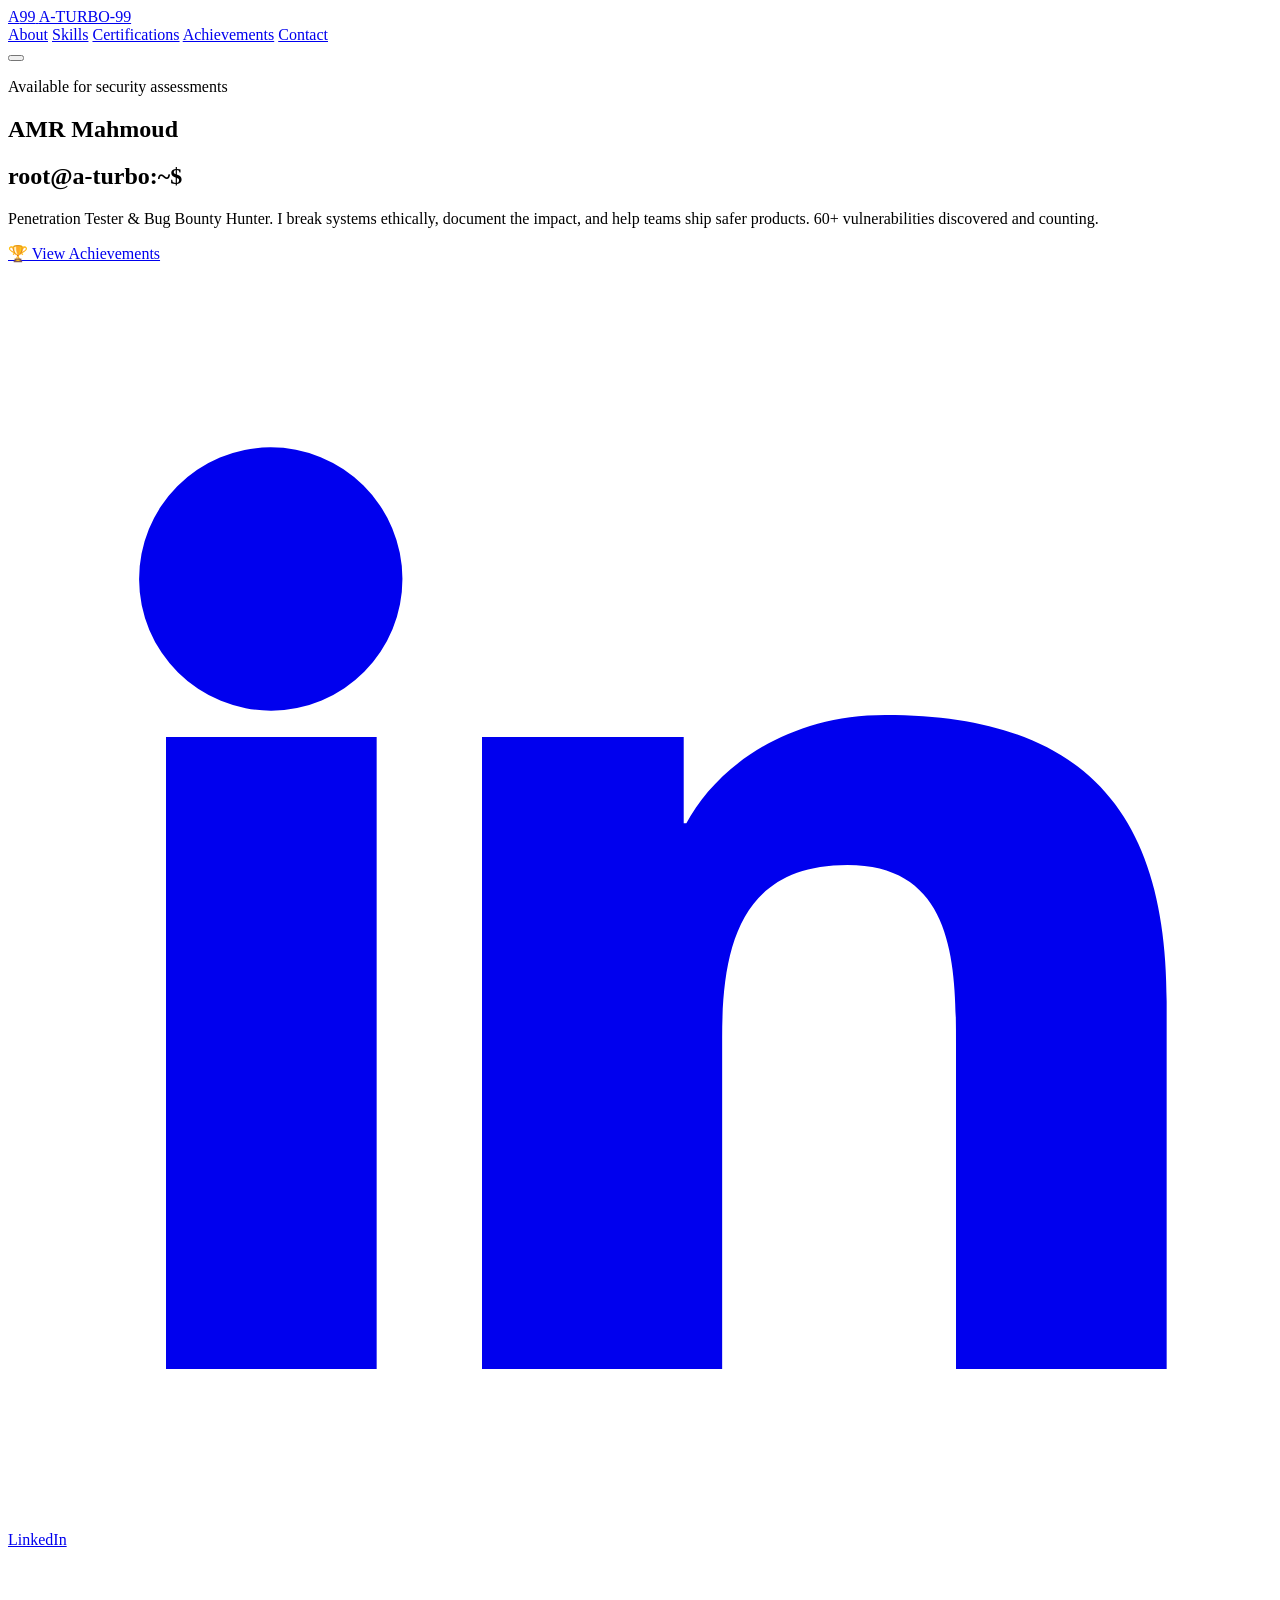
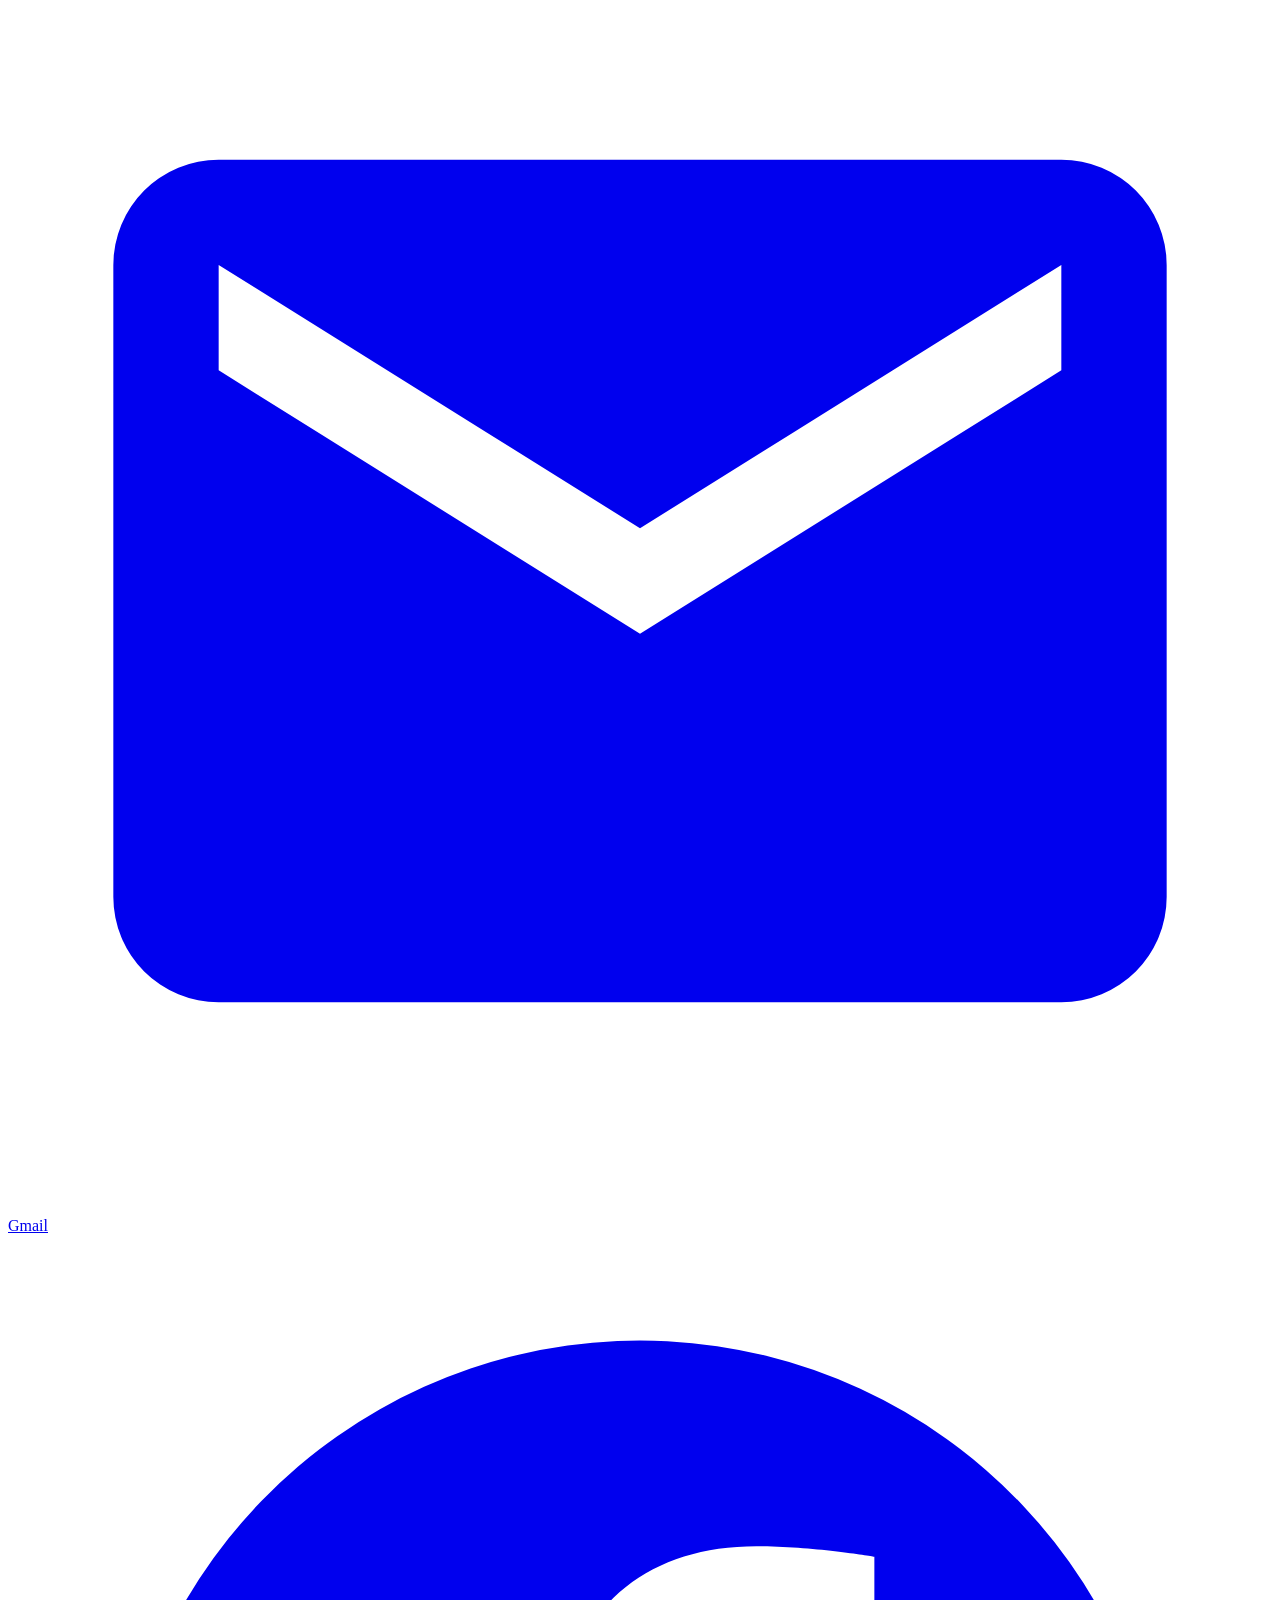
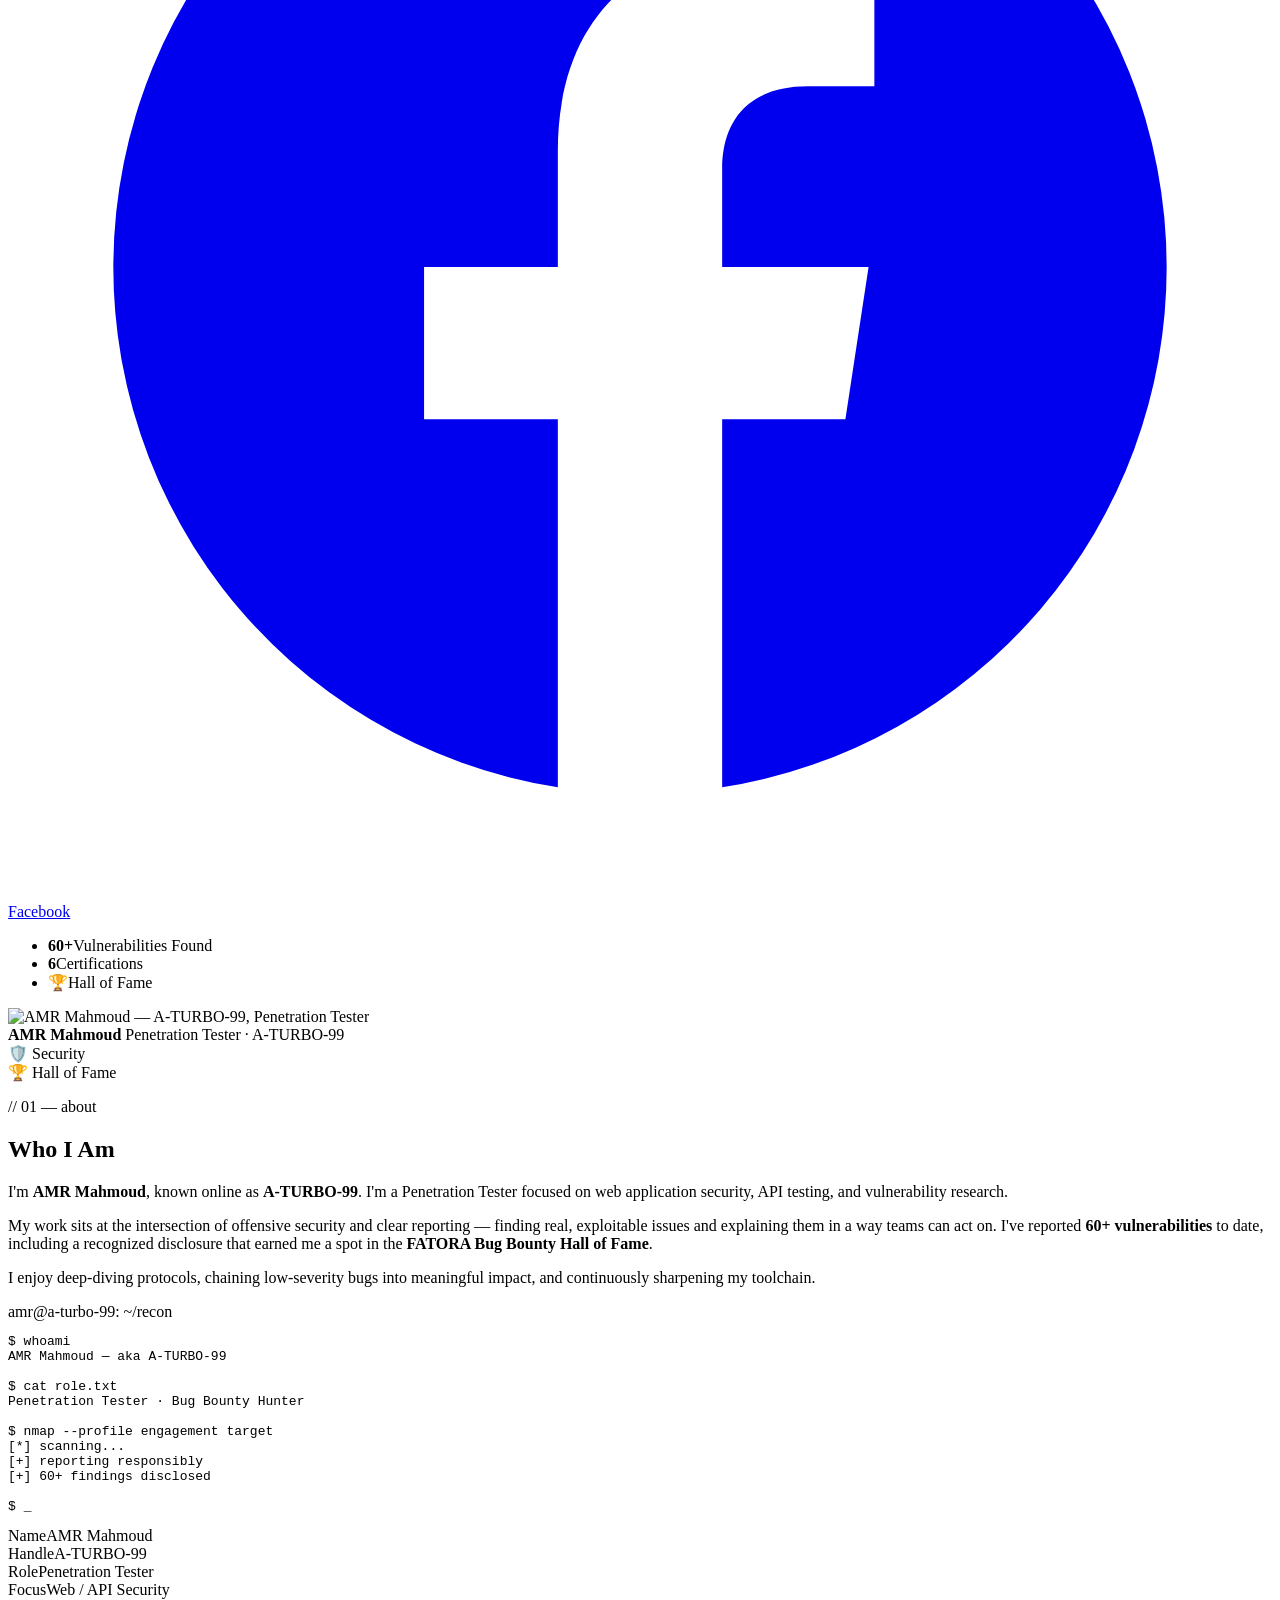
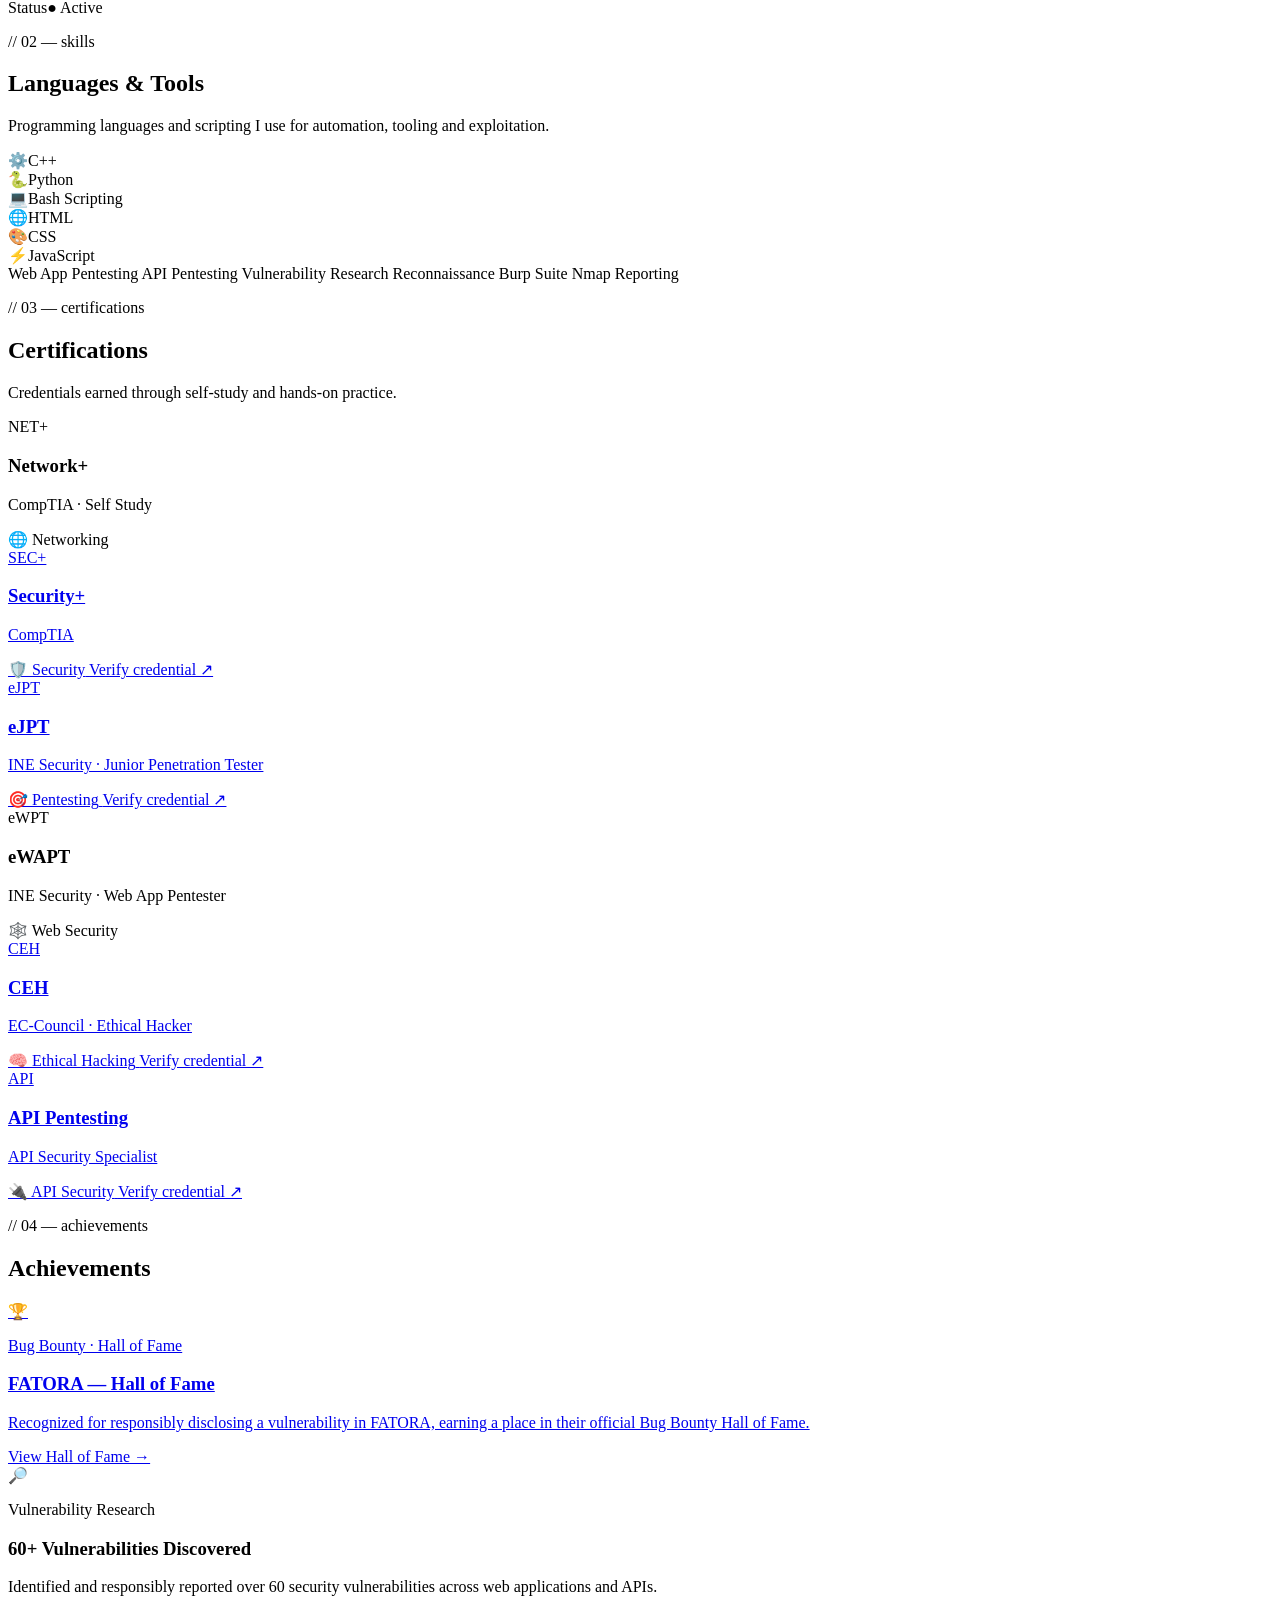
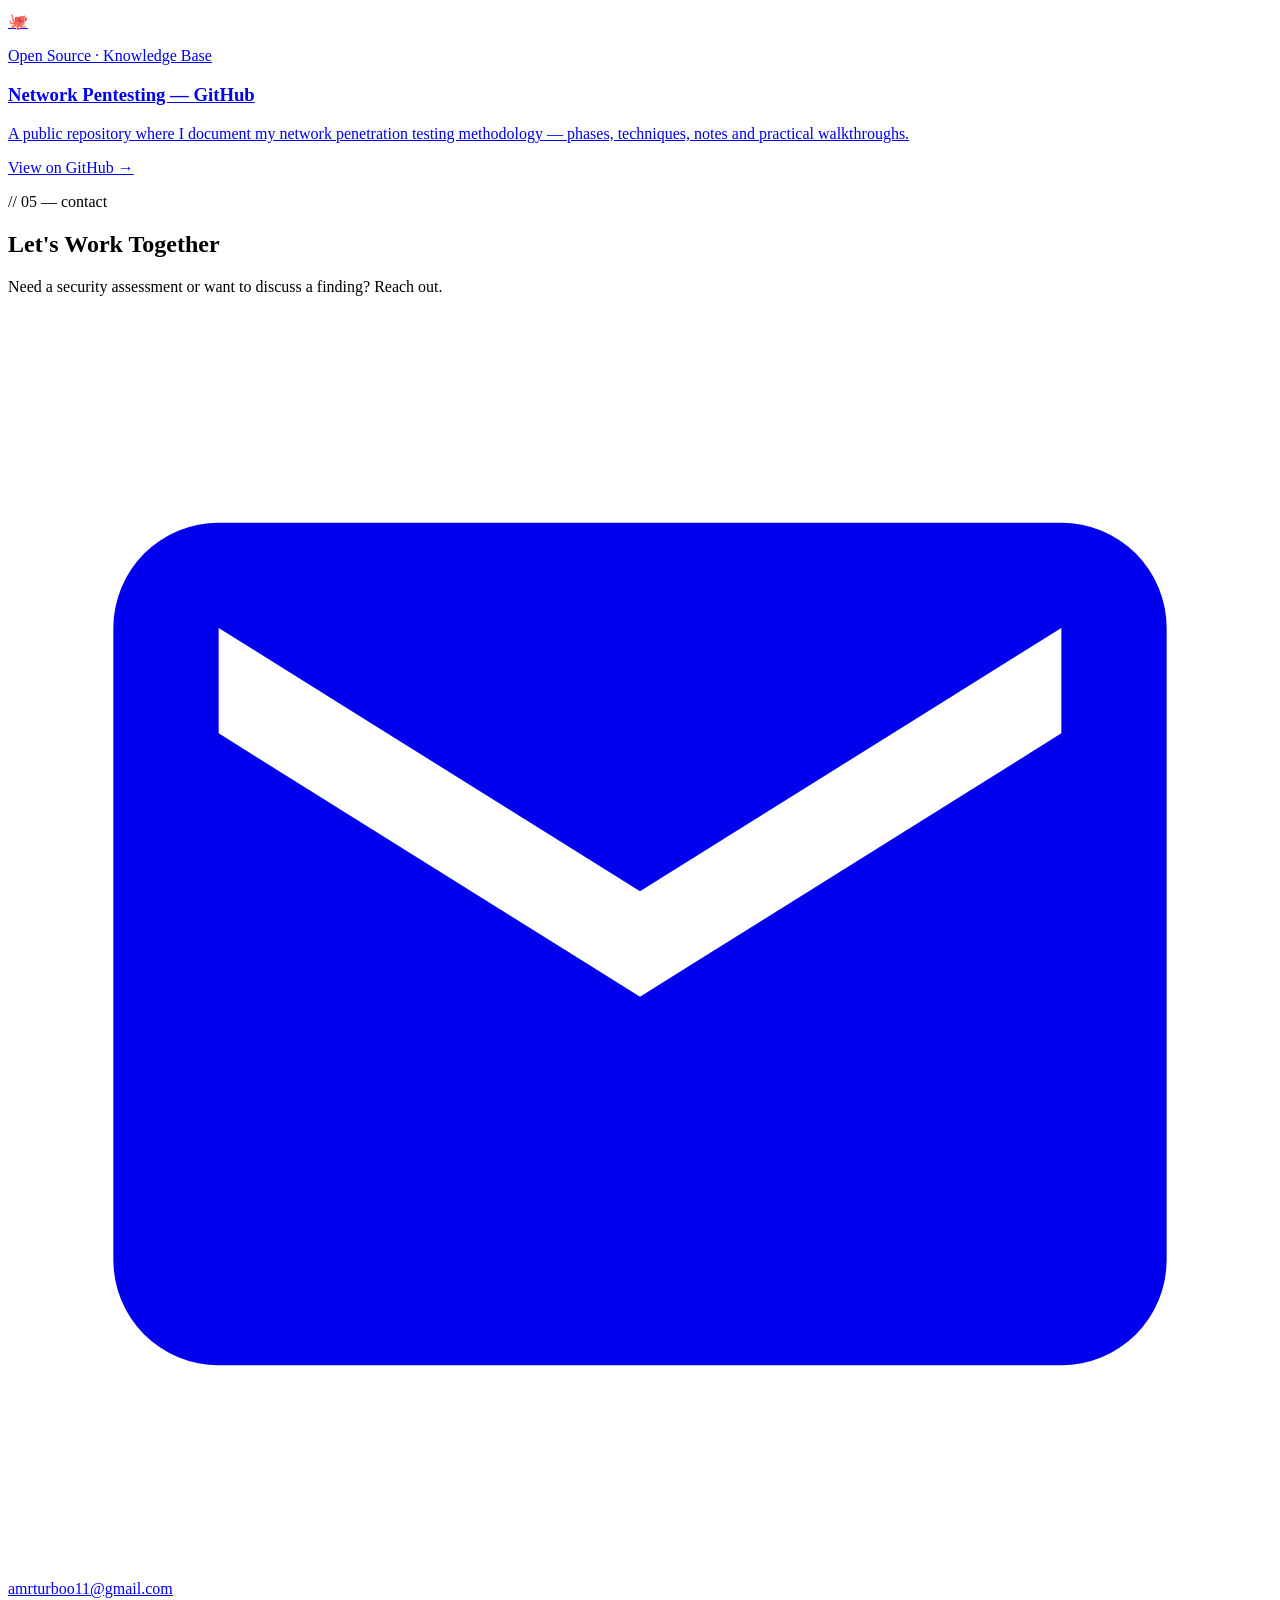
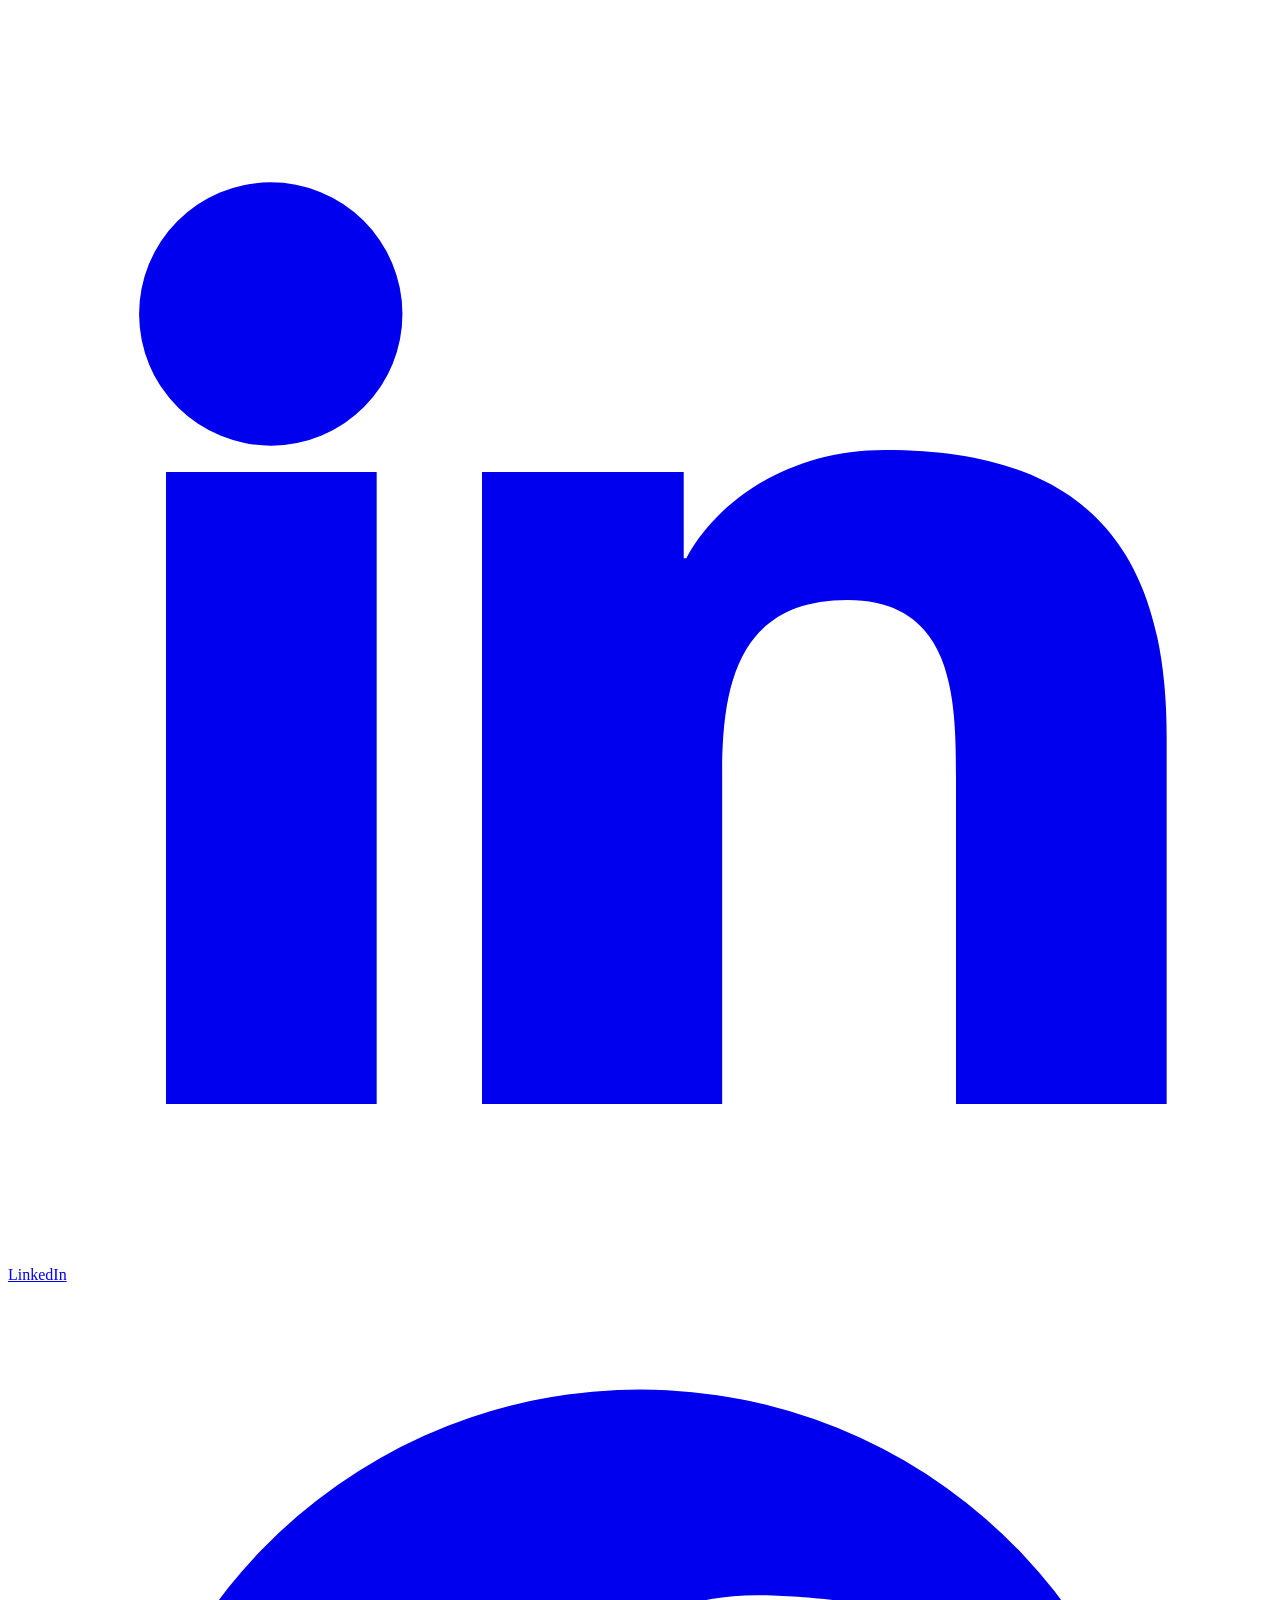
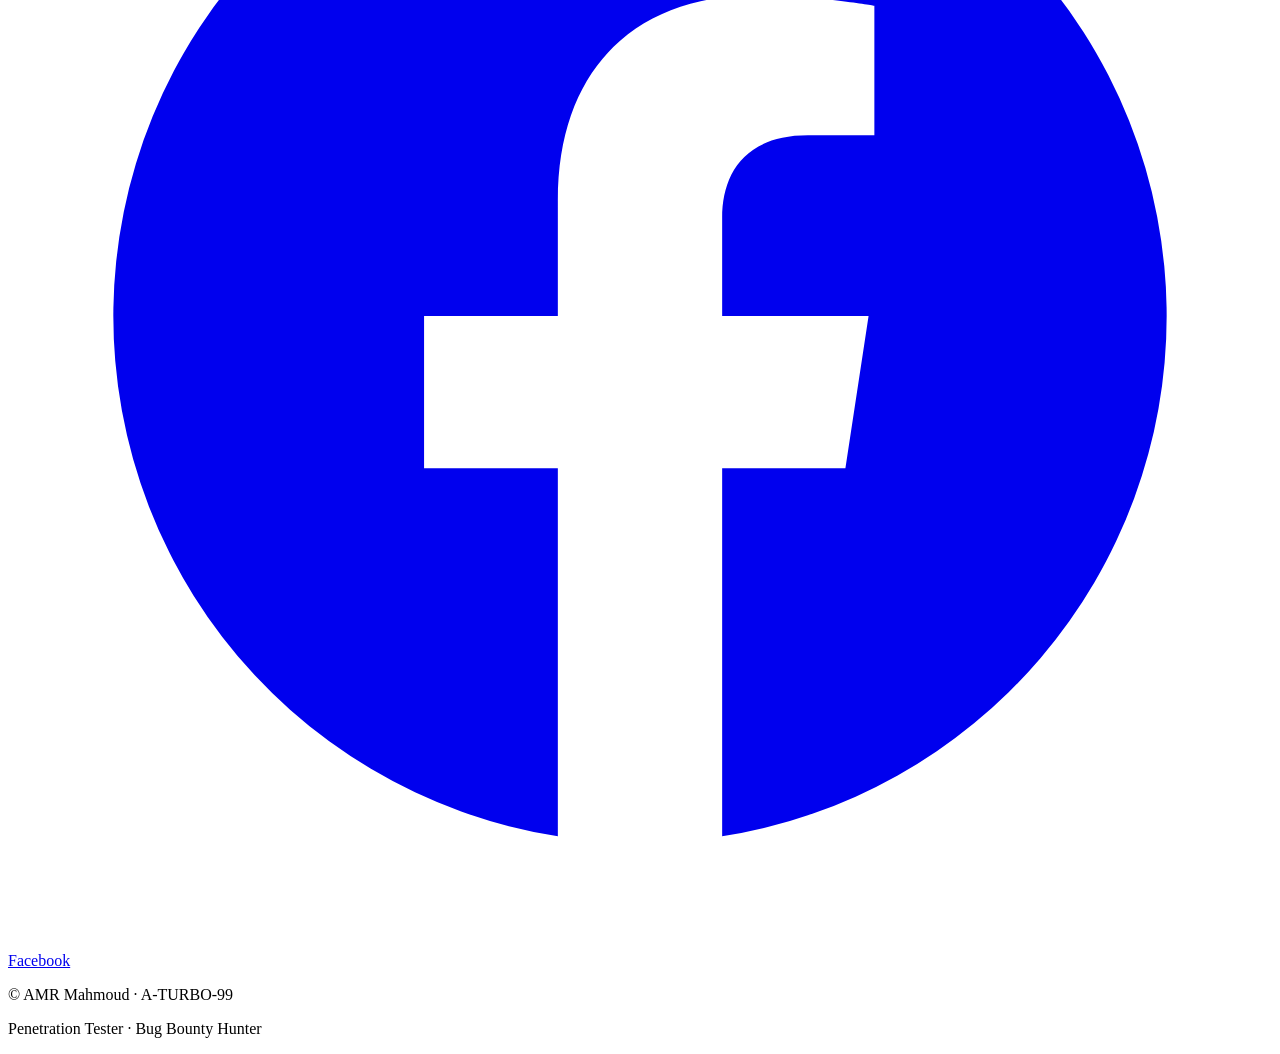
==== index.html @ 4409d4b7 "Create index.html" ====
<!DOCTYPE html>
<html lang="en">
<head>
<meta charset="UTF-8" />
<meta name="viewport" content="width=device-width, initial-scale=1.0" />
<title>AMR Mahmoud | Penetration Tester — A-TURBO-99</title>
<meta name="description" content="AMR Mahmoud (A-TURBO-99) — Penetration Tester & Bug Bounty Hunter. 60+ vulnerabilities discovered, FATORA Hall of Fame." />
<link rel="preconnect" href="https://fonts.googleapis.com" />
<link rel="preconnect" href="https://fonts.gstatic.com" crossorigin />
<link href="https://fonts.googleapis.com/css2?family=Fira+Code:wght@400;500;600&family=Space+Grotesk:wght@400;500;600;700&display=swap" rel="stylesheet" />
<link rel="stylesheet" href="css/style.css" />
</head>
<body>

<!-- ===== Background FX ===== -->
<div class="bg-grid" aria-hidden="true"></div>
<div class="bg-glow bg-glow--one" aria-hidden="true"></div>
<div class="bg-glow bg-glow--two" aria-hidden="true"></div>

<!-- ===== Navbar ===== -->
<header class="nav" id="nav">
  <div class="container nav__inner">
    <a href="#home" class="nav__brand">
      <span class="nav__logo">A<span class="nav__logo-accent">99</span></span>
      <span class="nav__name">A-TURBO-99</span>
    </a>

    <nav class="nav__links" id="navLinks">
      <a href="#about">About</a>
      <a href="#skills">Skills</a>
      <a href="#certs">Certifications</a>
      <a href="#achievements">Achievements</a>
      <a href="#contact">Contact</a>
    </nav>

    <button class="nav__toggle" id="navToggle" aria-label="Toggle menu">
      <span></span><span></span><span></span>
    </button>
  </div>
</header>

<main>

  <!-- ===== Hero ===== -->
  <section class="hero" id="home">
    <div class="container hero__inner">
      <div class="hero__text">
        <p class="hero__eyebrow"><span class="dot"></span> Available for security assessments</p>
        <h1 class="hero__title">
          AMR <span class="grad">Mahmoud</span>
        </h1>
        <h2 class="hero__role">
          <span class="prompt">root@a-turbo:~$</span>
          <span id="typed" class="typed"></span><span class="caret"></span>
        </h2>
        <p class="hero__desc">
          Penetration Tester & Bug Bounty Hunter. I break systems ethically,
          document the impact, and help teams ship safer products. 60+ vulnerabilities
          discovered and counting.
        </p>

        <div class="hero__cta">
          <a href="#achievements" class="btn btn--primary">🏆 View Achievements</a>
          <a href="https://www.linkedin.com/in/amr-mahmoud-92461738a/" target="_blank" rel="noopener" class="btn btn--ghost">
            <svg class="btn__icon" viewBox="0 0 24 24" fill="currentColor" aria-hidden="true"><path d="M4.98 3.5A2.5 2.5 0 1 0 5 8.5a2.5 2.5 0 0 0-.02-5ZM3 9h4v12H3V9Zm6 0h3.83v1.64h.05c.53-1 1.84-2.06 3.78-2.06C20.6 8.58 22 10.6 22 14.02V21h-4v-6.19c0-1.48-.03-3.38-2.06-3.38-2.06 0-2.38 1.6-2.38 3.27V21H9V9Z"/></svg>
            LinkedIn
          </a>
          <a href="mailto:amrturboo11@gmail.com" class="btn btn--ghost">
            <svg class="btn__icon" viewBox="0 0 24 24" fill="currentColor" aria-hidden="true"><path d="M20 4H4a2 2 0 0 0-2 2v12a2 2 0 0 0 2 2h16a2 2 0 0 0 2-2V6a2 2 0 0 0-2-2Zm0 4-8 5-8-5V6l8 5 8-5v2Z"/></svg>
            Gmail
          </a>
          <a href="https://www.facebook.com/amr.mahmoud.474639/" target="_blank" rel="noopener" class="btn btn--ghost">
            <svg class="btn__icon" viewBox="0 0 24 24" fill="currentColor" aria-hidden="true"><path d="M22 12a10 10 0 1 0-11.56 9.88v-6.99H7.9V12h2.54V9.8c0-2.5 1.49-3.89 3.77-3.89 1.09 0 2.24.2 2.24.2v2.46h-1.26c-1.24 0-1.63.77-1.63 1.56V12h2.78l-.44 2.89h-2.34v6.99A10 10 0 0 0 22 12Z"/></svg>
            Facebook
          </a>
        </div>

        <ul class="hero__stats">
          <li><strong>60+</strong><span>Vulnerabilities Found</span></li>
          <li><strong>6</strong><span>Certifications</span></li>
          <li><strong>🏆</strong><span>Hall of Fame</span></li>
        </ul>
      </div>

      <div class="hero__profile">
        <div class="profile">
          <div class="profile__avatar">
            <span class="profile__ring" aria-hidden="true"></span>
            <div class="profile__photo">
              <img src="assets/amr-mahmoud.jpg" alt="AMR Mahmoud — A-TURBO-99, Penetration Tester" loading="eager" />
              <span class="profile__scan" aria-hidden="true"></span>
            </div>
            <span class="profile__status" title="Available"></span>
          </div>

          <div class="profile__id">
            <strong>AMR Mahmoud</strong>
            <span>Penetration Tester · A-TURBO-99</span>
          </div>

          <div class="profile__chip profile__chip--top">🛡️ Security</div>
          <div class="profile__chip profile__chip--bottom">🏆 Hall of Fame</div>
        </div>
      </div>
    </div>
  </section>

  <!-- ===== About ===== -->
  <section class="section" id="about">
    <div class="container">
      <p class="section__tag">// 01 — about</p>
      <h2 class="section__title">Who I Am</h2>

      <div class="about">
        <div class="about__main">
          <div class="about__card">
            <p>
              I'm <strong>AMR Mahmoud</strong>, known online as <strong class="accent">A-TURBO-99</strong>.
              I'm a Penetration Tester focused on web application security, API testing,
              and vulnerability research.
            </p>
            <p>
              My work sits at the intersection of offensive security and clear reporting —
              finding real, exploitable issues and explaining them in a way teams can act on.
              I've reported <strong>60+ vulnerabilities</strong> to date, including a recognized
              disclosure that earned me a spot in the <strong>FATORA Bug Bounty Hall of Fame</strong>.
            </p>
            <p>
              I enjoy deep-diving protocols, chaining low-severity bugs into meaningful impact,
              and continuously sharpening my toolchain.
            </p>
          </div>

          <div class="term about__term">
            <div class="term__bar">
              <span class="term__dot term__dot--red"></span>
              <span class="term__dot term__dot--yellow"></span>
              <span class="term__dot term__dot--green"></span>
              <span class="term__title">amr@a-turbo-99: ~/recon</span>
            </div>
            <pre class="term__body"><code><span class="c-p">$</span> whoami
<span class="c-g">AMR Mahmoud</span> — aka <span class="c-c">A-TURBO-99</span>

<span class="c-p">$</span> cat role.txt
Penetration Tester · Bug Bounty Hunter

<span class="c-p">$</span> nmap --profile engagement target
<span class="c-m">[*]</span> scanning...
<span class="c-m">[+]</span> reporting responsibly
<span class="c-g">[+]</span> 60+ findings disclosed

<span class="c-p">$</span> <span class="blink">_</span></code></pre>
          </div>
        </div>

        <aside class="about__meta">
          <div class="meta-row"><span class="meta-key">Name</span><span class="meta-val">AMR Mahmoud</span></div>
          <div class="meta-row"><span class="meta-key">Handle</span><span class="meta-val accent">A-TURBO-99</span></div>
          <div class="meta-row"><span class="meta-key">Role</span><span class="meta-val">Penetration Tester</span></div>
          <div class="meta-row"><span class="meta-key">Focus</span><span class="meta-val">Web / API Security</span></div>
          <div class="meta-row"><span class="meta-key">Status</span><span class="meta-val ok">● Active</span></div>
        </aside>
      </div>
    </div>
  </section>

  <!-- ===== Skills ===== -->
  <section class="section section--alt" id="skills">
    <div class="container">
      <p class="section__tag">// 02 — skills</p>
      <h2 class="section__title">Languages & Tools</h2>
      <p class="section__lead">Programming languages and scripting I use for automation, tooling and exploitation.</p>

      <div class="skills">
        <div class="skill"><span class="skill__icon">⚙️</span><span class="skill__name">C++</span></div>
        <div class="skill"><span class="skill__icon">🐍</span><span class="skill__name">Python</span></div>
        <div class="skill"><span class="skill__icon">💻</span><span class="skill__name">Bash Scripting</span></div>
        <div class="skill"><span class="skill__icon">🌐</span><span class="skill__name">HTML</span></div>
        <div class="skill"><span class="skill__icon">🎨</span><span class="skill__name">CSS</span></div>
        <div class="skill"><span class="skill__icon">⚡</span><span class="skill__name">JavaScript</span></div>
      </div>

      <div class="tags">
        <span class="tag">Web App Pentesting</span>
        <span class="tag">API Pentesting</span>
        <span class="tag">Vulnerability Research</span>
        <span class="tag">Reconnaissance</span>
        <span class="tag">Burp Suite</span>
        <span class="tag">Nmap</span>
        <span class="tag">Reporting</span>
      </div>
    </div>
  </section>

  <!-- ===== Certifications ===== -->
  <section class="section" id="certs">
    <div class="container">
      <p class="section__tag">// 03 — certifications</p>
      <h2 class="section__title">Certifications</h2>
      <p class="section__lead">Credentials earned through self-study and hands-on practice.</p>

      <div class="certs">

        <article class="cert cert--comptia">
          <div class="cert__badge">
            <span class="cert__ring"></span>
            <span class="cert__abbr">NET+</span>
          </div>
          <div class="cert__body">
            <h3 class="cert__name">Network+</h3>
            <p class="cert__issuer">CompTIA · Self Study</p>
            <span class="cert__chip">🌐 Networking</span>
          </div>
        </article>

        <a class="cert cert--comptia cert--link" href="https://netriders.academy/completion-certificate?cert_hash=21094f2377a34afd" target="_blank" rel="noopener">
          <div class="cert__badge">
            <span class="cert__ring"></span>
            <span class="cert__abbr">SEC+</span>
          </div>
          <div class="cert__body">
            <h3 class="cert__name">Security+</h3>
            <p class="cert__issuer">CompTIA</p>
            <span class="cert__chip">🛡️ Security</span>
            <span class="cert__verify">Verify credential ↗</span>
          </div>
        </a>

        <a class="cert cert--ine cert--link" href="https://netriders.academy/completion-certificate?cert_hash=232f4966ce5c49c9" target="_blank" rel="noopener">
          <div class="cert__badge">
            <span class="cert__ring"></span>
            <span class="cert__abbr">eJPT</span>
          </div>
          <div class="cert__body">
            <h3 class="cert__name">eJPT</h3>
            <p class="cert__issuer">INE Security · Junior Penetration Tester</p>
            <span class="cert__chip">🎯 Pentesting</span>
            <span class="cert__verify">Verify credential ↗</span>
          </div>
        </a>

        <article class="cert cert--ine">
          <div class="cert__badge">
            <span class="cert__ring"></span>
            <span class="cert__abbr">eWPT</span>
          </div>
          <div class="cert__body">
            <h3 class="cert__name">eWAPT</h3>
            <p class="cert__issuer">INE Security · Web App Pentester</p>
            <span class="cert__chip">🕸️ Web Security</span>
          </div>
        </article>

        <a class="cert cert--ec cert--link" href="https://maharatech.gov.eg/badges/badge.php?hash=9f0f06c0cc59733f0928ee1c729ebdb993a45ac8" target="_blank" rel="noopener">
          <div class="cert__badge">
            <span class="cert__ring"></span>
            <span class="cert__abbr">CEH</span>
          </div>
          <div class="cert__body">
            <h3 class="cert__name">CEH</h3>
            <p class="cert__issuer">EC-Council · Ethical Hacker</p>
            <span class="cert__chip">🧠 Ethical Hacking</span>
            <span class="cert__verify">Verify credential ↗</span>
          </div>
        </a>

        <a class="cert cert--api cert--link" href="https://www.credly.com/badges/f1c029b2-734c-468c-82ff-5e06b8e18b50/public_url" target="_blank" rel="noopener">
          <div class="cert__badge">
            <span class="cert__ring"></span>
            <span class="cert__abbr">API</span>
          </div>
          <div class="cert__body">
            <h3 class="cert__name">API Pentesting</h3>
            <p class="cert__issuer">API Security Specialist</p>
            <span class="cert__chip">🔌 API Security</span>
            <span class="cert__verify">Verify credential ↗</span>
          </div>
        </a>

      </div>
    </div>
  </section>

  <!-- ===== Achievements ===== -->
  <section class="section section--alt" id="achievements">
    <div class="container">
      <p class="section__tag">// 04 — achievements</p>
      <h2 class="section__title">Achievements</h2>

      <div class="awards">
        <a href="https://fatora.io/en/bug-bounty-hall-of-fame/" target="_blank" rel="noopener" class="award award--feature">
          <div class="award__icon">🏆</div>
          <div class="award__content">
            <p class="award__kicker">Bug Bounty · Hall of Fame</p>
            <h3 class="award__title">FATORA — Hall of Fame</h3>
            <p class="award__desc">
              Recognized for responsibly disclosing a vulnerability in FATORA,
              earning a place in their official Bug Bounty Hall of Fame.
            </p>
            <span class="award__link">View Hall of Fame →</span>
          </div>
        </a>

        <div class="award">
          <div class="award__icon">🔎</div>
          <div class="award__content">
            <p class="award__kicker">Vulnerability Research</p>
            <h3 class="award__title">60+ Vulnerabilities Discovered</h3>
            <p class="award__desc">
              Identified and responsibly reported over 60 security vulnerabilities
              across web applications and APIs.
            </p>
          </div>
        </div>

        <a href="https://github.com/A-TURBO-99/Network-Pentesting" target="_blank" rel="noopener" class="award award--gh">
          <div class="award__icon">🐙</div>
          <div class="award__content">
            <p class="award__kicker">Open Source · Knowledge Base</p>
            <h3 class="award__title">Network Pentesting — GitHub</h3>
            <p class="award__desc">
              A public repository where I document my network penetration testing
              methodology — phases, techniques, notes and practical walkthroughs.
            </p>
            <span class="award__link">View on GitHub →</span>
          </div>
        </a>
      </div>
    </div>
  </section>

  <!-- ===== Contact ===== -->
  <section class="section" id="contact">
    <div class="container contact">
      <p class="section__tag">// 05 — contact</p>
      <h2 class="section__title">Let's Work Together</h2>
      <p class="section__lead">
        Need a security assessment or want to discuss a finding? Reach out.
      </p>
      <div class="contact__actions">
        <a href="mailto:amrturboo11@gmail.com" class="btn btn--primary">
          <svg class="btn__icon" viewBox="0 0 24 24" fill="currentColor" aria-hidden="true"><path d="M20 4H4a2 2 0 0 0-2 2v12a2 2 0 0 0 2 2h16a2 2 0 0 0 2-2V6a2 2 0 0 0-2-2Zm0 4-8 5-8-5V6l8 5 8-5v2Z"/></svg>
          amrturboo11@gmail.com
        </a>
        <a href="https://www.linkedin.com/in/amr-mahmoud-92461738a/" target="_blank" rel="noopener" class="btn btn--ghost">
          <svg class="btn__icon" viewBox="0 0 24 24" fill="currentColor" aria-hidden="true"><path d="M4.98 3.5A2.5 2.5 0 1 0 5 8.5a2.5 2.5 0 0 0-.02-5ZM3 9h4v12H3V9Zm6 0h3.83v1.64h.05c.53-1 1.84-2.06 3.78-2.06C20.6 8.58 22 10.6 22 14.02V21h-4v-6.19c0-1.48-.03-3.38-2.06-3.38-2.06 0-2.38 1.6-2.38 3.27V21H9V9Z"/></svg>
          LinkedIn
        </a>
        <a href="https://www.facebook.com/amr.mahmoud.474639/" target="_blank" rel="noopener" class="btn btn--ghost">
          <svg class="btn__icon" viewBox="0 0 24 24" fill="currentColor" aria-hidden="true"><path d="M22 12a10 10 0 1 0-11.56 9.88v-6.99H7.9V12h2.54V9.8c0-2.5 1.49-3.89 3.77-3.89 1.09 0 2.24.2 2.24.2v2.46h-1.26c-1.24 0-1.63.77-1.63 1.56V12h2.78l-.44 2.89h-2.34v6.99A10 10 0 0 0 22 12Z"/></svg>
          Facebook
        </a>
      </div>
    </div>
  </section>

</main>

<footer class="footer">
  <div class="container footer__inner">
    <p>© <span id="year"></span> AMR Mahmoud · <span class="accent">A-TURBO-99</span></p>
    <p class="footer__note">Penetration Tester · Bug Bounty Hunter</p>
  </div>
</footer>

<script src="js/main.js"></script>
</body>
</html>
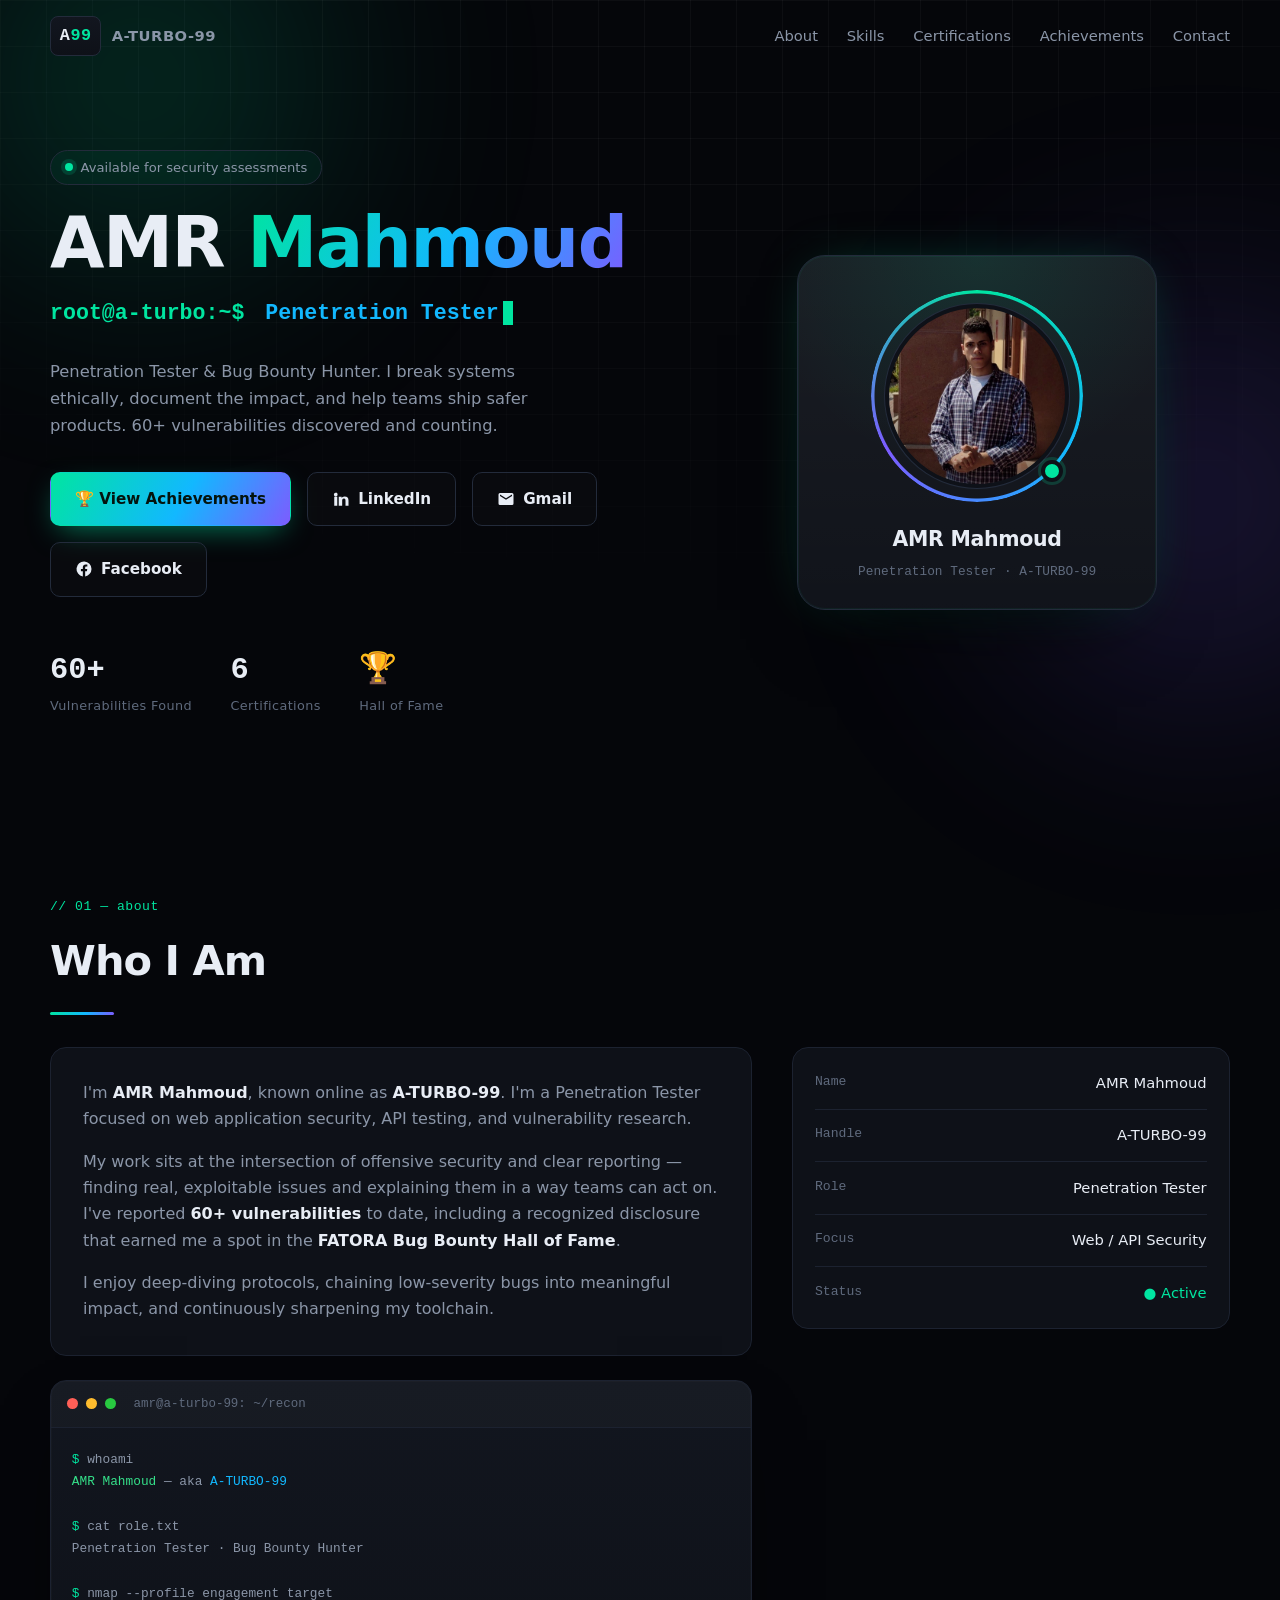
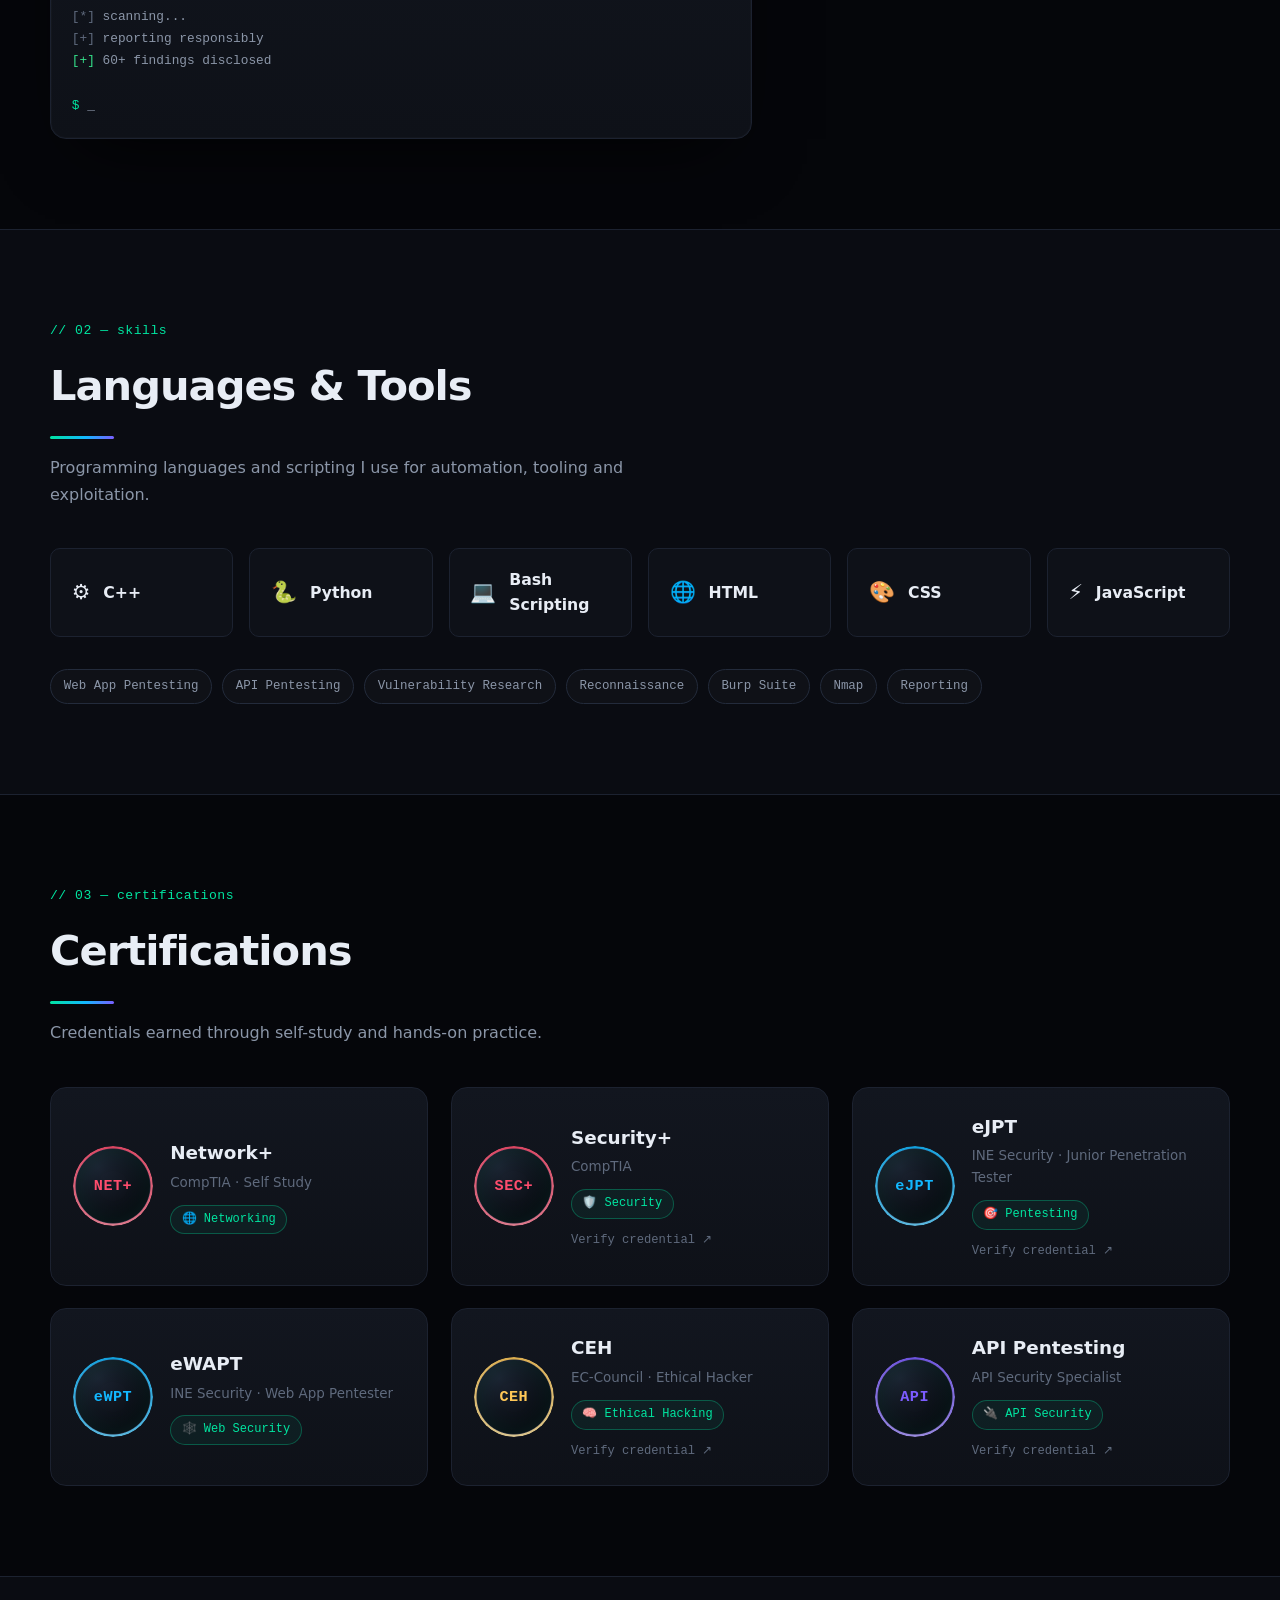
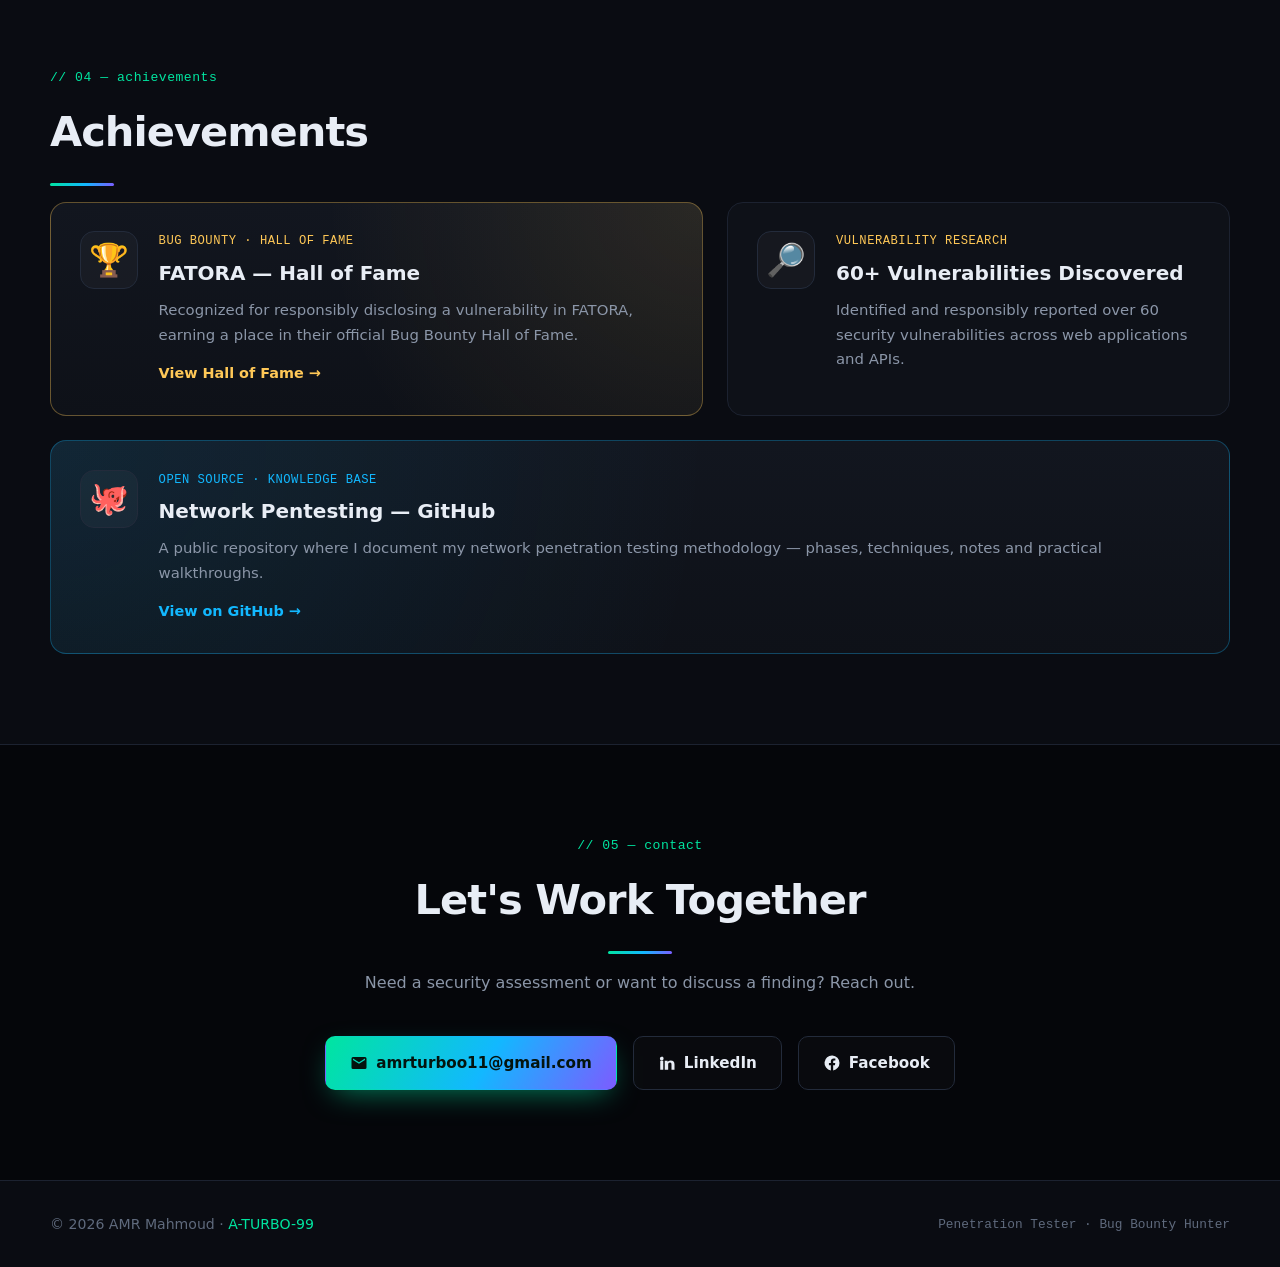
==== commit b21c435f: "Update index.html" ====
--- a/index.html
+++ b/index.html
@@ -98,8 +98,7 @@
             <span>Penetration Tester · A-TURBO-99</span>
           </div>
 
-          <div class="profile__chip profile__chip--top">🛡️ Security</div>
-          <div class="profile__chip profile__chip--bottom">🏆 Hall of Fame</div>
+          
         </div>
       </div>
     </div>
--- a/css/style.css
+++ b/css/style.css
@@ -0,0 +1,953 @@
+/* =========================================================
+   AMR Mahmoud · A-TURBO-99 — Penetration Tester Portfolio
+   Theme: Black / Professional Security
+   ========================================================= */
+
+:root {
+  --bg:            #05060a;
+  --bg-alt:        #0a0c12;
+  --panel:         #0e1118;
+  --panel-2:       #12161f;
+  --line:          #1c2230;
+  --line-soft:     #232b3b;
+
+  --text:          #e8edf5;
+  --muted:         #8b96a8;
+  --muted-2:       #5f6a7d;
+
+  --accent:        #00e5a0;
+  --accent-2:      #12b8ff;
+  --accent-3:      #7c5cff;
+  --danger:        #ff4d6d;
+  --warn:          #ffc857;
+
+  --grad:          linear-gradient(120deg, var(--accent) 0%, var(--accent-2) 55%, var(--accent-3) 100%);
+
+  --radius:        16px;
+  --radius-sm:     10px;
+  --maxw:          1180px;
+
+  --mono:          "Fira Code", ui-monospace, SFMono-Regular, Menlo, monospace;
+  --sans:          "Space Grotesk", system-ui, -apple-system, Segoe UI, sans-serif;
+}
+
+* { box-sizing: border-box; margin: 0; padding: 0; }
+
+html { scroll-behavior: smooth; scroll-padding-top: 90px; }
+
+body {
+  background: var(--bg);
+  color: var(--text);
+  font-family: var(--sans);
+  line-height: 1.65;
+  overflow-x: hidden;
+  -webkit-font-smoothing: antialiased;
+}
+
+a { color: inherit; text-decoration: none; }
+img { max-width: 100%; display: block; }
+
+.container {
+  width: min(100% - 2.5rem, var(--maxw));
+  margin-inline: auto;
+}
+
+.accent { color: var(--accent); }
+.grad {
+  background: var(--grad);
+  -webkit-background-clip: text;
+  background-clip: text;
+  color: transparent;
+}
+
+/* ===== Background FX ===== */
+.bg-grid {
+  position: fixed;
+  inset: 0;
+  z-index: -3;
+  background-image:
+    linear-gradient(to right, rgba(255,255,255,.035) 1px, transparent 1px),
+    linear-gradient(to bottom, rgba(255,255,255,.035) 1px, transparent 1px);
+  background-size: 46px 46px;
+  mask-image: radial-gradient(ellipse 90% 70% at 50% 0%, #000 35%, transparent 100%);
+}
+
+.bg-glow {
+  position: fixed;
+  z-index: -2;
+  border-radius: 50%;
+  filter: blur(120px);
+  opacity: .28;
+  pointer-events: none;
+}
+.bg-glow--one {
+  width: 520px; height: 520px;
+  top: -180px; left: -120px;
+  background: radial-gradient(circle, var(--accent) 0%, transparent 70%);
+}
+.bg-glow--two {
+  width: 560px; height: 560px;
+  top: 220px; right: -200px;
+  background: radial-gradient(circle, var(--accent-3) 0%, transparent 70%);
+}
+
+/* ===== Navbar ===== */
+.nav {
+  position: fixed;
+  top: 0; left: 0; right: 0;
+  z-index: 100;
+  transition: background .3s, border-color .3s, backdrop-filter .3s;
+  border-bottom: 1px solid transparent;
+}
+.nav.is-scrolled {
+  background: rgba(5,6,10,.78);
+  backdrop-filter: blur(14px);
+  border-bottom-color: var(--line);
+}
+.nav__inner {
+  display: flex;
+  align-items: center;
+  justify-content: space-between;
+  height: 72px;
+}
+.nav__brand { display: flex; align-items: center; gap: .65rem; }
+.nav__logo {
+  font-family: var(--mono);
+  font-weight: 700;
+  font-size: 1.05rem;
+  letter-spacing: .5px;
+  padding: .35rem .55rem;
+  border: 1px solid var(--line-soft);
+  border-radius: 8px;
+  background: linear-gradient(180deg, var(--panel-2), var(--panel));
+  color: var(--text);
+}
+.nav__logo-accent { color: var(--accent); }
+.nav__name { font-weight: 600; letter-spacing: .5px; color: var(--muted); font-size: .92rem; }
+
+.nav__links { display: flex; gap: 1.8rem; }
+.nav__links a {
+  font-size: .92rem;
+  color: var(--muted);
+  position: relative;
+  transition: color .2s;
+}
+.nav__links a::after {
+  content: "";
+  position: absolute;
+  left: 0; bottom: -6px;
+  width: 0; height: 2px;
+  background: var(--grad);
+  transition: width .25s ease;
+}
+.nav__links a:hover { color: var(--text); }
+.nav__links a:hover::after { width: 100%; }
+
+.nav__toggle {
+  display: none;
+  flex-direction: column;
+  gap: 5px;
+  background: none;
+  border: 0;
+  cursor: pointer;
+  padding: .4rem;
+}
+.nav__toggle span {
+  width: 24px; height: 2px;
+  background: var(--text);
+  border-radius: 2px;
+  transition: .25s;
+}
+
+/* ===== Hero ===== */
+.hero { padding: 150px 0 90px; position: relative; }
+.hero__inner {
+  display: grid;
+  grid-template-columns: 1.1fr .9fr;
+  gap: 3.5rem;
+  align-items: center;
+}
+.hero__eyebrow {
+  display: inline-flex;
+  align-items: center;
+  gap: .5rem;
+  font-size: .82rem;
+  color: var(--muted);
+  border: 1px solid var(--line-soft);
+  border-radius: 999px;
+  padding: .35rem .85rem;
+  background: rgba(0,229,160,.05);
+  margin-bottom: 1.4rem;
+}
+.dot {
+  width: 8px; height: 8px;
+  border-radius: 50%;
+  background: var(--accent);
+  box-shadow: 0 0 0 4px rgba(0,229,160,.15);
+  animation: pulse 2s infinite;
+}
+@keyframes pulse {
+  0%,100% { box-shadow: 0 0 0 3px rgba(0,229,160,.18); }
+  50%     { box-shadow: 0 0 0 8px rgba(0,229,160,0); }
+}
+
+.hero__title {
+  font-size: clamp(2.6rem, 6vw, 4.4rem);
+  line-height: 1.04;
+  font-weight: 700;
+  letter-spacing: -1.5px;
+}
+.hero__role {
+  font-family: var(--mono);
+  font-size: clamp(1rem, 2vw, 1.35rem);
+  margin-top: 1rem;
+  color: var(--text);
+  min-height: 1.8em;
+}
+.prompt { color: var(--accent); margin-right: .5rem; }
+.typed { color: var(--accent-2); }
+.caret {
+  display: inline-block;
+  width: 10px;
+  height: 1.15em;
+  background: var(--accent);
+  margin-left: 4px;
+  vertical-align: text-bottom;
+  animation: blink 1s steps(1) infinite;
+}
+.blink { animation: blink 1s steps(1) infinite; }
+@keyframes blink { 50% { opacity: 0; } }
+
+.hero__desc {
+  color: var(--muted);
+  margin-top: 1.5rem;
+  max-width: 52ch;
+  font-size: 1.02rem;
+}
+
+.hero__cta { display: flex; gap: 1rem; margin-top: 2rem; flex-wrap: wrap; }
+
+.btn {
+  display: inline-flex;
+  align-items: center;
+  gap: .5rem;
+  padding: .85rem 1.5rem;
+  border-radius: var(--radius-sm);
+  font-weight: 600;
+  font-size: .95rem;
+  border: 1px solid transparent;
+  cursor: pointer;
+  transition: transform .18s, box-shadow .25s, background .25s, border-color .25s;
+}
+.btn--primary {
+  background: var(--grad);
+  color: #04140e;
+  box-shadow: 0 10px 30px -10px rgba(0,229,160,.6);
+}
+.btn--primary:hover { transform: translateY(-3px); box-shadow: 0 16px 40px -12px rgba(0,229,160,.75); }
+.btn--ghost {
+  background: rgba(255,255,255,.02);
+  border-color: var(--line-soft);
+  color: var(--text);
+}
+.btn--ghost:hover { border-color: var(--accent); color: var(--accent); transform: translateY(-3px); }
+.btn__icon { width: 18px; height: 18px; flex: 0 0 auto; }
+
+.hero__stats {
+  list-style: none;
+  display: flex;
+  gap: 2.4rem;
+  margin-top: 3rem;
+  flex-wrap: wrap;
+}
+.hero__stats li { display: flex; flex-direction: column; }
+.hero__stats strong {
+  font-size: 1.9rem;
+  font-family: var(--mono);
+  color: var(--text);
+}
+.hero__stats span { font-size: .8rem; color: var(--muted-2); letter-spacing: .4px; }
+
+/* Terminal */
+.term {
+  background: linear-gradient(180deg, var(--panel-2), var(--panel));
+  border: 1px solid var(--line);
+  border-radius: var(--radius);
+  overflow: hidden;
+  box-shadow: 0 30px 70px -30px rgba(0,0,0,.9), 0 0 0 1px rgba(255,255,255,.02) inset;
+}
+.term__bar {
+  display: flex;
+  align-items: center;
+  gap: .5rem;
+  padding: .8rem 1rem;
+  background: rgba(255,255,255,.02);
+  border-bottom: 1px solid var(--line);
+}
+.term__dot { width: 11px; height: 11px; border-radius: 50%; }
+.term__dot--red { background: #ff5f57; }
+.term__dot--yellow { background: #febc2e; }
+.term__dot--green { background: #28c840; }
+.term__title { margin-left: .6rem; font-family: var(--mono); font-size: .78rem; color: var(--muted-2); }
+.term__body {
+  font-family: var(--mono);
+  font-size: .84rem;
+  line-height: 1.75;
+  padding: 1.3rem;
+  color: var(--muted);
+  overflow-x: auto;
+  white-space: pre-wrap;
+  word-break: break-word;
+}
+.c-p { color: var(--accent); }
+.c-g { color: #35e08a; }
+.c-c { color: var(--accent-2); }
+.c-m { color: var(--muted-2); }
+
+/* ===== Profile photo card ===== */
+.hero__profile { display: flex; justify-content: center; }
+
+.profile {
+  position: relative;
+  width: min(100%, 360px);
+  padding: 34px 26px 26px;
+  border-radius: 28px;
+  text-align: center;
+  background:
+    radial-gradient(circle at 50% 0%, rgba(0,229,160,.10), transparent 55%),
+    linear-gradient(180deg, rgba(255,255,255,.05), rgba(255,255,255,.01)),
+    var(--panel);
+  border: 1px solid var(--line-soft);
+  box-shadow:
+    0 40px 80px -40px rgba(0,0,0,.95),
+    0 0 0 1px rgba(0,229,160,.06) inset,
+    0 0 60px -22px rgba(0,229,160,.35);
+  transition: transform .35s ease, box-shadow .35s ease;
+}
+.profile:hover {
+  transform: translateY(-6px);
+  box-shadow:
+    0 50px 90px -40px rgba(0,0,0,.95),
+    0 0 80px -20px rgba(0,229,160,.5);
+}
+
+.profile__avatar {
+  position: relative;
+  width: 212px;
+  height: 212px;
+  margin: 0 auto;
+  display: grid;
+  place-items: center;
+}
+
+.profile__ring {
+  position: absolute;
+  inset: 0;
+  border-radius: 50%;
+  background: conic-gradient(from 0deg, var(--accent), var(--accent-2), var(--accent-3), var(--accent));
+  -webkit-mask: radial-gradient(farthest-side, transparent calc(100% - 4px), #000 calc(100% - 3px));
+  mask: radial-gradient(farthest-side, transparent calc(100% - 4px), #000 calc(100% - 3px));
+  animation: spin 9s linear infinite;
+}
+@keyframes spin { to { transform: rotate(360deg); } }
+
+.profile__photo {
+  position: relative;
+  width: 184px;
+  height: 184px;
+  border-radius: 50%;
+  overflow: hidden;
+  border: 4px solid var(--panel);
+  box-shadow: 0 0 0 1px var(--line-soft), inset 0 0 30px rgba(0,0,0,.5);
+  background: #090c12;
+}
+.profile__photo img {
+  width: 100%;
+  height: 100%;
+  object-fit: cover;
+  object-position: 50% 16%;
+  filter: grayscale(.15) contrast(1.06) brightness(.97) saturate(1.05);
+  transform: scale(1.04);
+  transition: transform .6s ease, filter .6s ease;
+}
+.profile:hover .profile__photo img {
+  transform: scale(1.1);
+  filter: grayscale(0) contrast(1.08) brightness(1) saturate(1.08);
+}
+.profile__photo::after {
+  content: "";
+  position: absolute;
+  inset: 0;
+  border-radius: 50%;
+  background: radial-gradient(circle at 50% 30%, transparent 55%, rgba(5,6,10,.55) 100%);
+  pointer-events: none;
+}
+.profile__scan {
+  position: absolute;
+  left: 0; right: 0; top: -40%;
+  height: 40%;
+  background: linear-gradient(180deg, transparent, rgba(0,229,160,.16), transparent);
+  animation: scan 4.5s linear infinite;
+  pointer-events: none;
+}
+@keyframes scan {
+  0%   { top: -40%; }
+  100% { top: 100%; }
+}
+
+.profile__status {
+  position: absolute;
+  right: 20px; bottom: 20px;
+  width: 22px; height: 22px;
+  border-radius: 50%;
+  background: var(--accent);
+  border: 4px solid var(--panel);
+  box-shadow: 0 0 0 3px rgba(0,229,160,.18);
+  animation: pulse 2s infinite;
+}
+
+.profile__id { margin-top: 1.3rem; }
+.profile__id strong { display: block; font-size: 1.28rem; letter-spacing: -.3px; }
+.profile__id span { font-size: .8rem; color: var(--muted-2); font-family: var(--mono); }
+
+.profile__chip {
+  position: absolute;
+  display: inline-flex;
+  align-items: center;
+  gap: .35rem;
+  padding: .5rem .85rem;
+  border-radius: 999px;
+  font-size: .78rem;
+  font-weight: 600;
+  background: rgba(8,10,15,.92);
+  border: 1px solid var(--line-soft);
+  backdrop-filter: blur(6px);
+  box-shadow: 0 12px 30px -14px rgba(0,0,0,.9);
+}
+.profile__chip--top { top: 30px; right: -14px; color: var(--accent-2); }
+.profile__chip--bottom { bottom: 74px; left: -18px; color: var(--warn); }
+
+.about__main { display: flex; flex-direction: column; gap: 1.5rem; }
+.about__term .term__body { font-size: .8rem; }
+
+/* ===== Sections ===== */
+.section { padding: 90px 0; position: relative; }
+.section--alt { background: var(--bg-alt); border-top: 1px solid var(--line); border-bottom: 1px solid var(--line); }
+.section__tag {
+  font-family: var(--mono);
+  font-size: .82rem;
+  color: var(--accent);
+  margin-bottom: .6rem;
+  letter-spacing: .5px;
+}
+.section__title {
+  font-size: clamp(1.8rem, 4vw, 2.6rem);
+  letter-spacing: -1px;
+  margin-bottom: 1rem;
+}
+.section__title::after {
+  content: "";
+  display: block;
+  width: 64px; height: 3px;
+  margin-top: 1rem;
+  background: var(--grad);
+  border-radius: 3px;
+}
+.section__lead { color: var(--muted); max-width: 62ch; margin-bottom: 2.5rem; }
+
+/* ===== About ===== */
+.about {
+  display: grid;
+  grid-template-columns: 1.6fr 1fr;
+  gap: 2.5rem;
+  margin-top: 2rem;
+}
+.about__card {
+  background: var(--panel);
+  border: 1px solid var(--line);
+  border-radius: var(--radius);
+  padding: 2rem;
+}
+.about__card p { color: var(--muted); margin-bottom: 1rem; }
+.about__card p:last-child { margin-bottom: 0; }
+.about__card strong { color: var(--text); }
+
+.about__meta {
+  background: var(--panel);
+  border: 1px solid var(--line);
+  border-radius: var(--radius);
+  padding: .6rem 1.4rem;
+  align-self: start;
+}
+.meta-row {
+  display: flex;
+  justify-content: space-between;
+  gap: 1rem;
+  padding: .85rem 0;
+  border-bottom: 1px solid var(--line);
+  font-size: .92rem;
+}
+.meta-row:last-child { border-bottom: 0; }
+.meta-key { color: var(--muted-2); font-family: var(--mono); font-size: .82rem; }
+.meta-val { color: var(--text); font-weight: 500; }
+.ok { color: var(--accent); }
+
+/* ===== Skills ===== */
+.skills {
+  display: grid;
+  grid-template-columns: repeat(auto-fit, minmax(150px, 1fr));
+  gap: 1rem;
+}
+.skill {
+  display: flex;
+  align-items: center;
+  gap: .8rem;
+  padding: 1.1rem 1.3rem;
+  background: var(--panel);
+  border: 1px solid var(--line);
+  border-radius: var(--radius-sm);
+  transition: transform .2s, border-color .2s, box-shadow .2s;
+}
+.skill:hover {
+  transform: translateY(-4px);
+  border-color: var(--accent);
+  box-shadow: 0 16px 34px -20px var(--accent);
+}
+.skill__icon { font-size: 1.3rem; }
+.skill__name { font-weight: 600; font-size: .98rem; }
+
+.tags { display: flex; flex-wrap: wrap; gap: .6rem; margin-top: 2rem; }
+.tag {
+  font-family: var(--mono);
+  font-size: .78rem;
+  color: var(--muted);
+  border: 1px solid var(--line-soft);
+  background: rgba(255,255,255,.02);
+  padding: .4rem .8rem;
+  border-radius: 999px;
+  transition: .2s;
+}
+.tag:hover { color: var(--accent); border-color: var(--accent); }
+
+/* ===== Certifications ===== */
+.certs {
+  display: grid;
+  grid-template-columns: repeat(auto-fit, minmax(280px, 1fr));
+  gap: 1.4rem;
+}
+.cert {
+  position: relative;
+  display: flex;
+  align-items: center;
+  gap: 1.2rem;
+  padding: 1.5rem;
+  background: linear-gradient(180deg, var(--panel-2), var(--panel));
+  border: 1px solid var(--line);
+  border-radius: var(--radius);
+  overflow: hidden;
+  transition: transform .22s, border-color .22s, box-shadow .3s;
+}
+.cert::before {
+  content: "";
+  position: absolute;
+  inset: 0 auto 0 0;
+  width: 3px;
+  background: var(--grad);
+  opacity: 0;
+  transition: opacity .25s;
+}
+.cert:hover {
+  transform: translateY(-5px);
+  border-color: var(--line-soft);
+  box-shadow: 0 26px 50px -28px rgba(0,0,0,.95);
+}
+.cert:hover::before { opacity: 1; }
+
+.cert__badge {
+  position: relative;
+  flex: 0 0 auto;
+  width: 76px; height: 76px;
+  border-radius: 50%;
+  display: grid;
+  place-items: center;
+  background: radial-gradient(circle at 30% 25%, #1b2331, #090c12 70%);
+  border: 1px solid var(--line-soft);
+  box-shadow: inset 0 0 24px rgba(0,229,160,.08);
+}
+.cert__ring {
+  position: absolute;
+  inset: -3px;
+  border-radius: 50%;
+  background: conic-gradient(from 0deg, var(--accent), var(--accent-2), var(--accent-3), var(--accent));
+  -webkit-mask: radial-gradient(farthest-side, transparent calc(100% - 3px), #000 calc(100% - 2px));
+  mask: radial-gradient(farthest-side, transparent calc(100% - 3px), #000 calc(100% - 2px));
+  opacity: .85;
+}
+.cert__abbr {
+  font-family: var(--mono);
+  font-weight: 700;
+  font-size: .95rem;
+  letter-spacing: .5px;
+  color: var(--text);
+  text-align: center;
+  line-height: 1.1;
+}
+.cert__name { font-size: 1.15rem; margin-bottom: .2rem; }
+.cert__issuer { font-size: .84rem; color: var(--muted-2); margin-bottom: .6rem; }
+.cert__chip {
+  display: inline-block;
+  font-size: .75rem;
+  font-family: var(--mono);
+  color: var(--accent);
+  border: 1px solid rgba(0,229,160,.3);
+  background: rgba(0,229,160,.06);
+  padding: .25rem .65rem;
+  border-radius: 999px;
+}
+.cert--link { cursor: pointer; }
+.cert--link:hover { border-color: var(--accent); }
+.cert__verify {
+  display: block;
+  margin-top: .7rem;
+  font-size: .76rem;
+  font-family: var(--mono);
+  color: var(--muted-2);
+  transition: color .2s, transform .2s;
+}
+.cert--link:hover .cert__verify { color: var(--accent); transform: translateX(3px); }
+
+/* Brand-ish accents per vendor */
+.cert--comptia .cert__abbr { color: #ff4d6d; }
+.cert--comptia .cert__ring { background: conic-gradient(from 0deg, #ff4d6d, #ff8fa3, #ff4d6d); }
+.cert--ine .cert__abbr { color: #12b8ff; }
+.cert--ine .cert__ring { background: conic-gradient(from 0deg, #12b8ff, #6dd5ff, #12b8ff); }
+.cert--ec .cert__abbr { color: #ffc857; }
+.cert--ec .cert__ring { background: conic-gradient(from 0deg, #ffc857, #ffe6a6, #ffc857); }
+.cert--api .cert__abbr { color: #7c5cff; }
+.cert--api .cert__ring { background: conic-gradient(from 0deg, #7c5cff, #b3a1ff, #7c5cff); }
+
+/* ===== Achievements ===== */
+.awards {
+  display: grid;
+  grid-template-columns: 1.3fr 1fr;
+  gap: 1.5rem;
+  margin-top: 1rem;
+}
+.award {
+  display: flex;
+  gap: 1.3rem;
+  padding: 1.8rem;
+  background: var(--panel);
+  border: 1px solid var(--line);
+  border-radius: var(--radius);
+  transition: transform .22s, border-color .22s, box-shadow .3s;
+}
+.award:hover {
+  transform: translateY(-5px);
+  border-color: var(--line-soft);
+  box-shadow: 0 26px 55px -30px rgba(0,0,0,.95);
+}
+.award--feature {
+  position: relative;
+  background:
+    radial-gradient(circle at 100% 0%, rgba(255,200,87,.10), transparent 55%),
+    linear-gradient(180deg, var(--panel-2), var(--panel));
+  border-color: rgba(255,200,87,.35);
+}
+.award--feature:hover {
+  border-color: var(--warn);
+  box-shadow: 0 26px 60px -28px rgba(255,200,87,.35);
+}
+.award--gh {
+  grid-column: 1 / -1;
+  background:
+    radial-gradient(circle at 0% 0%, rgba(18,184,255,.10), transparent 55%),
+    linear-gradient(180deg, var(--panel-2), var(--panel));
+  border-color: rgba(18,184,255,.3);
+}
+.award--gh:hover {
+  border-color: var(--accent-2);
+  box-shadow: 0 26px 60px -28px rgba(18,184,255,.4);
+}
+.award--gh .award__kicker { color: var(--accent-2); }
+.award--gh .award__link { color: var(--accent-2); }
+.award__icon {
+  font-size: 2rem;
+  flex: 0 0 auto;
+  width: 58px; height: 58px;
+  display: grid;
+  place-items: center;
+  border-radius: 14px;
+  background: rgba(255,255,255,.03);
+  border: 1px solid var(--line-soft);
+}
+.award__kicker {
+  font-family: var(--mono);
+  font-size: .76rem;
+  color: var(--warn);
+  letter-spacing: .5px;
+  margin-bottom: .35rem;
+  text-transform: uppercase;
+}
+.award__title { font-size: 1.25rem; margin-bottom: .5rem; }
+.award__desc { color: var(--muted); font-size: .93rem; }
+.award__link {
+  display: inline-block;
+  margin-top: .9rem;
+  font-weight: 600;
+  font-size: .9rem;
+  color: var(--warn);
+  transition: gap .2s, opacity .2s;
+}
+.award--feature:hover .award__link { opacity: .8; }
+
+/* ===== Contact ===== */
+.contact { text-align: center; }
+.contact .section__tag,
+.contact .section__title::after { display: block; margin-inline: auto; }
+.contact .section__title::after { margin-top: 1rem; }
+.contact .section__lead { margin-inline: auto; }
+.contact__actions { display: flex; justify-content: center; gap: 1rem; margin-top: 2rem; flex-wrap: wrap; }
+
+/* ===== Footer ===== */
+.footer {
+  border-top: 1px solid var(--line);
+  padding: 2rem 0;
+  background: var(--bg-alt);
+}
+.footer__inner {
+  display: flex;
+  justify-content: space-between;
+  align-items: center;
+  gap: 1rem;
+  flex-wrap: wrap;
+  color: var(--muted-2);
+  font-size: .88rem;
+}
+.footer__note { font-family: var(--mono); font-size: .8rem; }
+
+/* ===== Reveal animation ===== */
+.reveal { opacity: 0; transform: translateY(28px); transition: opacity .7s ease, transform .7s ease; }
+.reveal.is-visible { opacity: 1; transform: none; }
+
+/* =========================================================
+   Network Pentesting page
+   ========================================================= */
+
+.nav__links a.is-active { color: var(--accent); }
+.nav__links a.is-active::after { width: 100%; }
+
+/* ---- Page hero ---- */
+.page-hero {
+  padding: 150px 0 70px;
+  position: relative;
+  border-bottom: 1px solid var(--line);
+  background:
+    radial-gradient(circle at 15% 0%, rgba(0,229,160,.08), transparent 45%),
+    radial-gradient(circle at 85% 20%, rgba(124,92,255,.08), transparent 45%);
+}
+.breadcrumb {
+  font-family: var(--mono);
+  font-size: .8rem;
+  color: var(--muted-2);
+  margin-bottom: 1.2rem;
+}
+.breadcrumb a { color: var(--muted); transition: color .2s; }
+.breadcrumb a:hover { color: var(--accent); }
+.breadcrumb span { margin: 0 .4rem; color: var(--muted-2); }
+
+.page-hero__title {
+  font-size: clamp(2.2rem, 5.5vw, 3.8rem);
+  letter-spacing: -1.5px;
+  line-height: 1.05;
+  margin-bottom: 1.2rem;
+}
+.page-hero__lead { color: var(--muted); max-width: 64ch; font-size: 1.05rem; }
+
+.page-hero__stats {
+  list-style: none;
+  display: flex;
+  gap: 2.4rem;
+  margin-top: 2.2rem;
+  flex-wrap: wrap;
+}
+.page-hero__stats li { display: flex; flex-direction: column; }
+.page-hero__stats strong { font-family: var(--mono); font-size: 1.7rem; }
+.page-hero__stats span { font-size: .78rem; color: var(--muted-2); letter-spacing: .4px; }
+
+.page-hero__actions { display: flex; gap: 1rem; margin-top: 2.2rem; flex-wrap: wrap; }
+
+/* ---- Roadmap accordion ---- */
+.roadmap { display: flex; flex-direction: column; gap: 1rem; }
+
+.phase {
+  background: linear-gradient(180deg, var(--panel-2), var(--panel));
+  border: 1px solid var(--line);
+  border-radius: var(--radius);
+  overflow: hidden;
+  transition: border-color .25s, box-shadow .3s, opacity .7s ease, transform .7s ease;
+}
+.phase.is-open {
+  border-color: var(--line-soft);
+  box-shadow: 0 26px 55px -34px rgba(0,0,0,.95);
+}
+.phase__head {
+  width: 100%;
+  display: flex;
+  align-items: center;
+  gap: 1.2rem;
+  padding: 1.25rem 1.4rem;
+  background: none;
+  border: 0;
+  color: inherit;
+  font-family: inherit;
+  text-align: left;
+  cursor: pointer;
+}
+.phase__num {
+  font-family: var(--mono);
+  font-size: 1rem;
+  font-weight: 600;
+  color: var(--accent);
+  flex: 0 0 auto;
+}
+.phase__meta { display: flex; flex-direction: column; flex: 1 1 auto; }
+.phase__title { font-size: 1.12rem; font-weight: 600; }
+.phase__sub { font-size: .82rem; color: var(--muted-2); font-family: var(--mono); }
+.phase__icon {
+  flex: 0 0 auto;
+  width: 32px; height: 32px;
+  display: grid;
+  place-items: center;
+  border-radius: 50%;
+  border: 1px solid var(--line-soft);
+  color: var(--accent);
+  font-size: 1rem;
+  transition: transform .3s, background .3s, color .3s;
+}
+.phase.is-open .phase__icon {
+  transform: rotate(45deg);
+  background: rgba(0,229,160,.1);
+  border-color: var(--accent);
+}
+.phase__body {
+  max-height: 0;
+  overflow: hidden;
+  transition: max-height .38s ease;
+}
+.phase.is-open .phase__body { max-height: 420px; }
+.phase__body .bullets { padding: 0 1.4rem 1.4rem 3.4rem; }
+
+.bullets { list-style: none; display: flex; flex-direction: column; gap: .6rem; }
+.bullets li {
+  position: relative;
+  padding-left: 1.2rem;
+  color: var(--muted);
+  font-size: .94rem;
+}
+.bullets li::before {
+  content: "▹";
+  position: absolute;
+  left: 0;
+  color: var(--accent);
+  font-family: var(--mono);
+}
+
+/* ---- Articles ---- */
+.articles {
+  display: grid;
+  grid-template-columns: repeat(auto-fit, minmax(300px, 1fr));
+  gap: 1.4rem;
+}
+.post {
+  display: flex;
+  flex-direction: column;
+  padding: 1.6rem;
+  background: linear-gradient(180deg, var(--panel-2), var(--panel));
+  border: 1px solid var(--line);
+  border-radius: var(--radius);
+  cursor: pointer;
+  transition: transform .22s, border-color .22s, box-shadow .3s;
+}
+.post:hover {
+  transform: translateY(-6px);
+  border-color: var(--line-soft);
+  box-shadow: 0 30px 60px -34px rgba(0,0,0,.95);
+}
+.post__top {
+  display: flex;
+  align-items: center;
+  justify-content: space-between;
+  margin-bottom: 1rem;
+}
+.post__tag {
+  font-family: var(--mono);
+  font-size: .72rem;
+  color: var(--accent);
+  border: 1px solid rgba(0,229,160,.3);
+  background: rgba(0,229,160,.06);
+  padding: .25rem .65rem;
+  border-radius: 999px;
+}
+.post__time { font-size: .75rem; color: var(--muted-2); font-family: var(--mono); }
+.post__title { font-size: 1.18rem; margin-bottom: .6rem; }
+.post__excerpt { color: var(--muted); font-size: .92rem; flex: 1 1 auto; }
+.post__foot {
+  display: flex;
+  align-items: center;
+  justify-content: space-between;
+  margin-top: 1.2rem;
+  padding-top: 1rem;
+  border-top: 1px solid var(--line);
+  font-size: .82rem;
+}
+.post__author { color: var(--muted-2); font-family: var(--mono); }
+.post__more { color: var(--accent); font-weight: 600; transition: transform .2s; }
+.post:hover .post__more { transform: translateX(4px); }
+
+@media (max-width: 560px) {
+  .page-hero { padding-top: 120px; }
+  .phase__head { gap: .8rem; padding: 1.1rem; }
+  .phase__body .bullets { padding-left: 1.4rem; }
+  .page-hero__stats { gap: 1.6rem; }
+}
+
+/* ===== Responsive ===== */
+@media (max-width: 980px) {
+  .hero__inner { grid-template-columns: 1fr; gap: 2.5rem; }
+  .about { grid-template-columns: 1fr; }
+  .awards { grid-template-columns: 1fr; }
+}
+
+@media (max-width: 720px) {
+  .nav__links {
+    position: absolute;
+    top: 72px; left: 0; right: 0;
+    flex-direction: column;
+    gap: 0;
+    background: rgba(5,6,10,.97);
+    backdrop-filter: blur(14px);
+    border-bottom: 1px solid var(--line);
+    max-height: 0;
+    overflow: hidden;
+    transition: max-height .3s ease;
+  }
+  .nav__links.is-open { max-height: 340px; }
+  .nav__links a {
+    padding: 1rem 1.25rem;
+    border-bottom: 1px solid var(--line);
+  }
+  .nav__links a::after { display: none; }
+  .nav__toggle { display: flex; }
+
+  .hero { padding-top: 120px; }
+  .hero__stats { gap: 1.6rem; }
+  .cert { flex-direction: row; }
+  .award { flex-direction: column; }
+}
+
+@media (prefers-reduced-motion: reduce) {
+  html { scroll-behavior: auto; }
+  .reveal { opacity: 1; transform: none; transition: none; }
+  .dot, .caret, .blink { animation: none; }
+}
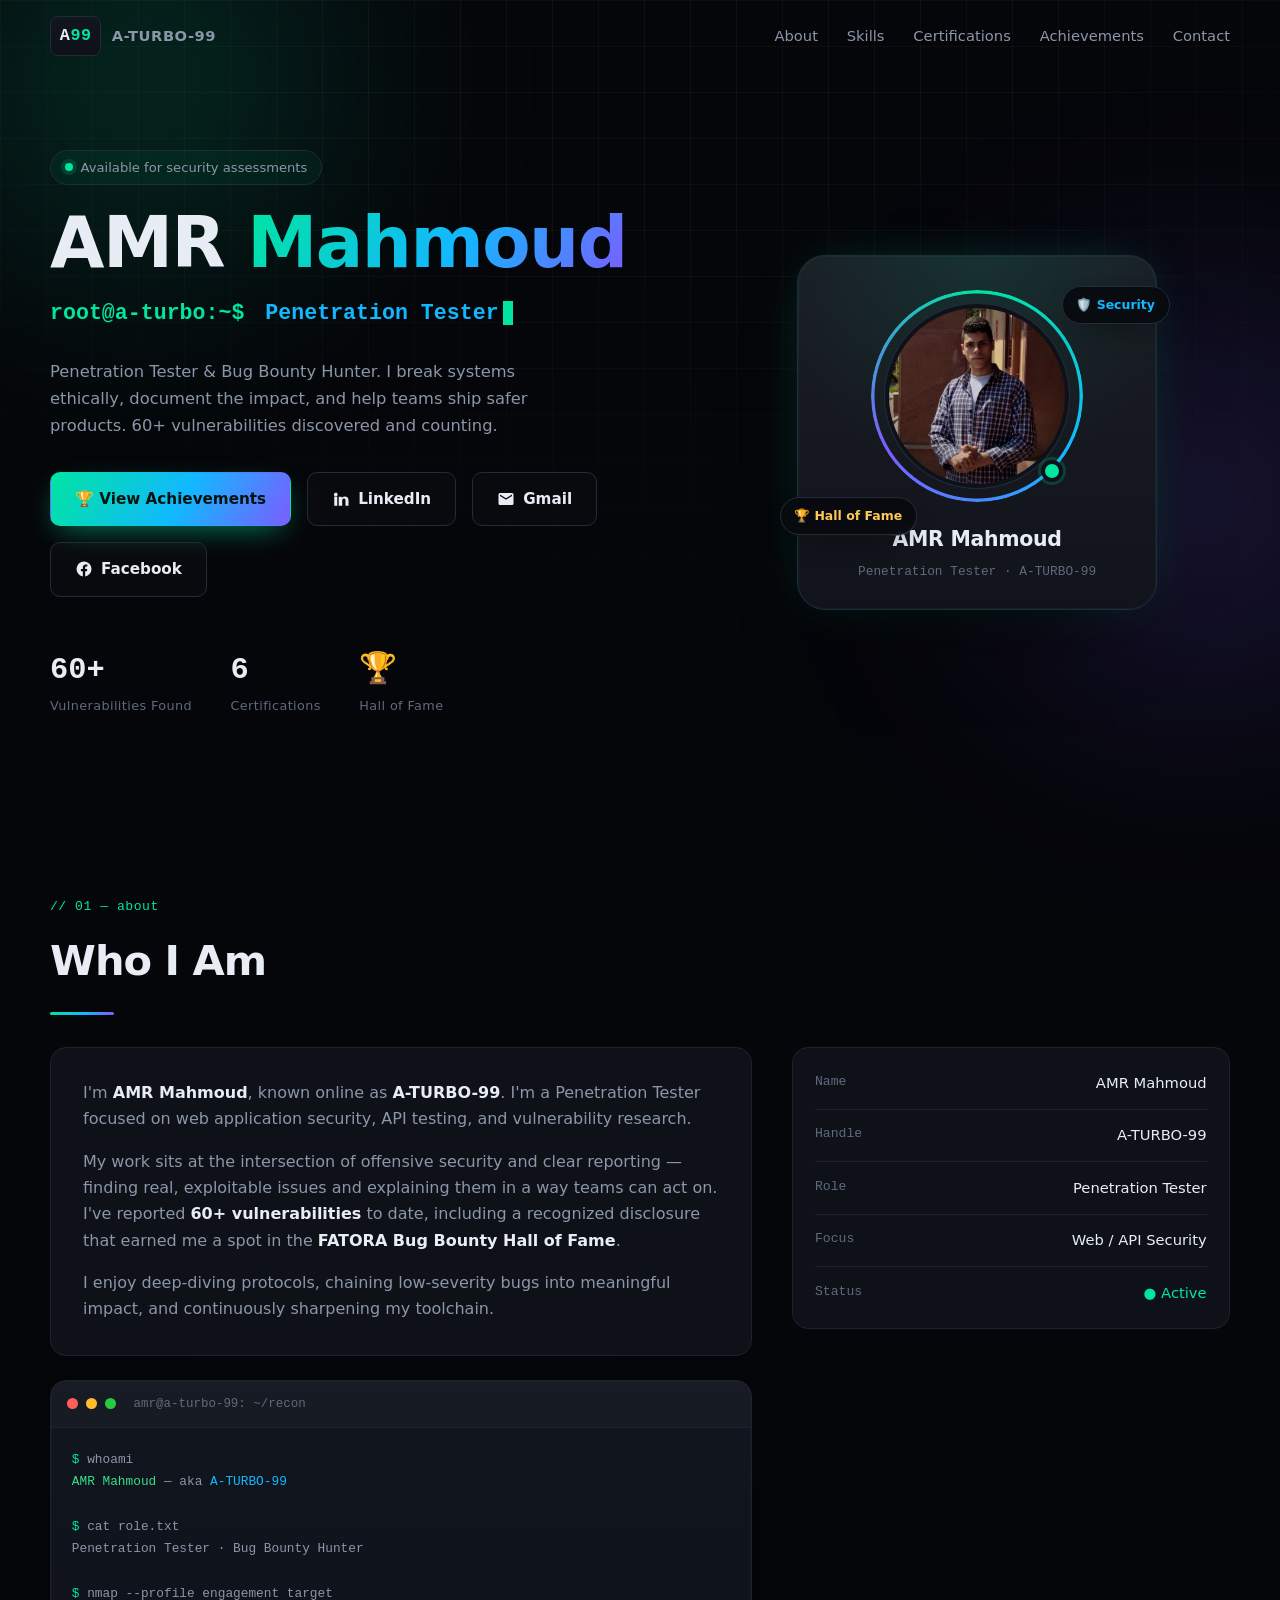
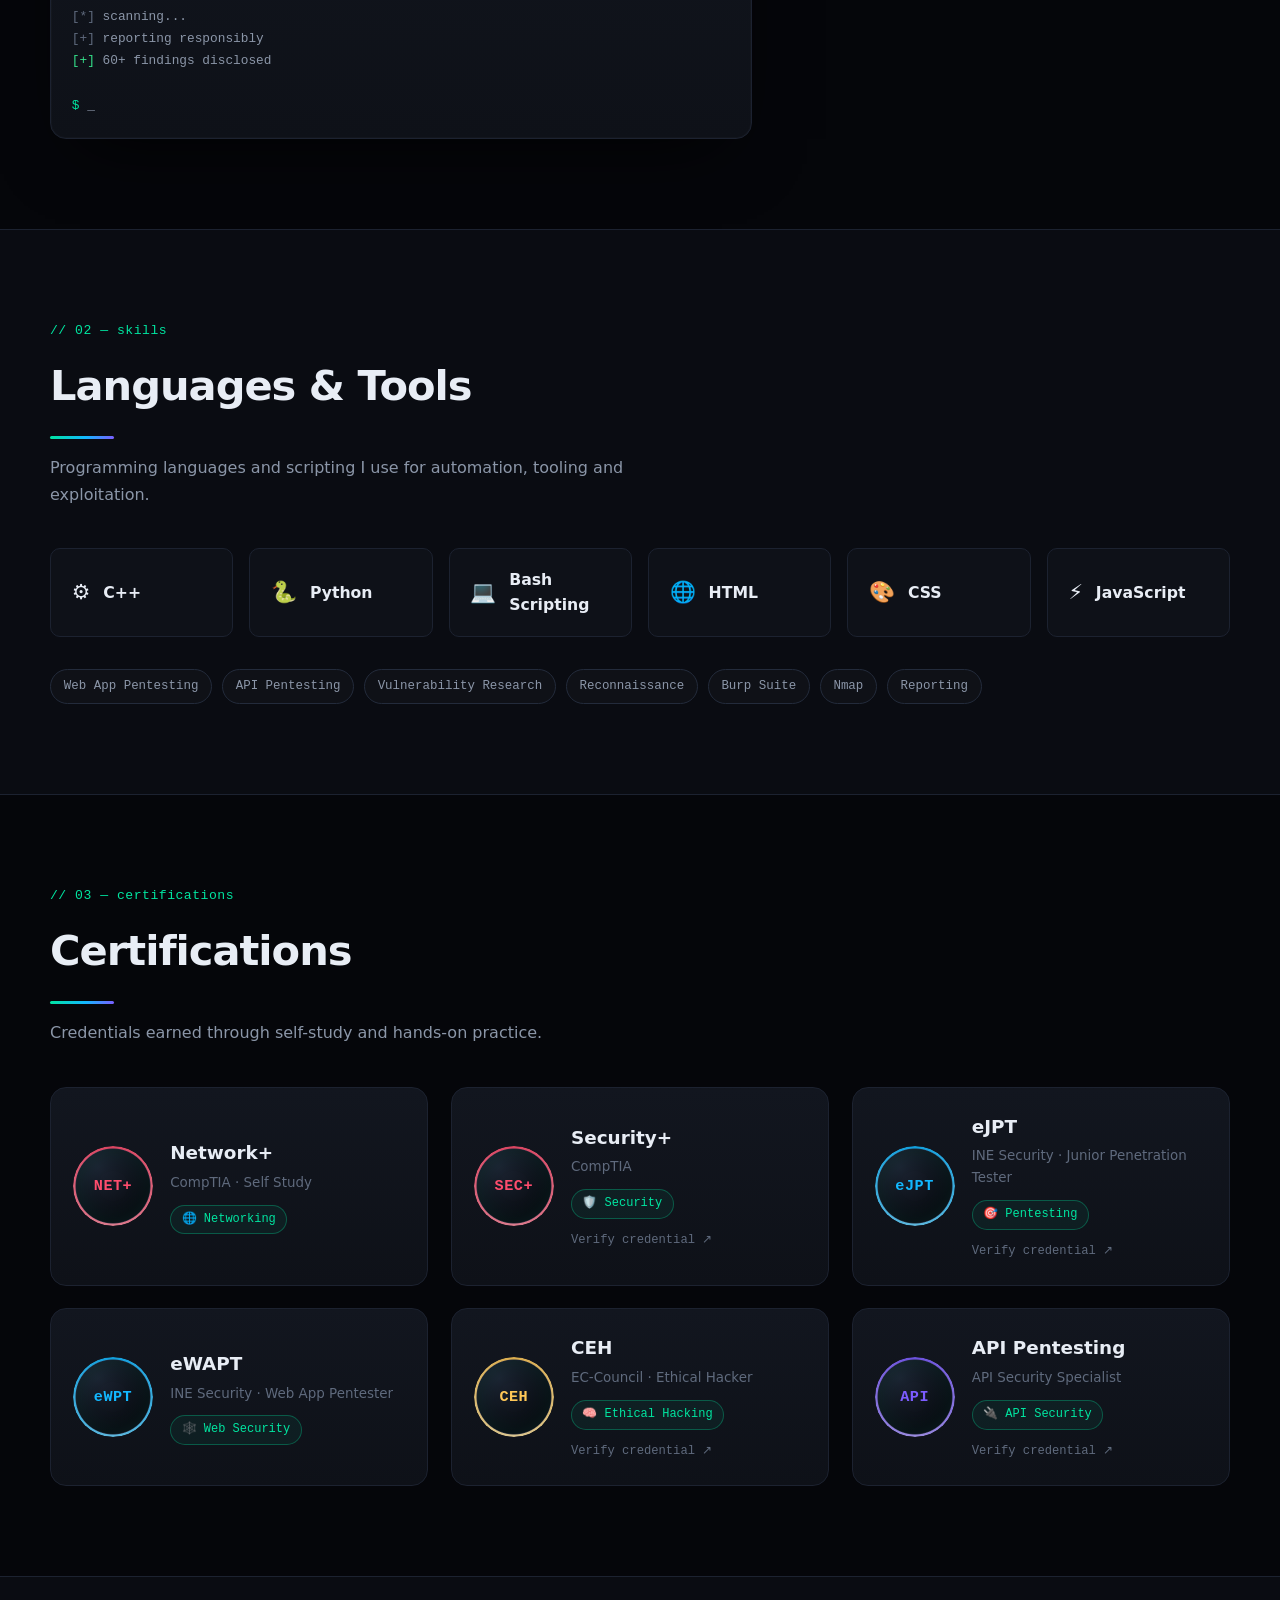
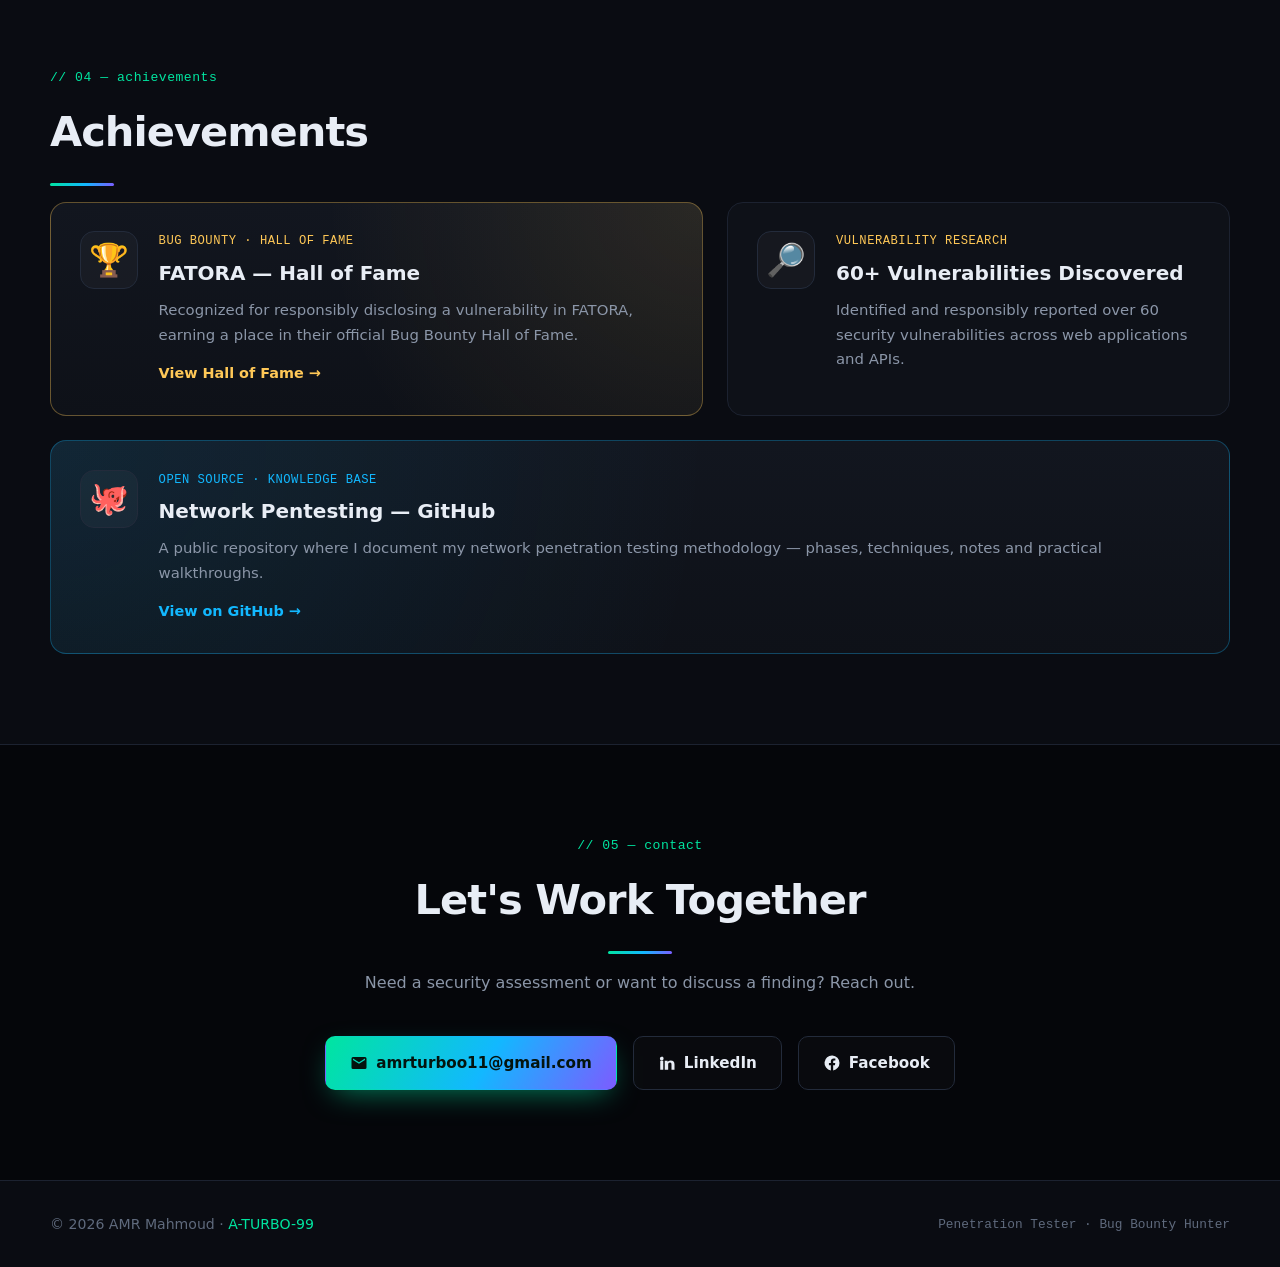
==== commit 9fede6f8: "Update index.html" ====
--- a/index.html
+++ b/index.html
@@ -2,7 +2,8 @@
 <html lang="en">
 <head>
 <meta charset="UTF-8" />
-<meta name="viewport" content="width=device-width, initial-scale=1.0" />
+<meta name="viewport" content="width=device-width, initial-scale=1.0, viewport-fit=cover" />
+<meta name="theme-color" content="#05060a" />
 <title>AMR Mahmoud | Penetration Tester — A-TURBO-99</title>
 <meta name="description" content="AMR Mahmoud (A-TURBO-99) — Penetration Tester & Bug Bounty Hunter. 60+ vulnerabilities discovered, FATORA Hall of Fame." />
 <link rel="preconnect" href="https://fonts.googleapis.com" />
@@ -98,7 +99,8 @@
             <span>Penetration Tester · A-TURBO-99</span>
           </div>
 
-          
+          <div class="profile__chip profile__chip--top">🛡️ Security</div>
+          <div class="profile__chip profile__chip--bottom">🏆 Hall of Fame</div>
         </div>
       </div>
     </div>
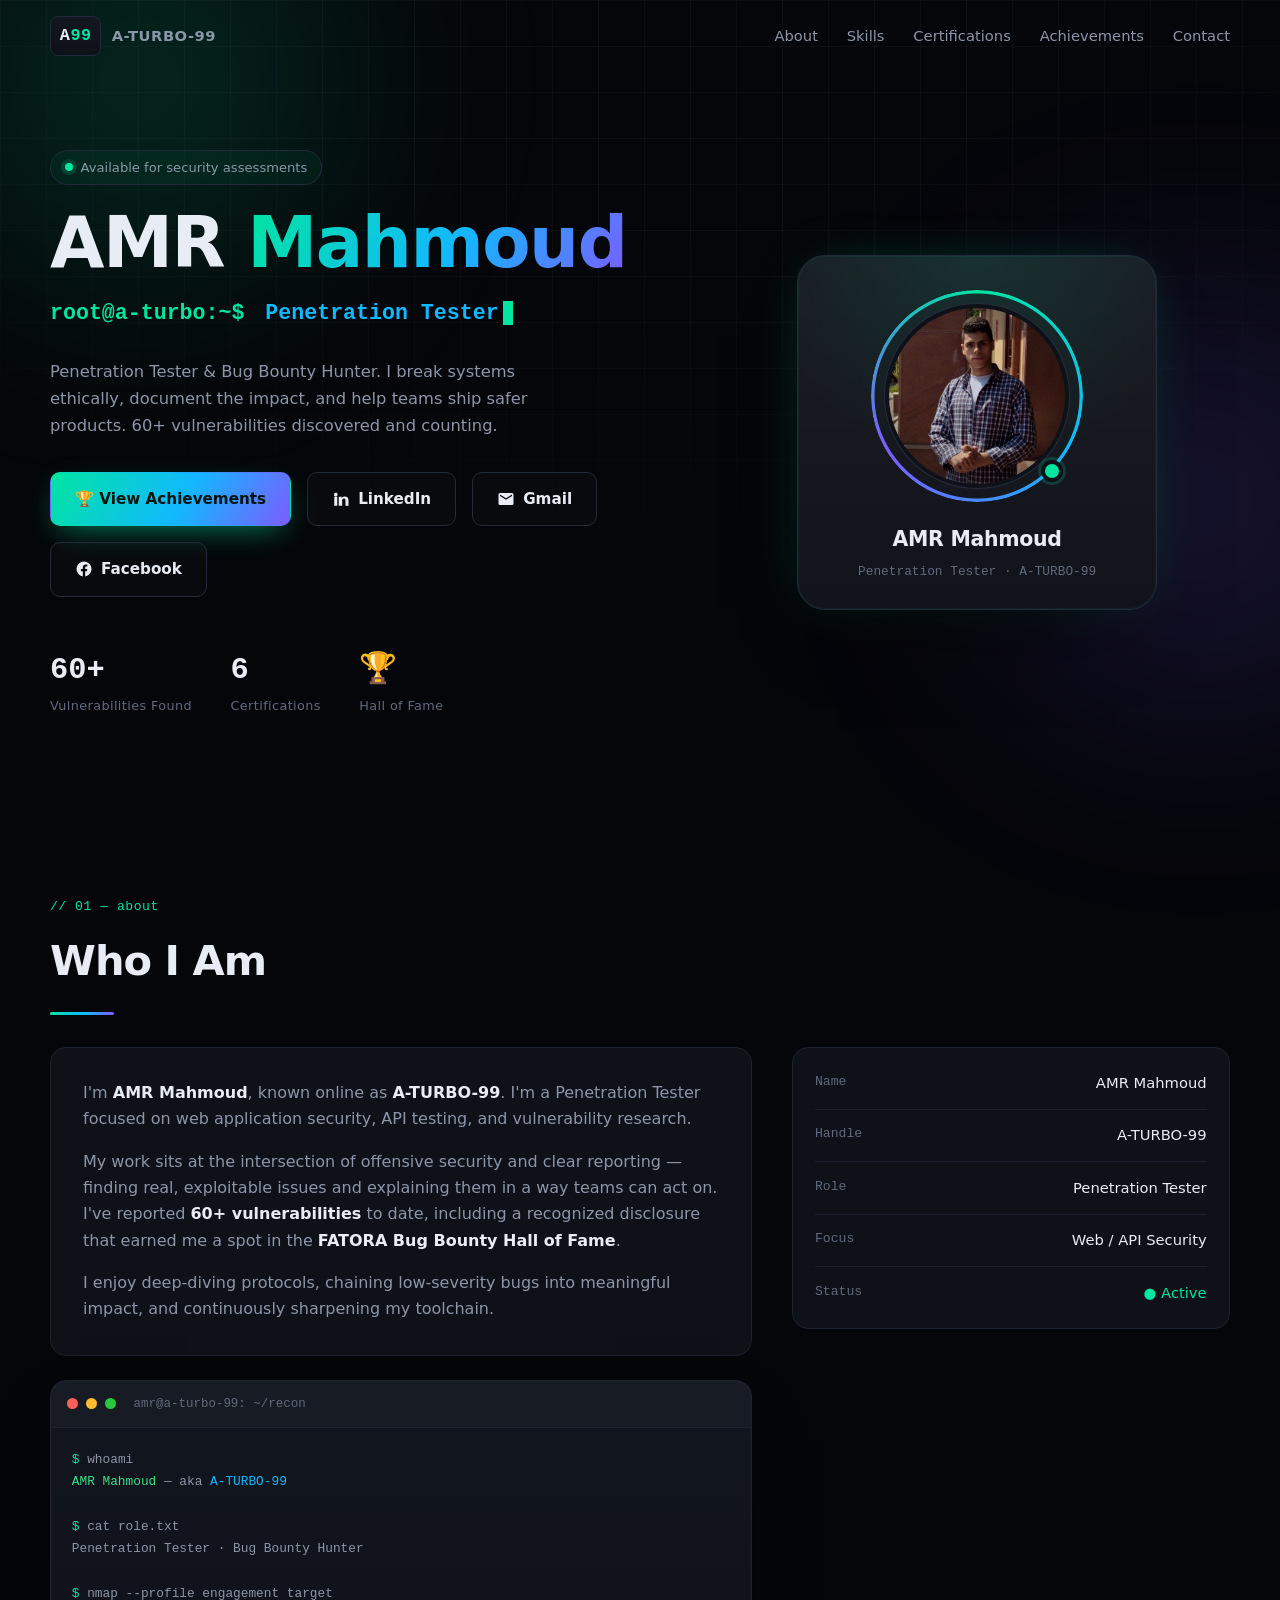
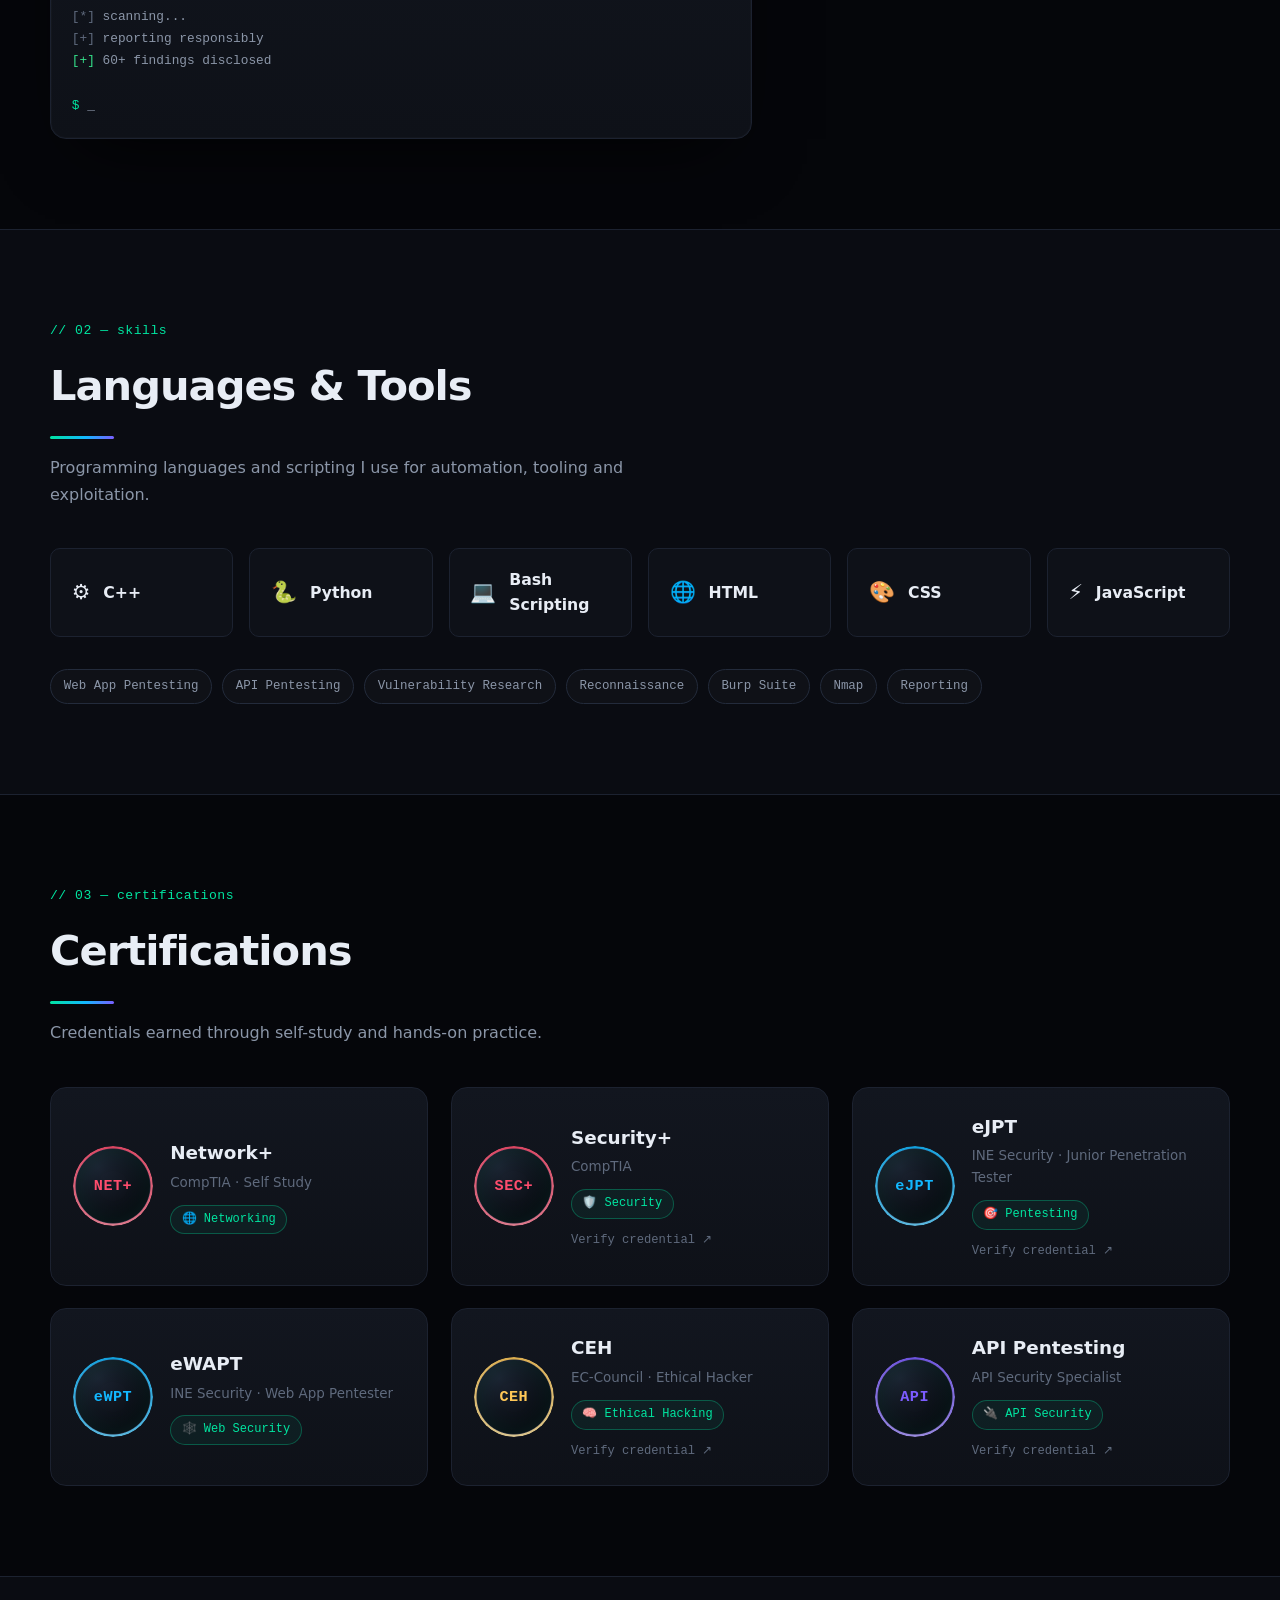
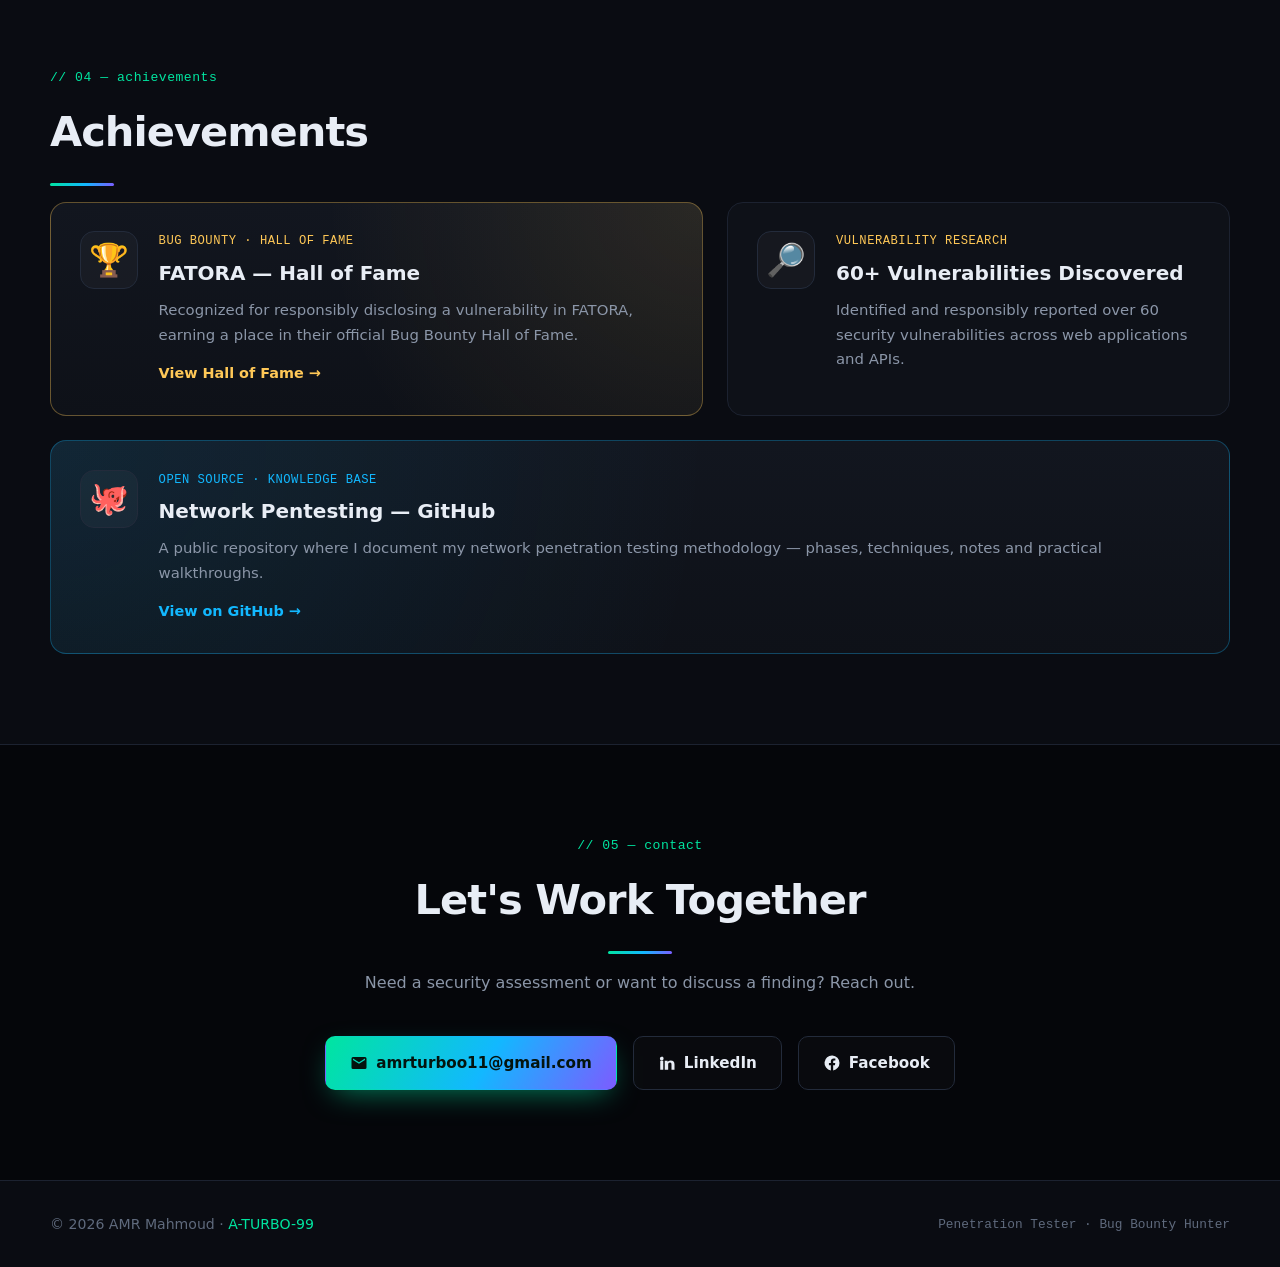
==== commit e35b5dba: "Update index.html" ====
--- a/index.html
+++ b/index.html
@@ -99,8 +99,6 @@
             <span>Penetration Tester · A-TURBO-99</span>
           </div>
 
-          <div class="profile__chip profile__chip--top">🛡️ Security</div>
-          <div class="profile__chip profile__chip--bottom">🏆 Hall of Fame</div>
         </div>
       </div>
     </div>
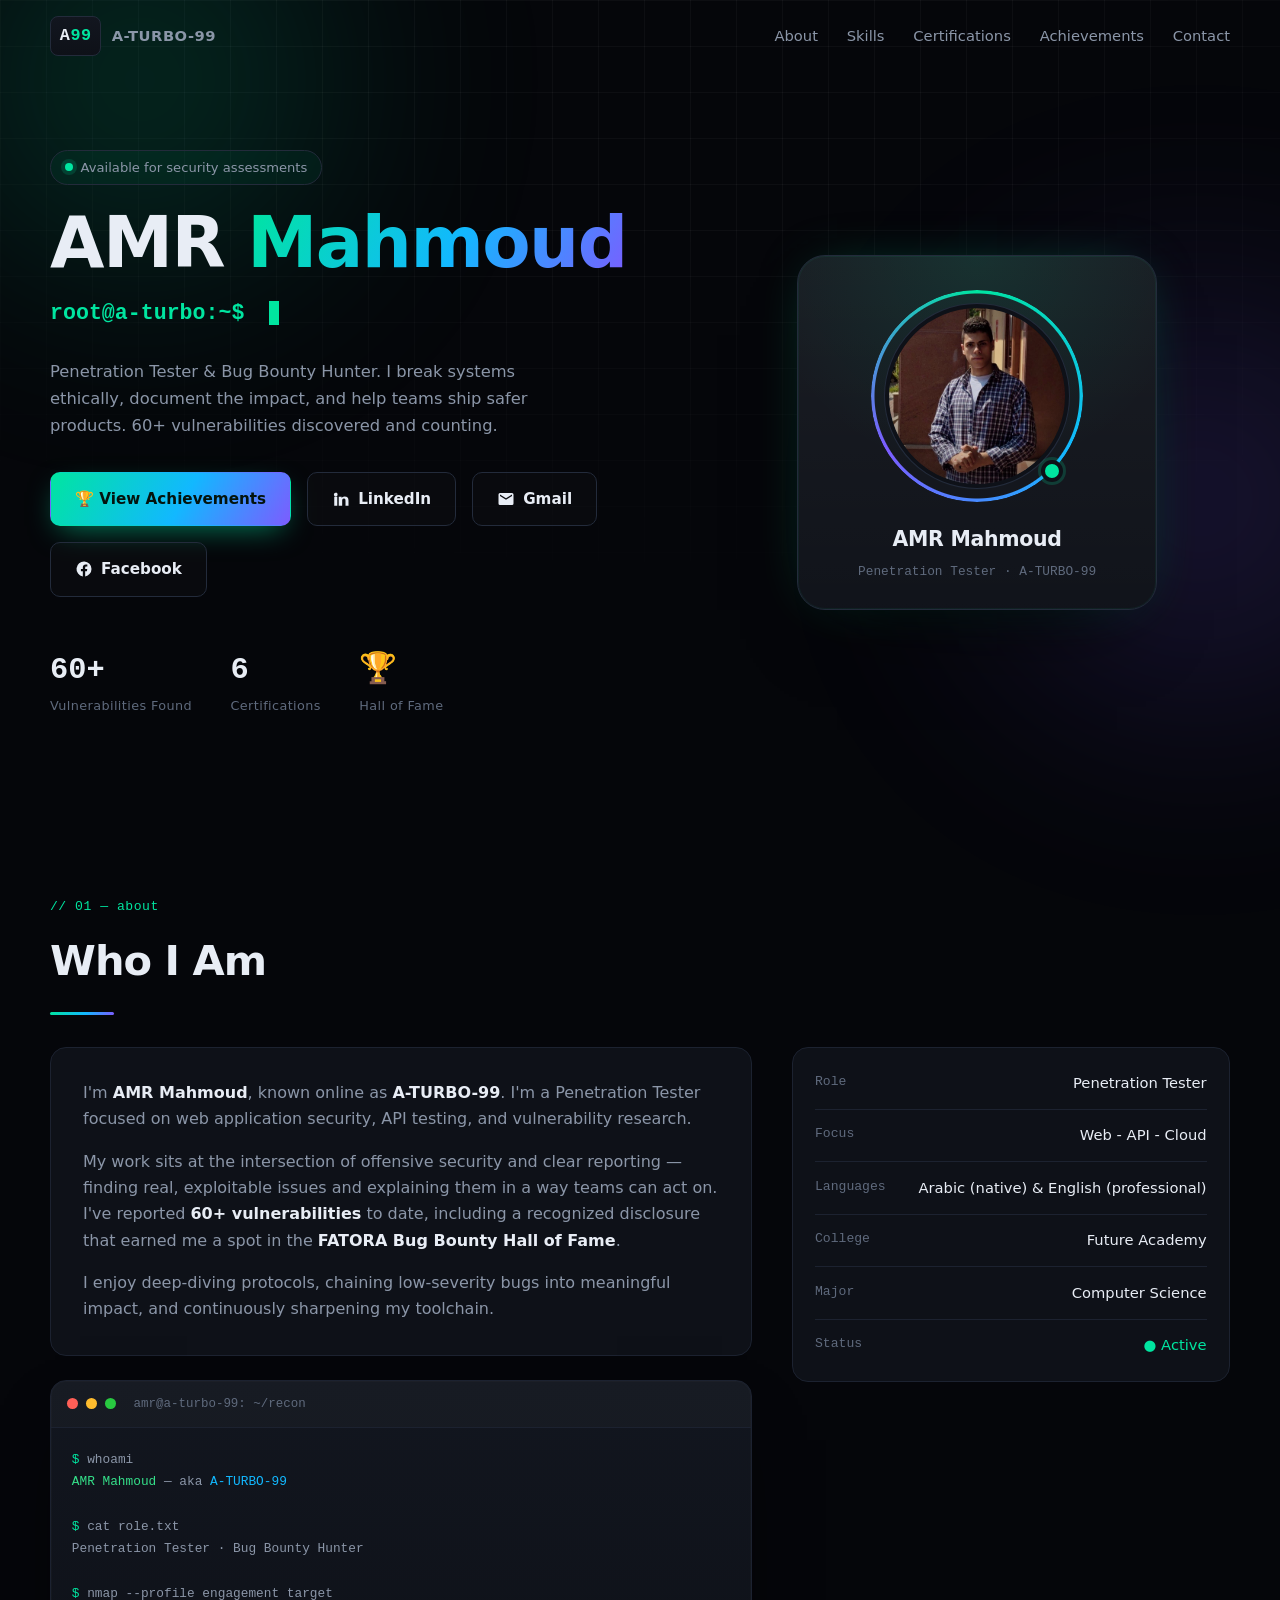
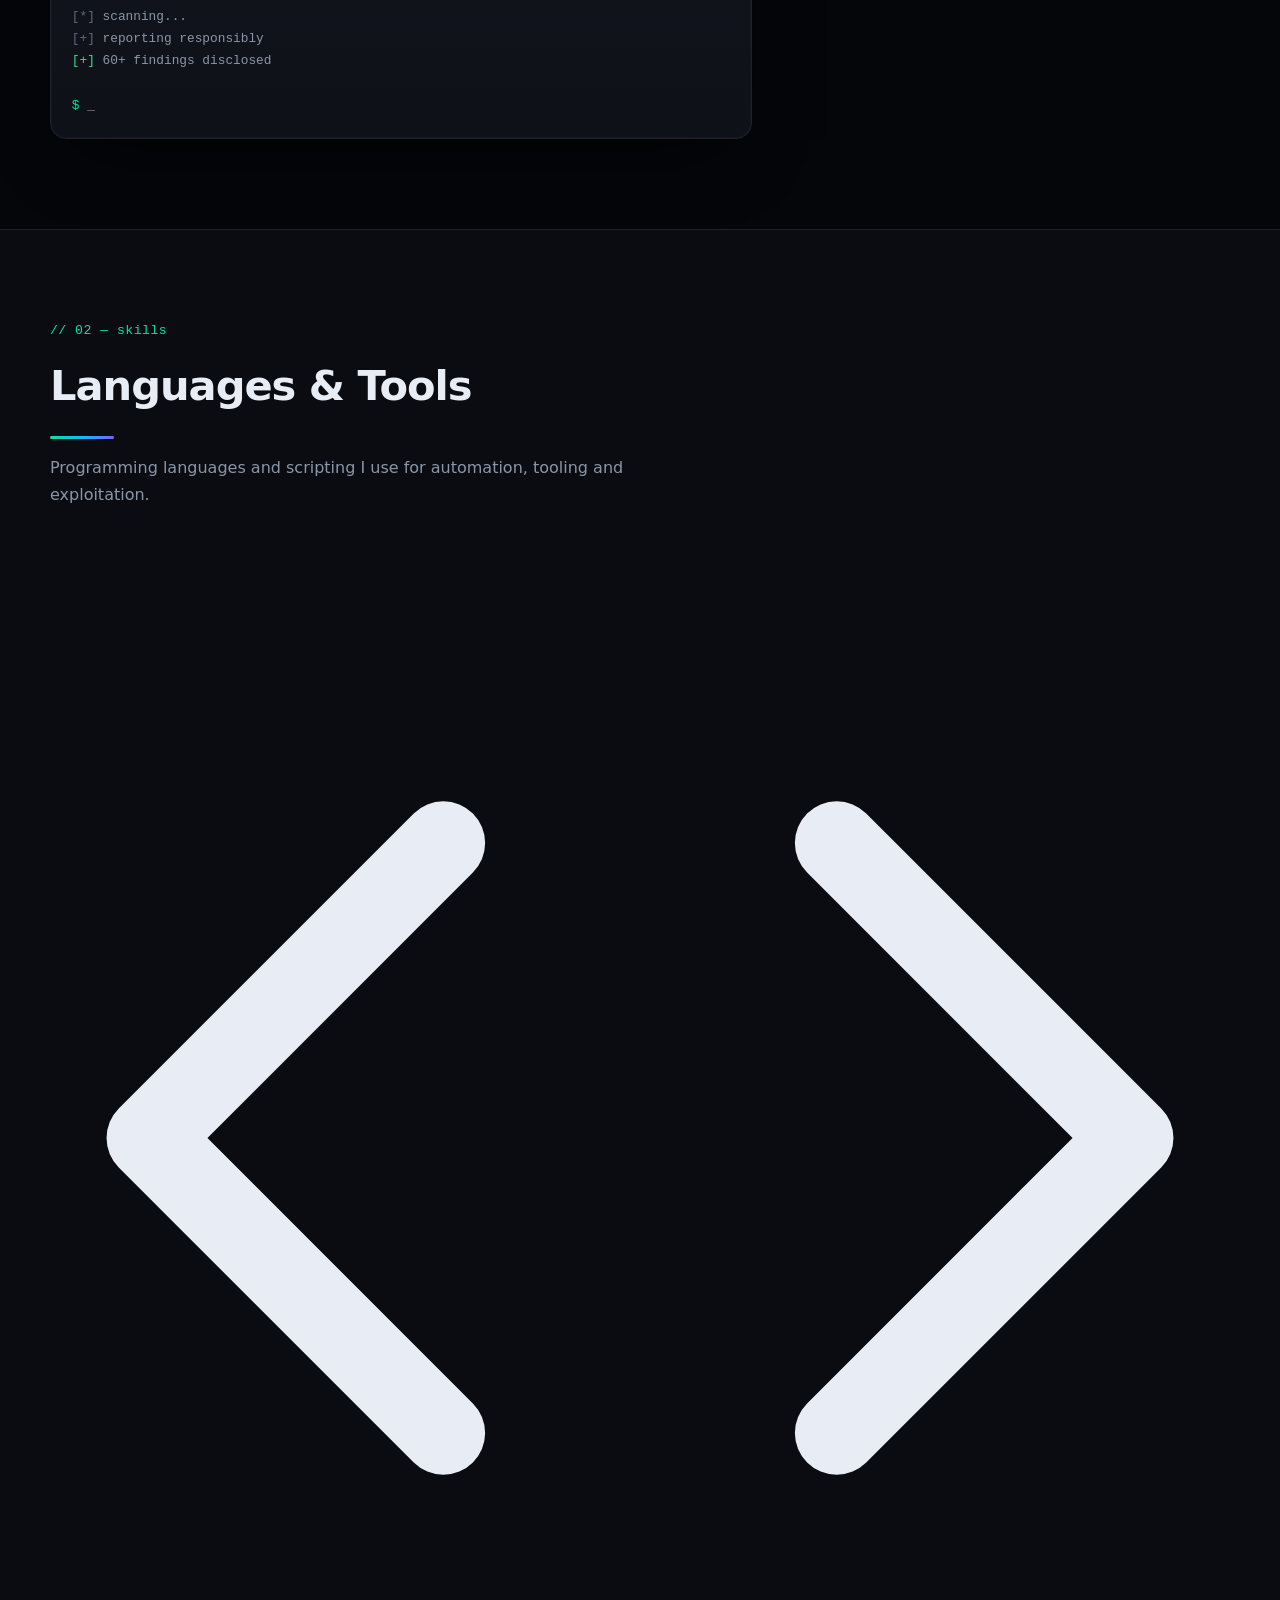
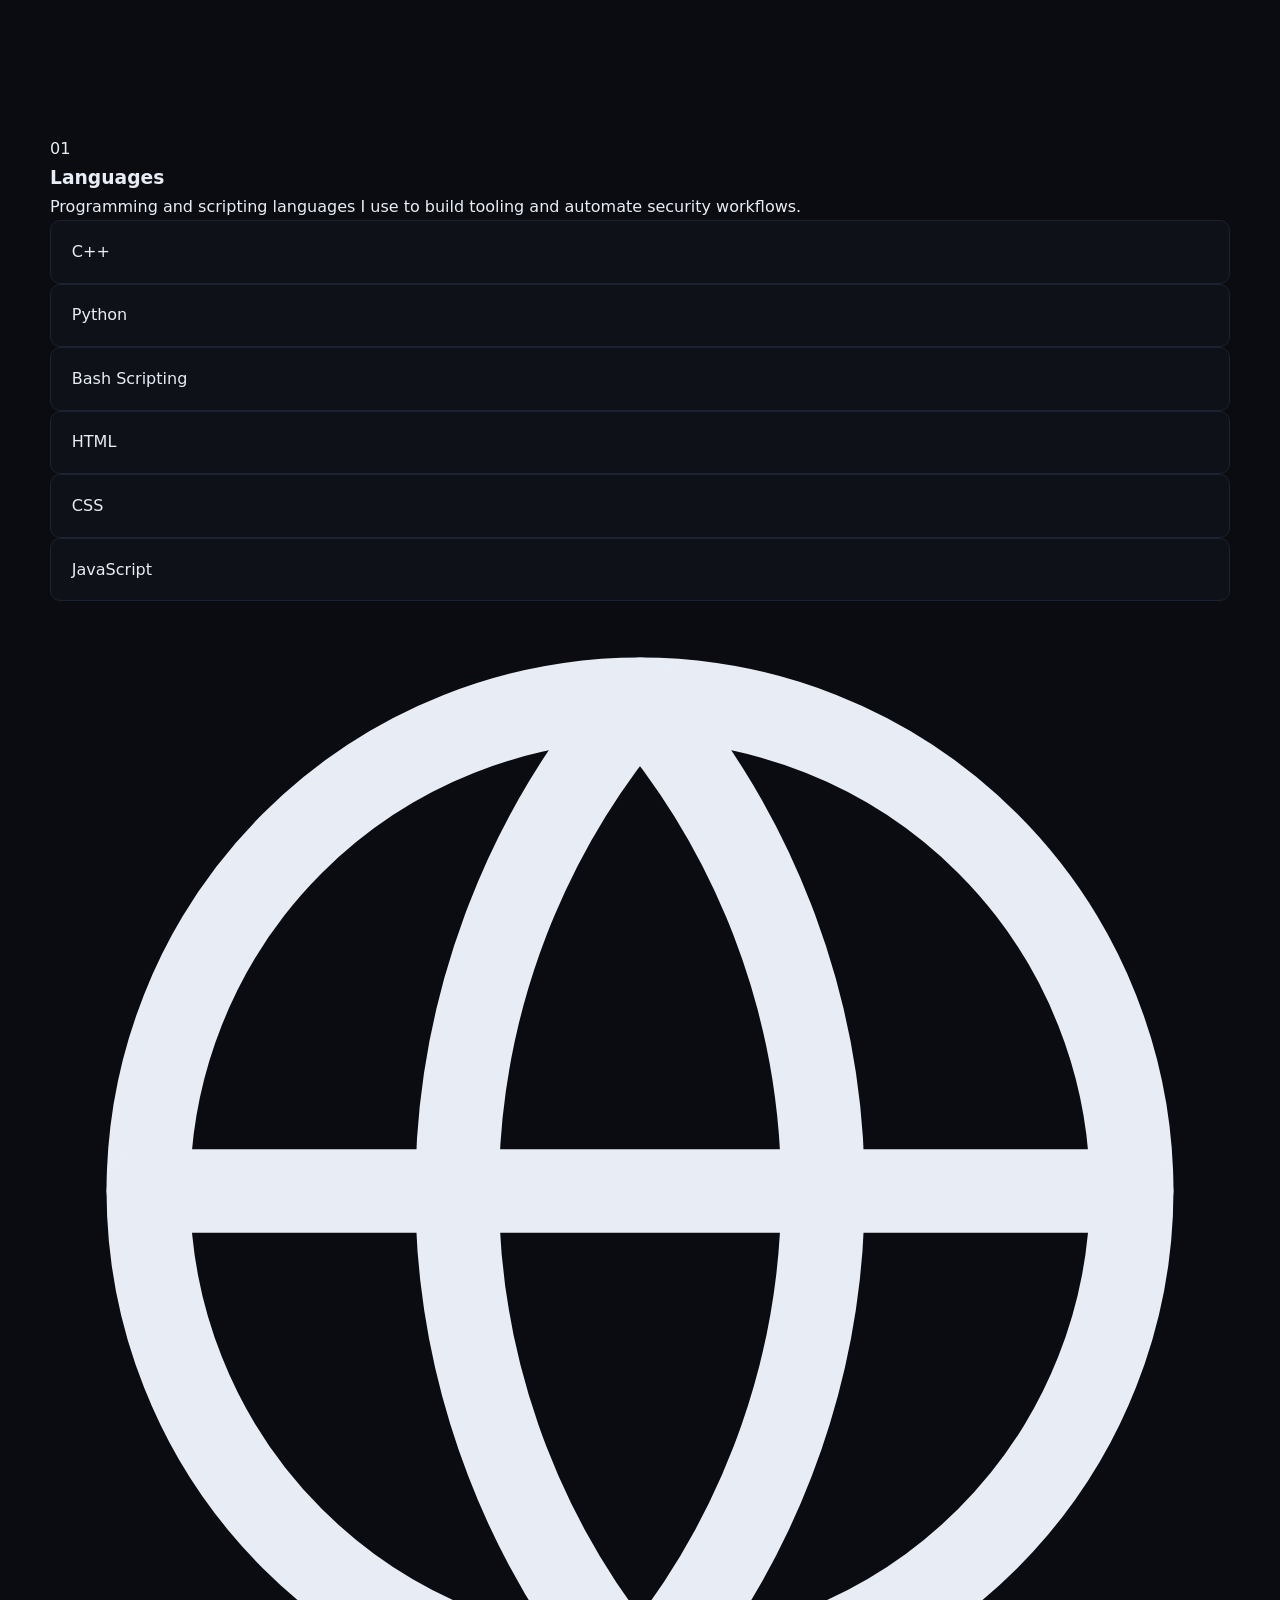
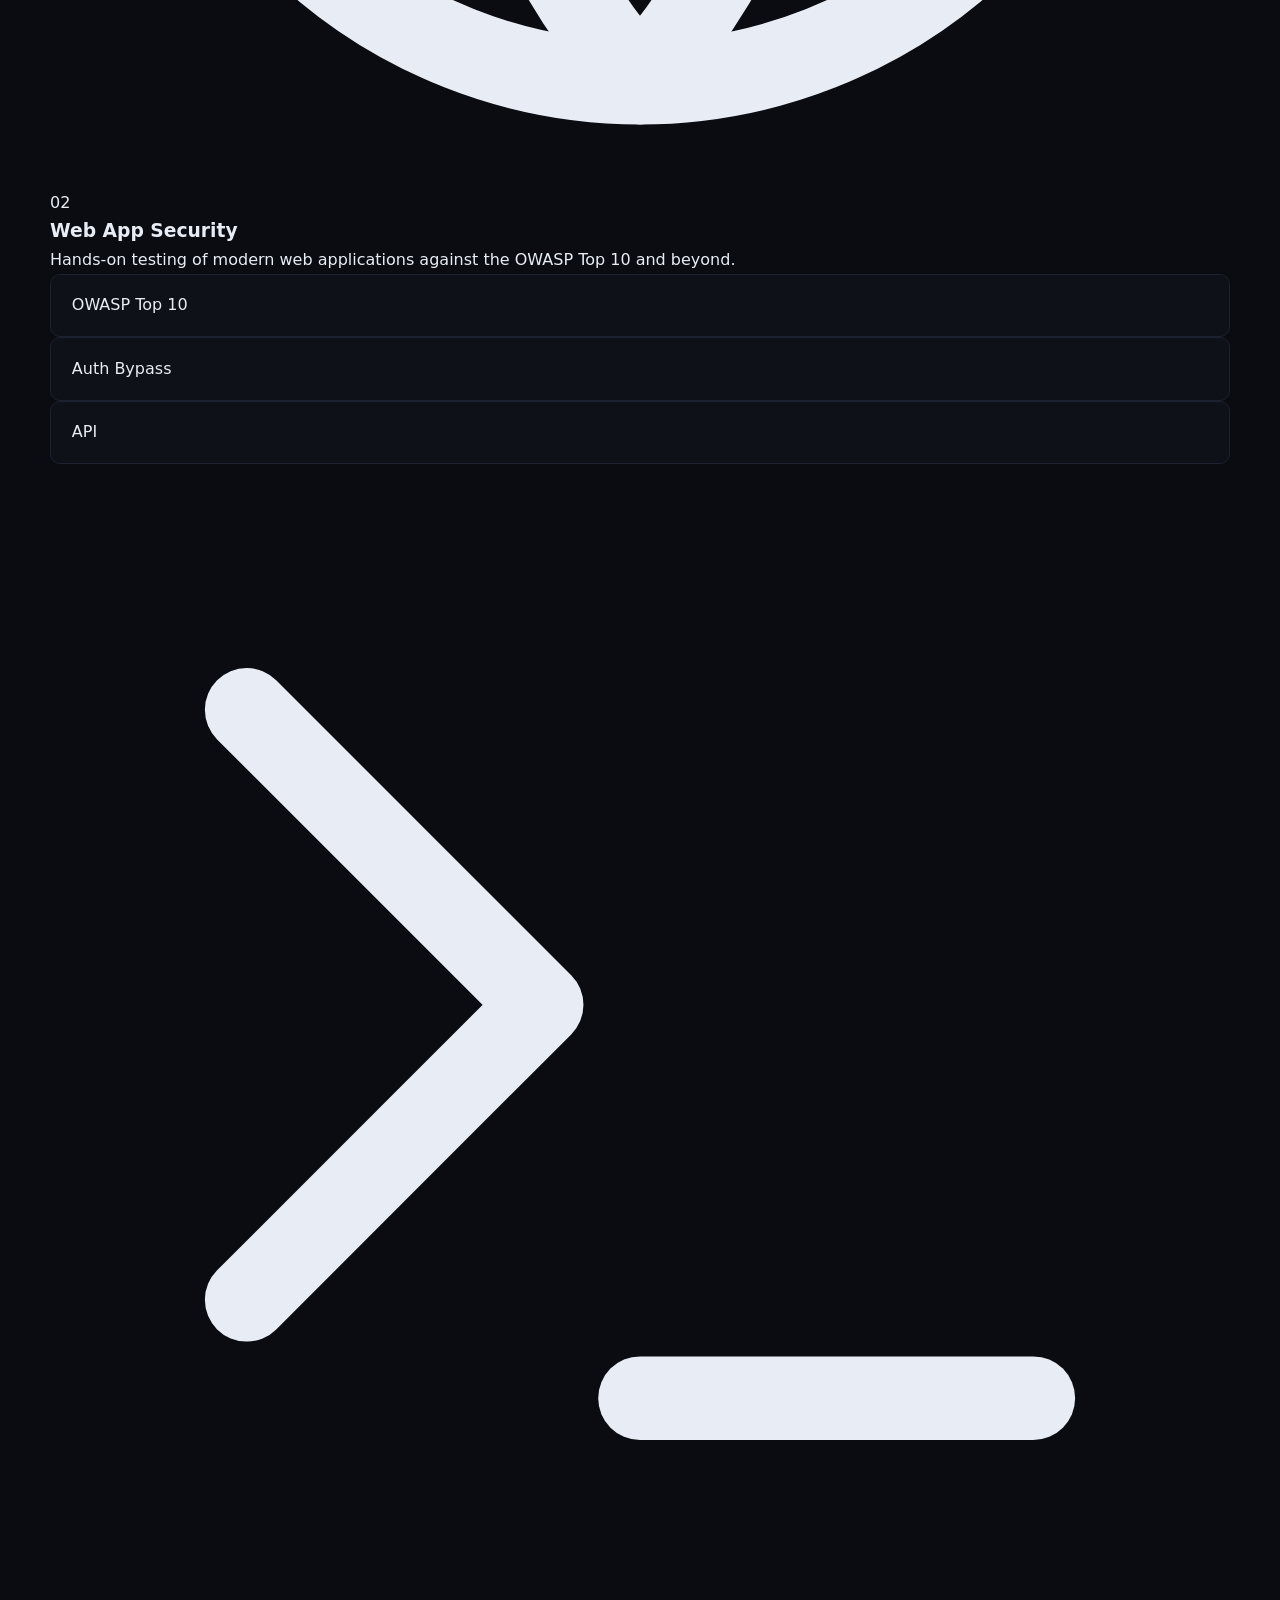
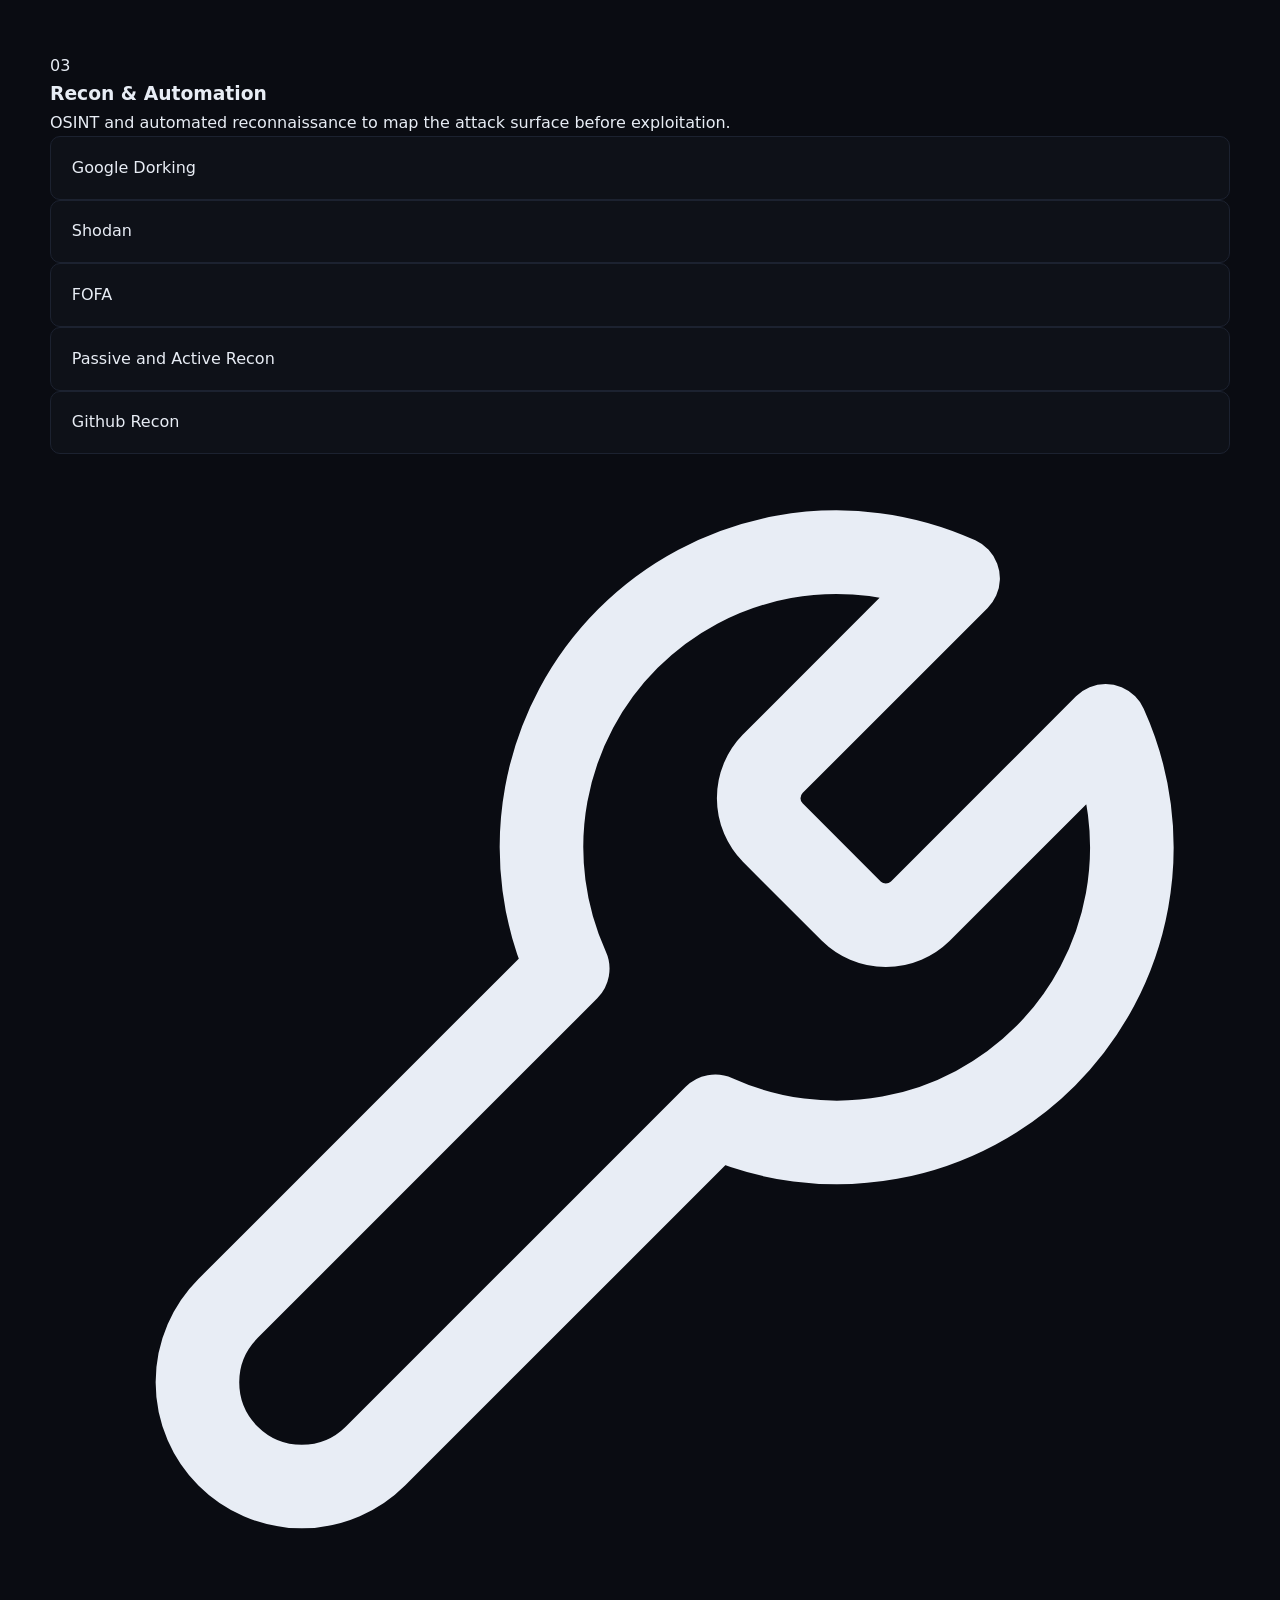
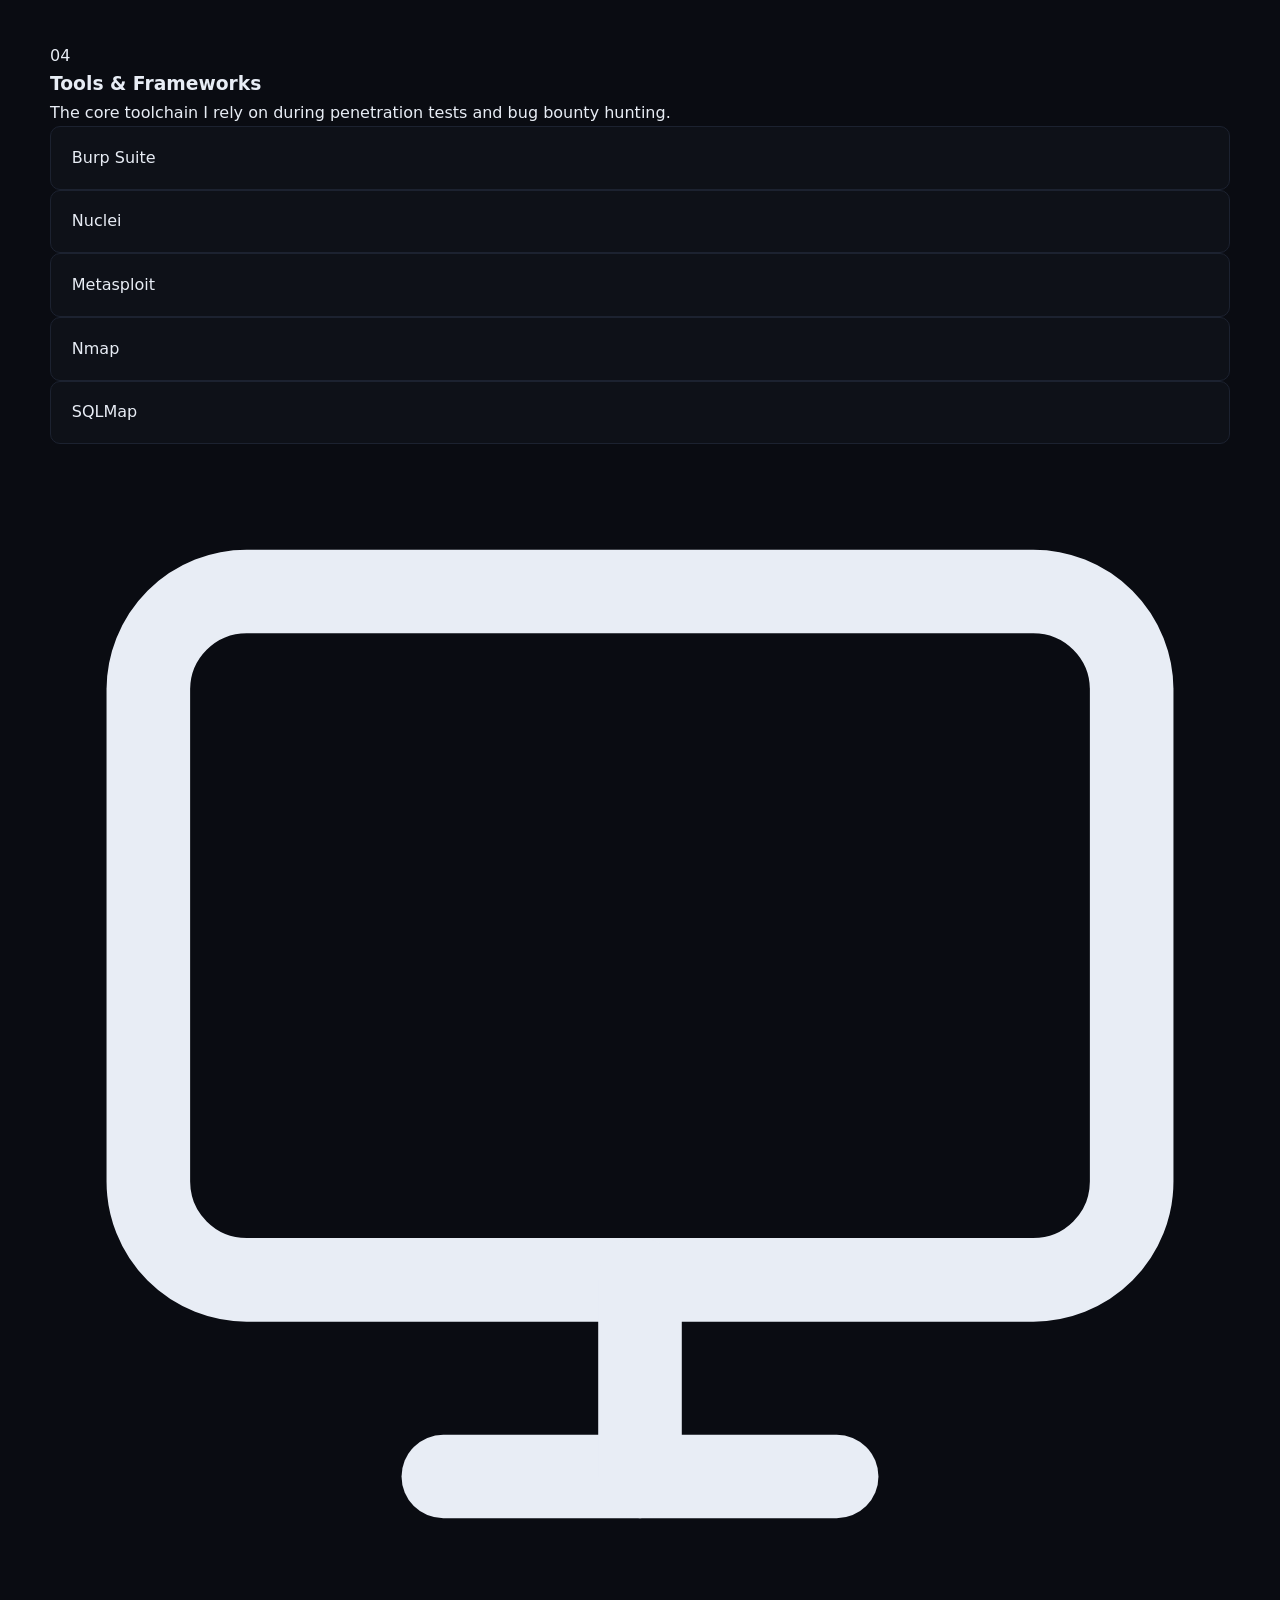
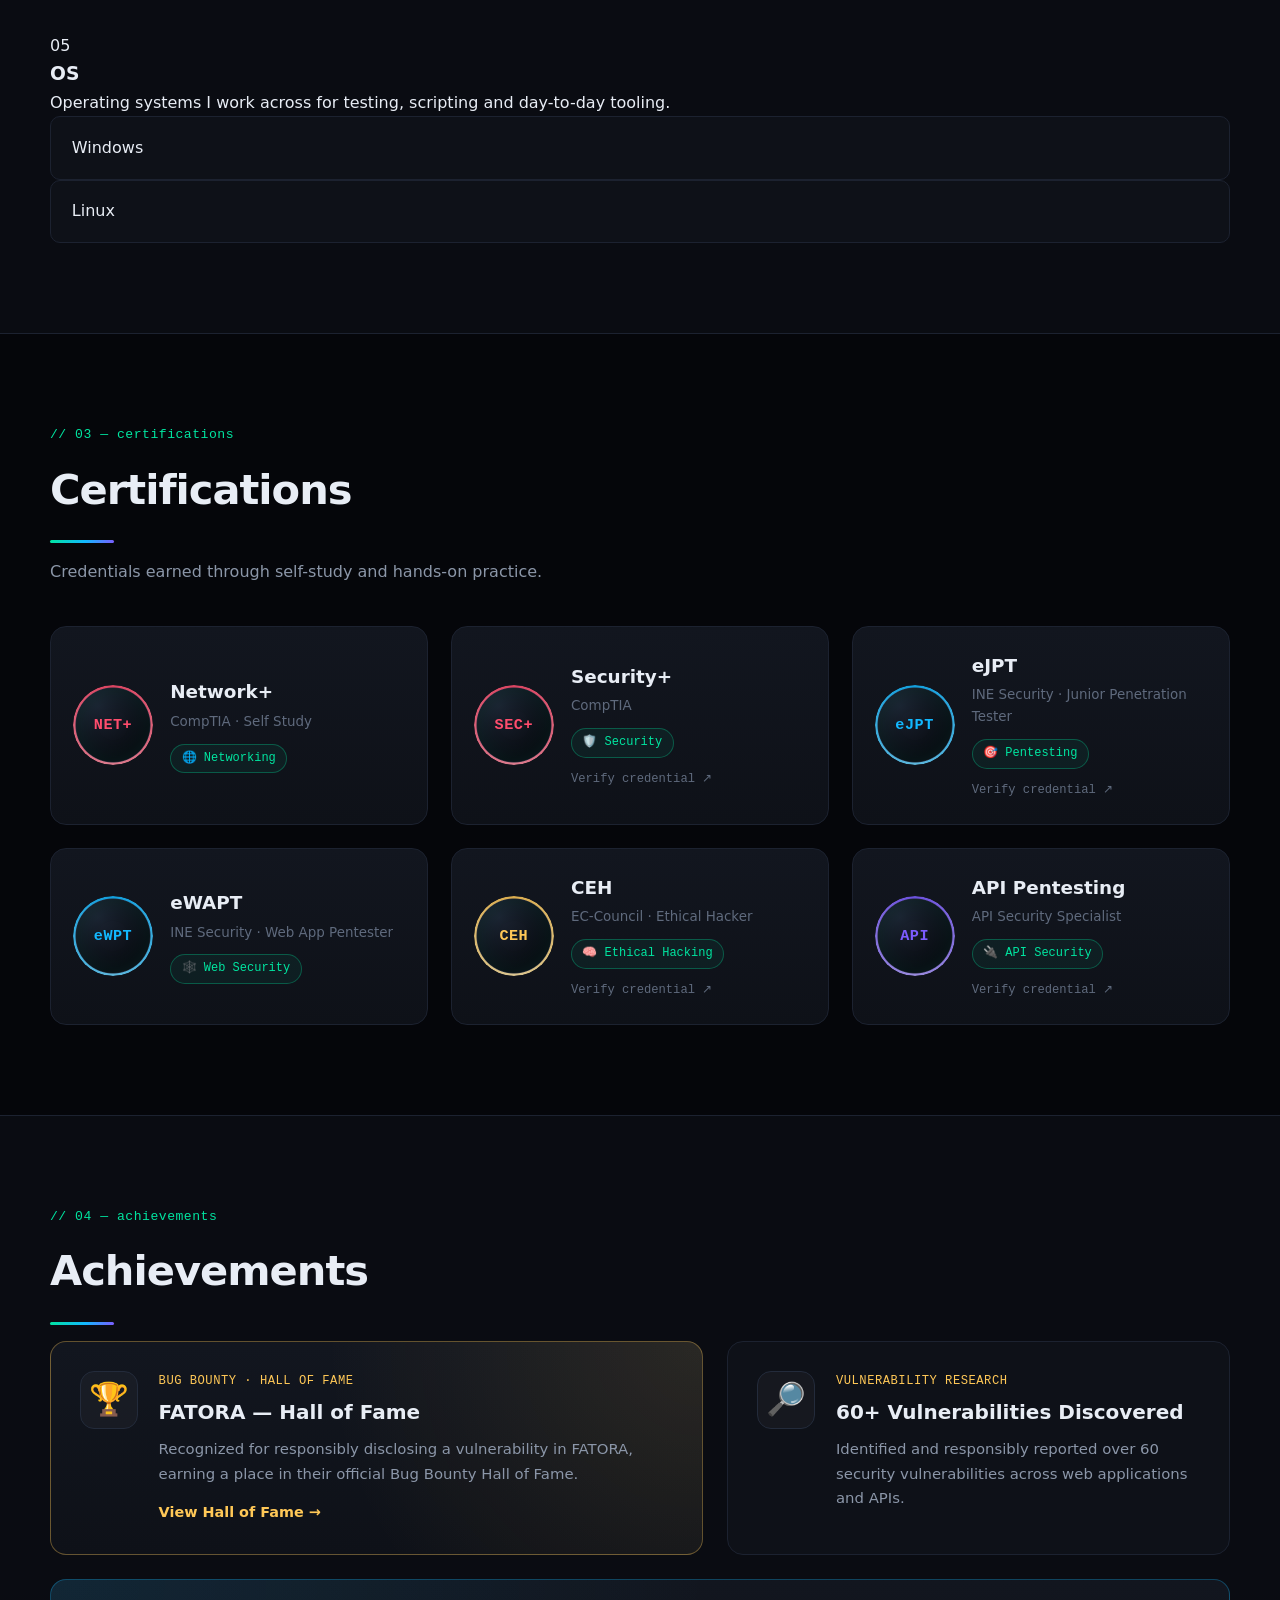
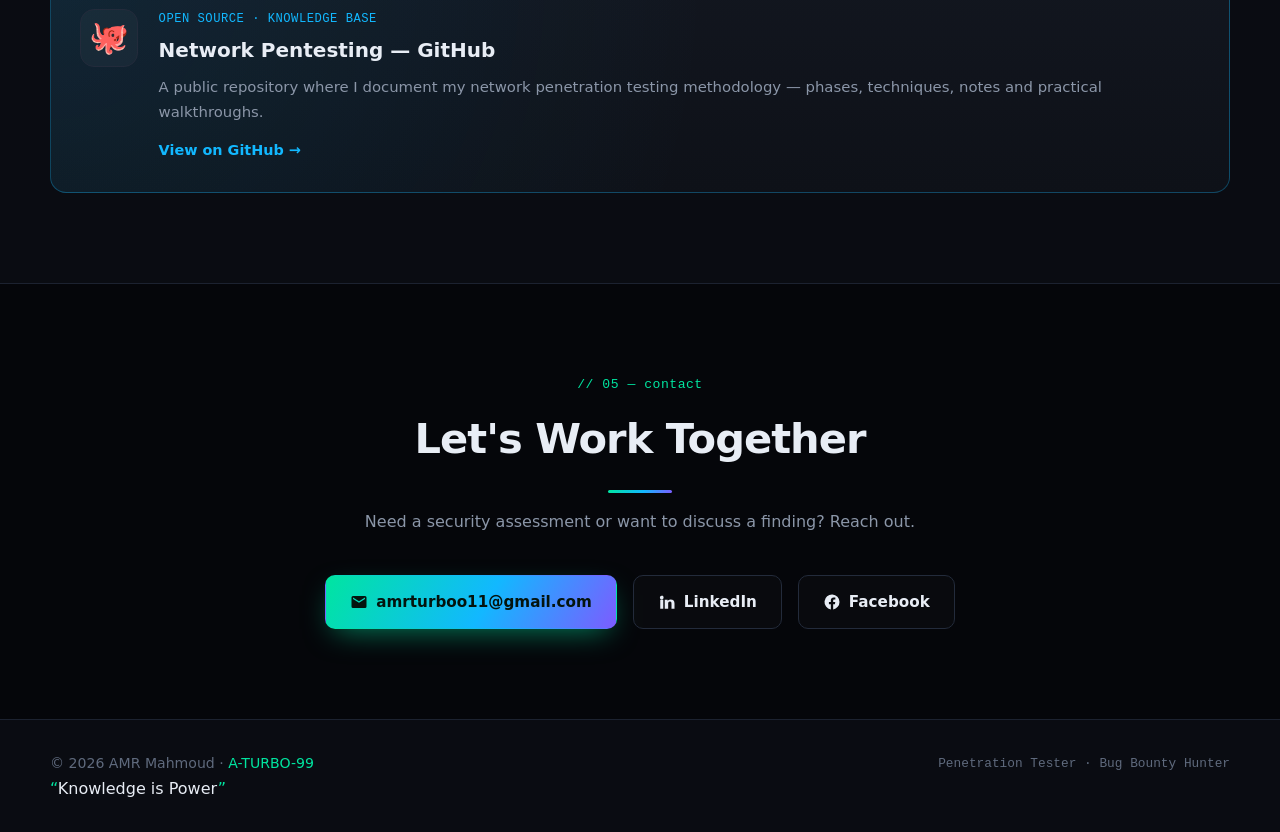
==== commit 0089fac2: "Update index.html" ====
--- a/index.html
+++ b/index.html
@@ -4,6 +4,8 @@
 <meta charset="UTF-8" />
 <meta name="viewport" content="width=device-width, initial-scale=1.0, viewport-fit=cover" />
 <meta name="theme-color" content="#05060a" />
+<link rel="icon" type="image/jpeg" href="assets/favicon.jpg" />
+<link rel="apple-touch-icon" href="assets/favicon.jpg" />
 <title>AMR Mahmoud | Penetration Tester — A-TURBO-99</title>
 <meta name="description" content="AMR Mahmoud (A-TURBO-99) — Penetration Tester & Bug Bounty Hunter. 60+ vulnerabilities discovered, FATORA Hall of Fame." />
 <link rel="preconnect" href="https://fonts.googleapis.com" />
@@ -153,10 +155,11 @@
         </div>
 
         <aside class="about__meta">
-          <div class="meta-row"><span class="meta-key">Name</span><span class="meta-val">AMR Mahmoud</span></div>
-          <div class="meta-row"><span class="meta-key">Handle</span><span class="meta-val accent">A-TURBO-99</span></div>
           <div class="meta-row"><span class="meta-key">Role</span><span class="meta-val">Penetration Tester</span></div>
-          <div class="meta-row"><span class="meta-key">Focus</span><span class="meta-val">Web / API Security</span></div>
+          <div class="meta-row"><span class="meta-key">Focus</span><span class="meta-val">Web - API - Cloud</span></div>
+          <div class="meta-row"><span class="meta-key">Languages</span><span class="meta-val">Arabic (native) &amp; English (professional)</span></div>
+          <div class="meta-row"><span class="meta-key">College</span><span class="meta-val">Future Academy</span></div>
+          <div class="meta-row"><span class="meta-key">Major</span><span class="meta-val">Computer Science</span></div>
           <div class="meta-row"><span class="meta-key">Status</span><span class="meta-val ok">● Active</span></div>
         </aside>
       </div>
@@ -170,23 +173,92 @@
       <h2 class="section__title">Languages & Tools</h2>
       <p class="section__lead">Programming languages and scripting I use for automation, tooling and exploitation.</p>
 
-      <div class="skills">
-        <div class="skill"><span class="skill__icon">⚙️</span><span class="skill__name">C++</span></div>
-        <div class="skill"><span class="skill__icon">🐍</span><span class="skill__name">Python</span></div>
-        <div class="skill"><span class="skill__icon">💻</span><span class="skill__name">Bash Scripting</span></div>
-        <div class="skill"><span class="skill__icon">🌐</span><span class="skill__name">HTML</span></div>
-        <div class="skill"><span class="skill__icon">🎨</span><span class="skill__name">CSS</span></div>
-        <div class="skill"><span class="skill__icon">⚡</span><span class="skill__name">JavaScript</span></div>
-      </div>
-
-      <div class="tags">
-        <span class="tag">Web App Pentesting</span>
-        <span class="tag">API Pentesting</span>
-        <span class="tag">Vulnerability Research</span>
-        <span class="tag">Reconnaissance</span>
-        <span class="tag">Burp Suite</span>
-        <span class="tag">Nmap</span>
-        <span class="tag">Reporting</span>
+      <div class="skill-groups">
+        <article class="skill-group">
+          <div class="skill-group__top">
+            <span class="skill-group__icon" aria-hidden="true">
+              <svg viewBox="0 0 24 24" fill="none" stroke="currentColor" stroke-width="1.7" stroke-linecap="round" stroke-linejoin="round"><polyline points="16 18 22 12 16 6"/><polyline points="8 6 2 12 8 18"/></svg>
+            </span>
+            <span class="skill-group__index" aria-hidden="true">01</span>
+          </div>
+          <h3 class="skill-group__title">Languages</h3>
+          <p class="skill-group__desc">Programming and scripting languages I use to build tooling and automate security workflows.</p>
+          <div class="skill-group__items">
+            <span class="skill">C++</span>
+            <span class="skill">Python</span>
+            <span class="skill">Bash Scripting</span>
+            <span class="skill">HTML</span>
+            <span class="skill">CSS</span>
+            <span class="skill">JavaScript</span>
+          </div>
+        </article>
+
+        <article class="skill-group">
+          <div class="skill-group__top">
+            <span class="skill-group__icon" aria-hidden="true">
+              <svg viewBox="0 0 24 24" fill="none" stroke="currentColor" stroke-width="1.7" stroke-linecap="round" stroke-linejoin="round"><circle cx="12" cy="12" r="10"/><line x1="2" y1="12" x2="22" y2="12"/><path d="M12 2a15.3 15.3 0 0 1 0 20 15.3 15.3 0 0 1 0-20z"/></svg>
+            </span>
+            <span class="skill-group__index" aria-hidden="true">02</span>
+          </div>
+          <h3 class="skill-group__title">Web App Security</h3>
+          <p class="skill-group__desc">Hands-on testing of modern web applications against the OWASP Top 10 and beyond.</p>
+          <div class="skill-group__items">
+            <span class="skill">OWASP Top 10</span>
+            <span class="skill">Auth Bypass</span>
+            <span class="skill">API</span>
+          </div>
+        </article>
+
+        <article class="skill-group">
+          <div class="skill-group__top">
+            <span class="skill-group__icon" aria-hidden="true">
+              <svg viewBox="0 0 24 24" fill="none" stroke="currentColor" stroke-width="1.7" stroke-linecap="round" stroke-linejoin="round"><polyline points="4 17 10 11 4 5"/><line x1="12" y1="19" x2="20" y2="19"/></svg>
+            </span>
+            <span class="skill-group__index" aria-hidden="true">03</span>
+          </div>
+          <h3 class="skill-group__title">Recon &amp; Automation</h3>
+          <p class="skill-group__desc">OSINT and automated reconnaissance to map the attack surface before exploitation.</p>
+          <div class="skill-group__items">
+            <span class="skill">Google Dorking</span>
+            <span class="skill">Shodan</span>
+            <span class="skill">FOFA</span>
+            <span class="skill">Passive and Active Recon</span>
+            <span class="skill">Github Recon</span>
+          </div>
+        </article>
+
+        <article class="skill-group">
+          <div class="skill-group__top">
+            <span class="skill-group__icon" aria-hidden="true">
+              <svg viewBox="0 0 24 24" fill="none" stroke="currentColor" stroke-width="1.7" stroke-linecap="round" stroke-linejoin="round"><path d="M14.7 6.3a1 1 0 0 0 0 1.4l1.6 1.6a1 1 0 0 0 1.4 0l3.77-3.77a6 6 0 0 1-7.94 7.94l-6.91 6.91a2.12 2.12 0 0 1-3-3l6.91-6.91a6 6 0 0 1 7.94-7.94l-3.76 3.76z"/></svg>
+            </span>
+            <span class="skill-group__index" aria-hidden="true">04</span>
+          </div>
+          <h3 class="skill-group__title">Tools &amp; Frameworks</h3>
+          <p class="skill-group__desc">The core toolchain I rely on during penetration tests and bug bounty hunting.</p>
+          <div class="skill-group__items">
+            <span class="skill">Burp Suite</span>
+            <span class="skill">Nuclei</span>
+            <span class="skill">Metasploit</span>
+            <span class="skill">Nmap</span>
+            <span class="skill">SQLMap</span>
+          </div>
+        </article>
+
+        <article class="skill-group">
+          <div class="skill-group__top">
+            <span class="skill-group__icon" aria-hidden="true">
+              <svg viewBox="0 0 24 24" fill="none" stroke="currentColor" stroke-width="1.7" stroke-linecap="round" stroke-linejoin="round"><rect x="2" y="3" width="20" height="14" rx="2" ry="2"/><line x1="8" y1="21" x2="16" y2="21"/><line x1="12" y1="17" x2="12" y2="21"/></svg>
+            </span>
+            <span class="skill-group__index" aria-hidden="true">05</span>
+          </div>
+          <h3 class="skill-group__title">OS</h3>
+          <p class="skill-group__desc">Operating systems I work across for testing, scripting and day-to-day tooling.</p>
+          <div class="skill-group__items">
+            <span class="skill">Windows</span>
+            <span class="skill">Linux</span>
+          </div>
+        </article>
       </div>
     </div>
   </section>
@@ -360,6 +432,11 @@
     <p>© <span id="year"></span> AMR Mahmoud · <span class="accent">A-TURBO-99</span></p>
     <p class="footer__note">Penetration Tester · Bug Bounty Hunter</p>
   </div>
+  <div class="container">
+    <figure class="footer__quote">
+      <blockquote><span class="accent">“</span>Knowledge is Power<span class="accent">”</span></blockquote>
+    </figure>
+  </div>
 </footer>
 
 <script src="js/main.js"></script>
--- a/css/style.css
+++ b/css/style.css
@@ -42,6 +42,8 @@
   line-height: 1.65;
   overflow-x: hidden;
   -webkit-font-smoothing: antialiased;
+  -webkit-text-size-adjust: 100%;
+  text-size-adjust: 100%;
 }
 
 a { color: inherit; text-decoration: none; }
@@ -944,6 +946,36 @@
   .hero__stats { gap: 1.6rem; }
   .cert { flex-direction: row; }
   .award { flex-direction: column; }
+
+  .hero__cta { gap: .75rem; }
+  .hero__cta .btn { flex: 1 1 auto; justify-content: center; }
+  .contact__actions .btn { width: 100%; justify-content: center; overflow-wrap: anywhere; }
+}
+
+@media (max-width: 480px) {
+  .container { width: min(100% - 1.75rem, var(--maxw)); }
+  .section { padding: 64px 0; }
+  .hero { padding: 110px 0 70px; }
+  .hero__title { font-size: clamp(2.1rem, 11vw, 3rem); }
+  .hero__stats { gap: 1.2rem; }
+  .hero__stats strong { font-size: 1.5rem; }
+  .hero__stats span { font-size: .72rem; }
+
+  .profile { padding: 26px 18px 20px; }
+  .profile__avatar { width: 180px; height: 180px; }
+  .profile__photo { width: 156px; height: 156px; }
+  .profile__id strong { font-size: 1.1rem; }
+  .profile__chip { font-size: .72rem; padding: .42rem .7rem; }
+  .profile__chip--top { right: -6px; }
+  .profile__chip--bottom { left: -6px; }
+
+  .skills { grid-template-columns: repeat(2, 1fr); }
+  .skill { padding: .9rem 1rem; }
+  .certs { grid-template-columns: 1fr; }
+  .cert { gap: 1rem; padding: 1.2rem; }
+  .cert__badge { width: 64px; height: 64px; }
+  .award { padding: 1.3rem; }
+  .btn { font-size: .9rem; padding: .8rem 1.1rem; }
 }
 
 @media (prefers-reduced-motion: reduce) {
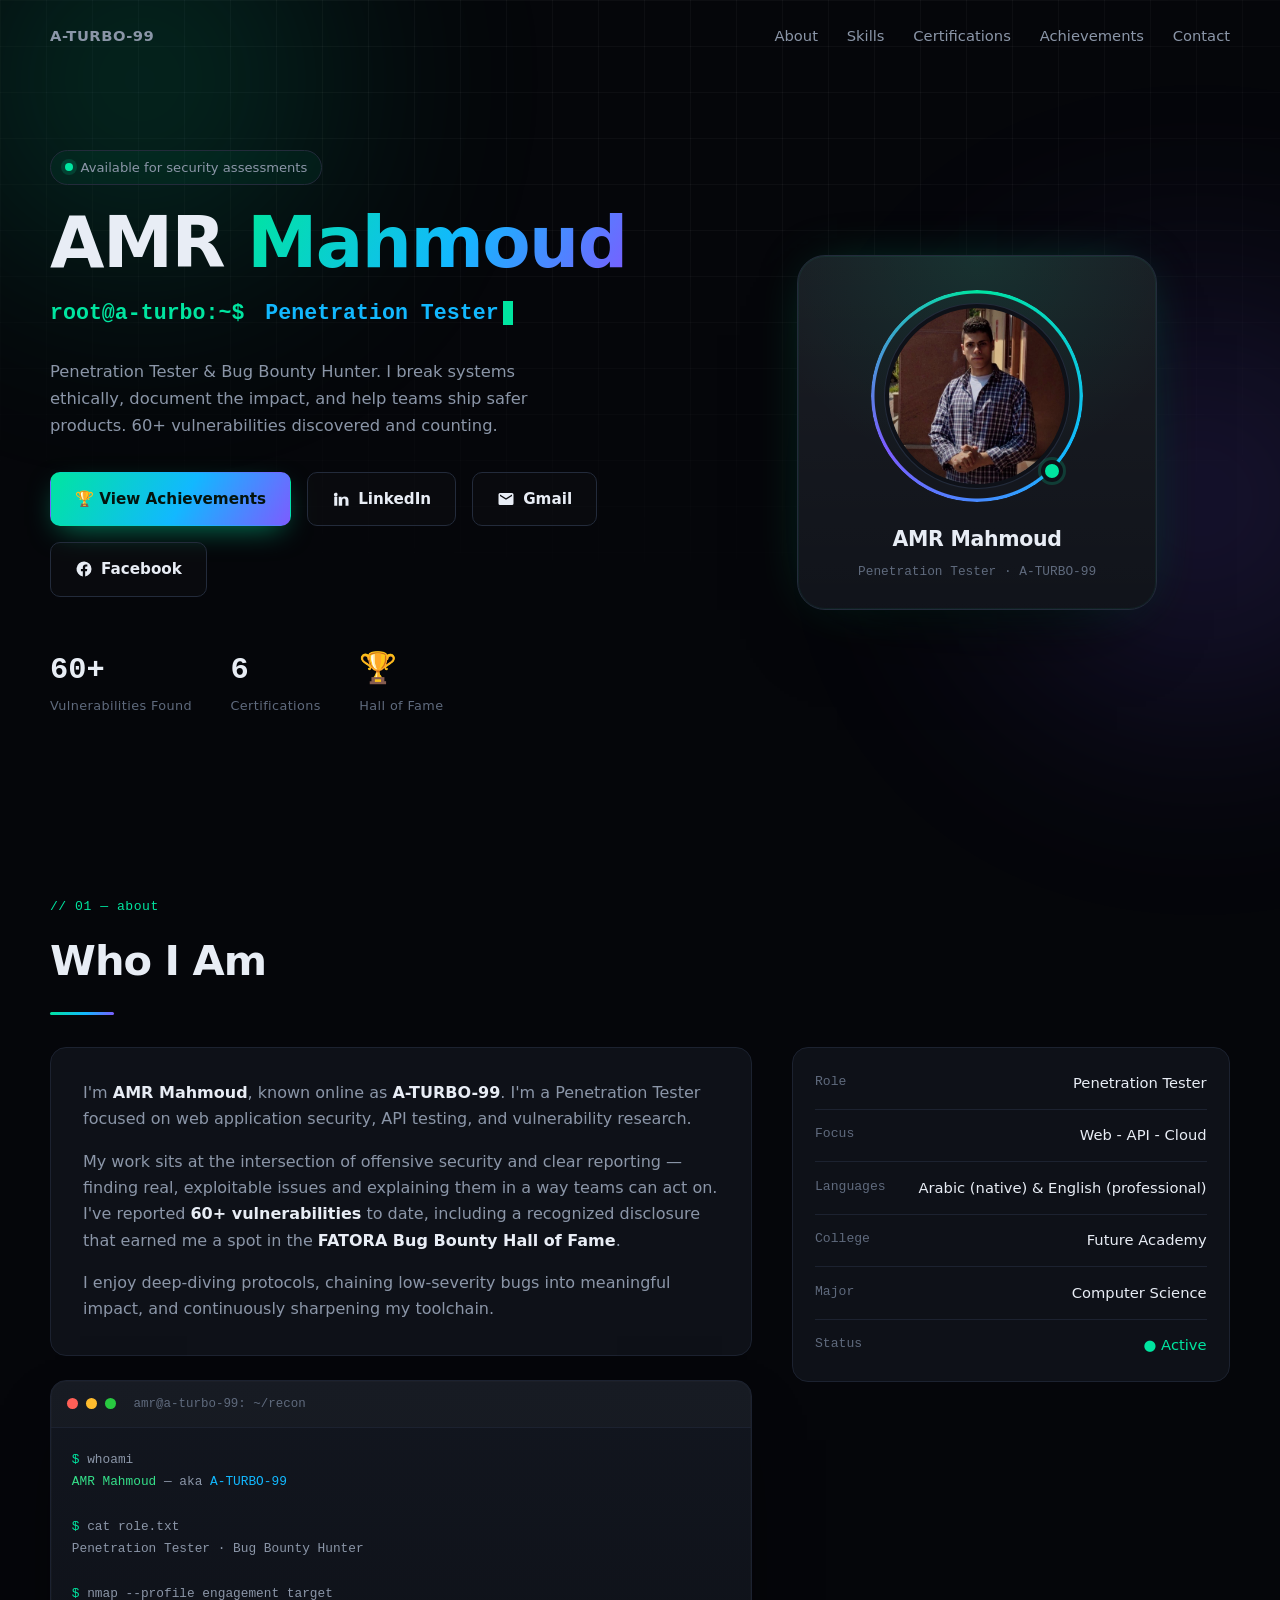
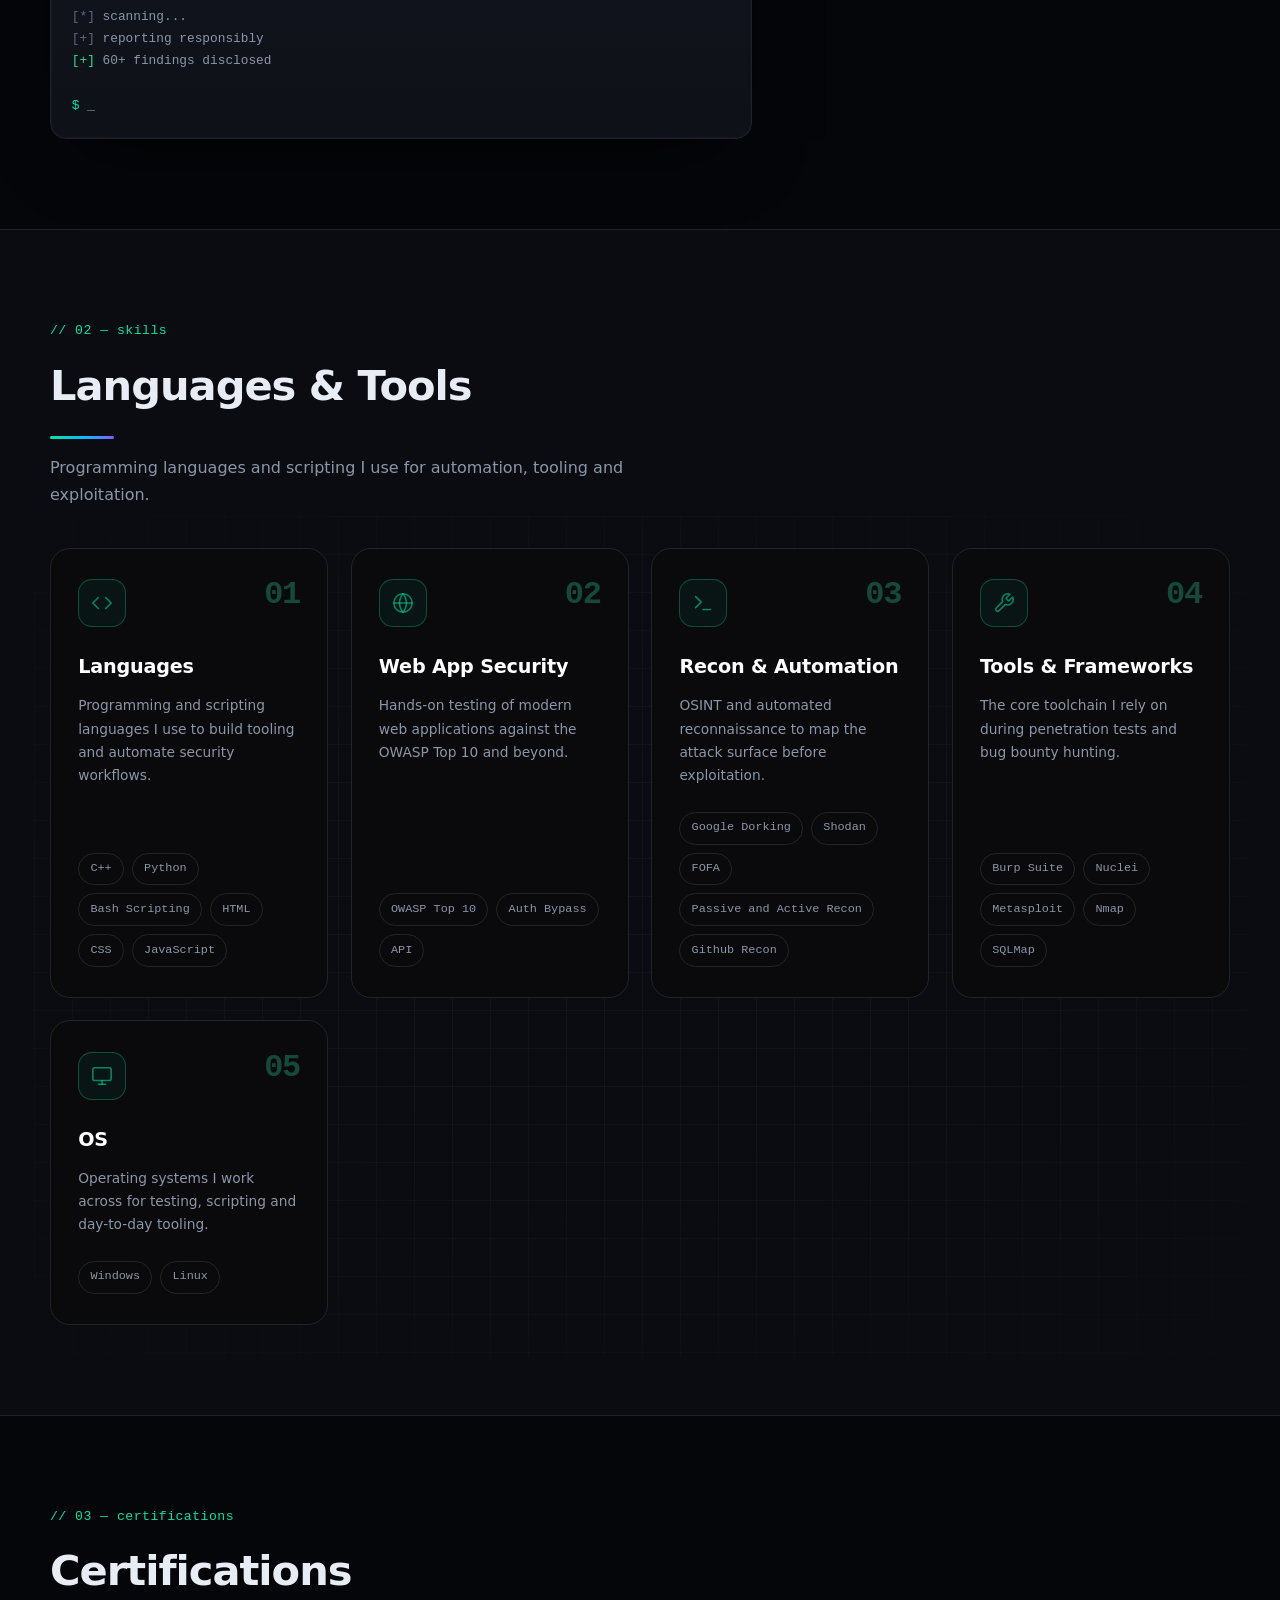
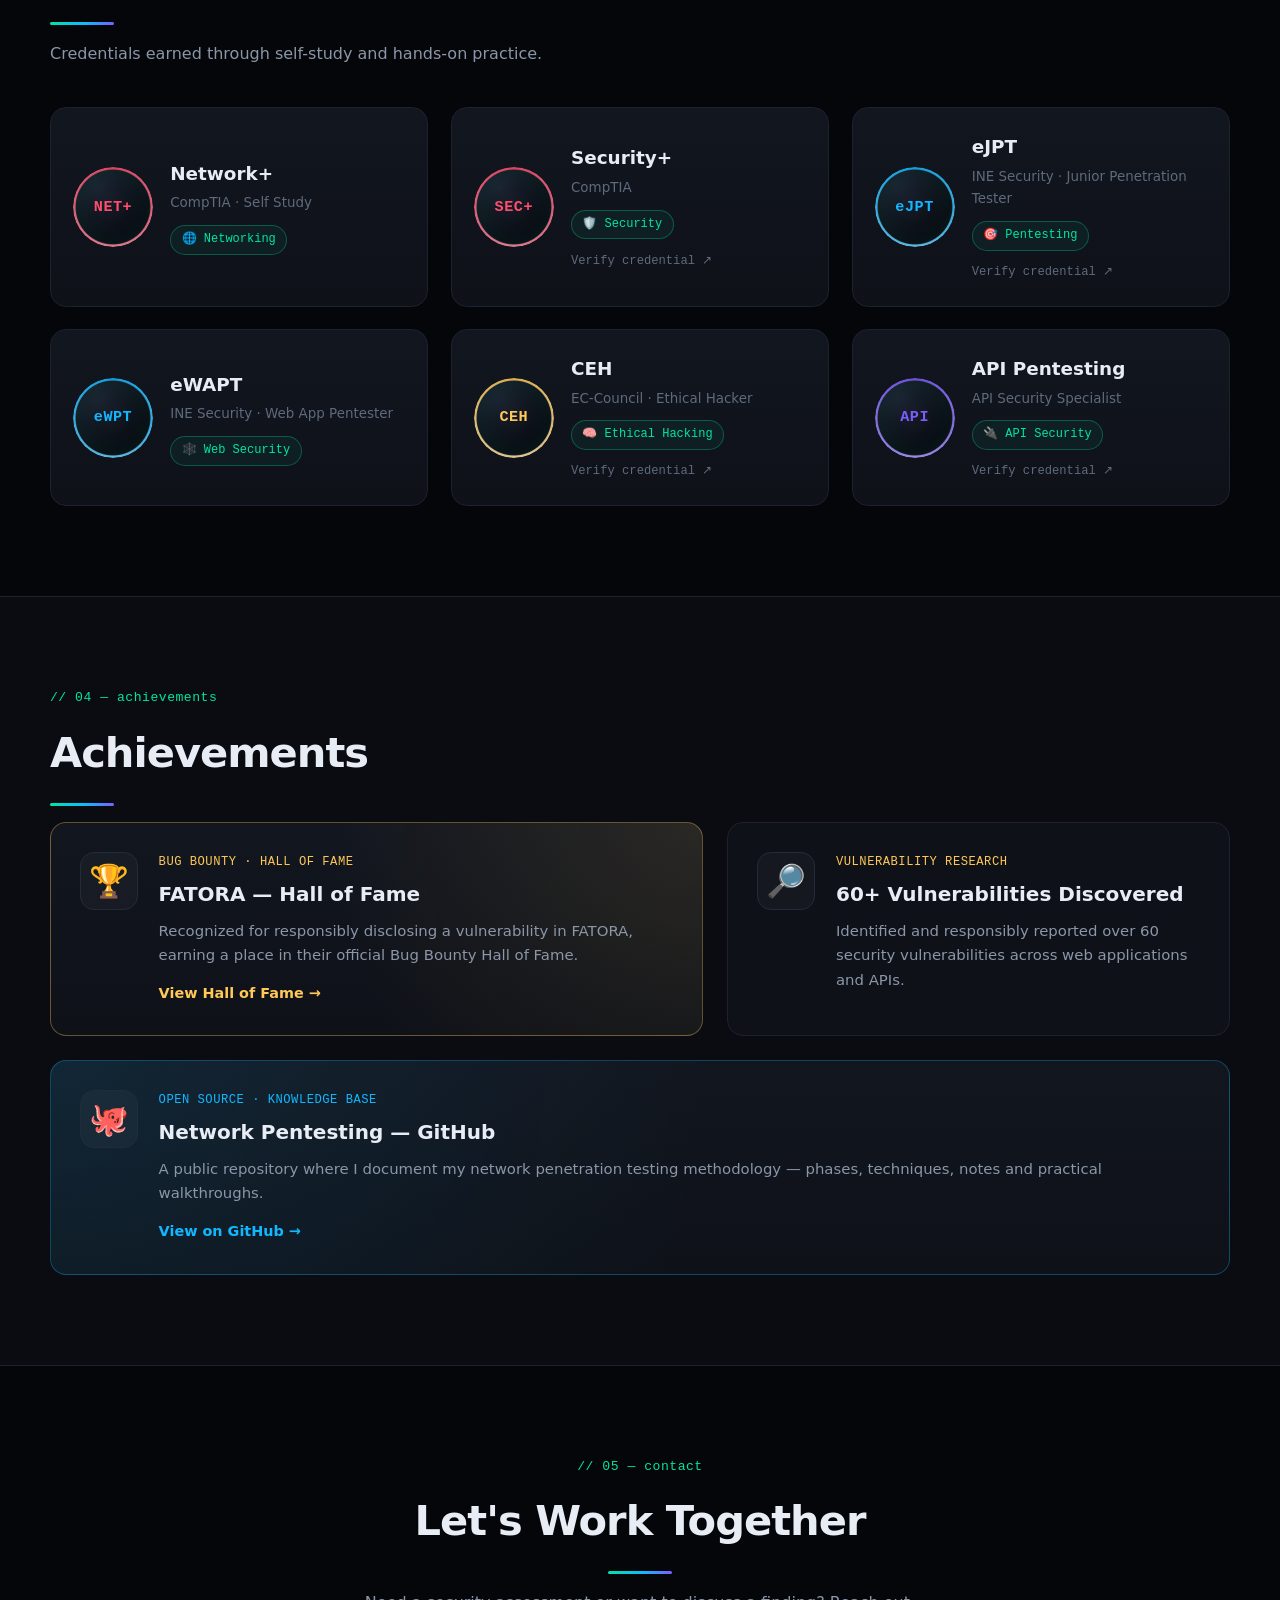
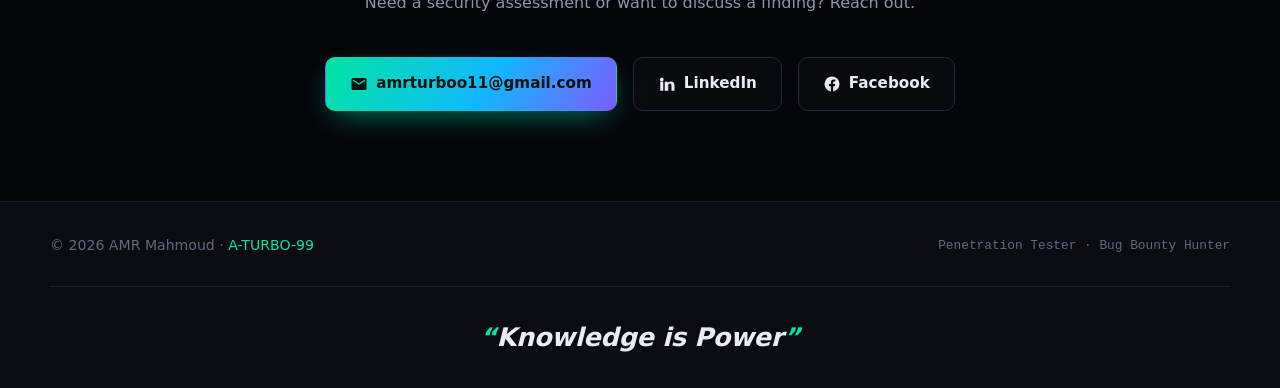
==== commit f1607e67: "Update index.html" ====
--- a/index.html
+++ b/index.html
@@ -4,8 +4,9 @@
 <meta charset="UTF-8" />
 <meta name="viewport" content="width=device-width, initial-scale=1.0, viewport-fit=cover" />
 <meta name="theme-color" content="#05060a" />
-<link rel="icon" type="image/jpeg" href="assets/favicon.jpg" />
-<link rel="apple-touch-icon" href="assets/favicon.jpg" />
+<link rel="icon" type="image/png" sizes="32x32" href="assets/favicon.png" />
+<link rel="icon" type="image/x-icon" href="assets/favicon.ico" />
+<link rel="apple-touch-icon" href="assets/apple-touch-icon.png" />
 <title>AMR Mahmoud | Penetration Tester — A-TURBO-99</title>
 <meta name="description" content="AMR Mahmoud (A-TURBO-99) — Penetration Tester & Bug Bounty Hunter. 60+ vulnerabilities discovered, FATORA Hall of Fame." />
 <link rel="preconnect" href="https://fonts.googleapis.com" />
@@ -24,7 +25,6 @@
 <header class="nav" id="nav">
   <div class="container nav__inner">
     <a href="#home" class="nav__brand">
-      <span class="nav__logo">A<span class="nav__logo-accent">99</span></span>
       <span class="nav__name">A-TURBO-99</span>
     </a>
 
--- a/css/style.css
+++ b/css/style.css
@@ -490,46 +490,134 @@
   font-size: .92rem;
 }
 .meta-row:last-child { border-bottom: 0; }
-.meta-key { color: var(--muted-2); font-family: var(--mono); font-size: .82rem; }
-.meta-val { color: var(--text); font-weight: 500; }
+.meta-key { color: var(--muted-2); font-family: var(--mono); font-size: .82rem; flex-shrink: 0; }
+.meta-val { color: var(--text); font-weight: 500; text-align: right; }
 .ok { color: var(--accent); }
 
 /* ===== Skills ===== */
-.skills {
+#skills {
+  --skill-accent: var(--accent);
+  --skill-accent-bright: #4dffc4;
+  --skill-accent-dim: rgba(0, 229, 160, .55);
+  --card-bg: #0a0a0d;
+  --card-border: #23232a;
+}
+.skill-groups {
+  position: relative;
   display: grid;
-  grid-template-columns: repeat(auto-fit, minmax(150px, 1fr));
-  gap: 1rem;
+  grid-template-columns: repeat(4, minmax(0, 1fr));
+  gap: 1.4rem;
+}
+.skill-groups::before {
+  content: "";
+  position: absolute;
+  inset: -2rem -1rem;
+  z-index: 0;
+  pointer-events: none;
+  background-image:
+    linear-gradient(to right, rgba(255,255,255,.03) 1px, transparent 1px),
+    linear-gradient(to bottom, rgba(255,255,255,.03) 1px, transparent 1px);
+  background-size: 38px 38px;
+  mask-image: radial-gradient(ellipse 85% 80% at 50% 50%, #000 30%, transparent 100%);
+  -webkit-mask-image: radial-gradient(ellipse 85% 80% at 50% 50%, #000 30%, transparent 100%);
+}
+.skill-group {
+  position: relative;
+  z-index: 1;
+  display: flex;
+  flex-direction: column;
+  background: var(--card-bg);
+  border: 1px solid var(--card-border);
+  border-radius: 20px;
+  padding: 1.9rem 1.7rem;
+  transition: transform .25s ease, border-color .25s ease, box-shadow .25s ease, background .25s ease;
+}
+.skill-group:hover {
+  transform: translateY(-5px);
+  background: #0c0f10;
+  border-color: var(--skill-accent);
+  box-shadow: 0 0 0 1px rgba(0,229,160,.35), 0 26px 60px -30px rgba(0,229,160,.55);
+}
+.skill-group__top {
+  display: flex;
+  align-items: flex-start;
+  justify-content: space-between;
+  margin-bottom: 1.5rem;
+}
+.skill-group__icon {
+  display: inline-flex;
+  align-items: center;
+  justify-content: center;
+  width: 48px;
+  height: 48px;
+  color: var(--skill-accent-dim);
+  background: rgba(0,229,160,.05);
+  border: 1px solid rgba(0,229,160,.28);
+  border-radius: 14px;
+  transition: color .25s, border-color .25s, box-shadow .25s;
+}
+.skill-group__icon svg { width: 22px; height: 22px; }
+.skill-group:hover .skill-group__icon {
+  color: var(--skill-accent-bright);
+  border-color: var(--skill-accent);
+  box-shadow: 0 0 18px -4px rgba(0,229,160,.6);
+}
+.skill-group__index {
+  font-family: var(--mono);
+  font-size: 2rem;
+  font-weight: 700;
+  line-height: 1;
+  letter-spacing: -.04em;
+  color: #15493a;
+  transition: color .25s, text-shadow .25s;
+}
+.skill-group:hover .skill-group__index {
+  color: var(--skill-accent-bright);
+  text-shadow: 0 0 20px rgba(0,229,160,.6);
+}
+.skill-group__title {
+  margin-bottom: .7rem;
+  font-size: 1.2rem;
+  font-weight: 700;
+  color: #fff;
+  letter-spacing: -.01em;
+}
+.skill-group__desc {
+  margin-bottom: 1.5rem;
+  font-size: .86rem;
+  line-height: 1.7;
+  color: var(--muted);
+}
+.skill-group__items {
+  display: flex;
+  flex-wrap: wrap;
+  gap: .5rem;
+  margin-top: auto;
 }
 .skill {
-  display: flex;
-  align-items: center;
-  gap: .8rem;
-  padding: 1.1rem 1.3rem;
-  background: var(--panel);
-  border: 1px solid var(--line);
-  border-radius: var(--radius-sm);
-  transition: transform .2s, border-color .2s, box-shadow .2s;
-}
+  display: inline-flex;
+  align-items: center;
+  padding: .35rem .7rem;
+  font-family: var(--mono);
+  font-size: .74rem;
+  color: var(--muted);
+  background: transparent;
+  border: 1px solid var(--card-border);
+  border-radius: 999px;
+  transition: color .2s, border-color .2s, background .2s;
+}
+.skill-group:hover .skill { border-color: rgba(0,229,160,.25); }
 .skill:hover {
-  transform: translateY(-4px);
-  border-color: var(--accent);
-  box-shadow: 0 16px 34px -20px var(--accent);
-}
-.skill__icon { font-size: 1.3rem; }
-.skill__name { font-weight: 600; font-size: .98rem; }
-
-.tags { display: flex; flex-wrap: wrap; gap: .6rem; margin-top: 2rem; }
-.tag {
-  font-family: var(--mono);
-  font-size: .78rem;
-  color: var(--muted);
-  border: 1px solid var(--line-soft);
-  background: rgba(255,255,255,.02);
-  padding: .4rem .8rem;
-  border-radius: 999px;
-  transition: .2s;
-}
-.tag:hover { color: var(--accent); border-color: var(--accent); }
+  color: var(--skill-accent-bright);
+  border-color: var(--skill-accent);
+  background: rgba(0,229,160,.08);
+}
+@media (max-width: 980px) {
+  .skill-groups { grid-template-columns: repeat(2, minmax(0, 1fr)); }
+}
+@media (max-width: 560px) {
+  .skill-groups { grid-template-columns: 1fr; }
+}
 
 /* ===== Certifications ===== */
 .certs {
@@ -727,6 +815,19 @@
   font-size: .88rem;
 }
 .footer__note { font-family: var(--mono); font-size: .8rem; }
+.footer__quote {
+  margin-top: 1.8rem;
+  padding-top: 1.8rem;
+  border-top: 1px solid var(--line);
+  text-align: center;
+}
+.footer__quote blockquote {
+  font-size: clamp(1.15rem, 3vw, 1.6rem);
+  font-weight: 600;
+  font-style: italic;
+  letter-spacing: -.01em;
+  color: var(--text);
+}
 
 /* ===== Reveal animation ===== */
 .reveal { opacity: 0; transform: translateY(28px); transition: opacity .7s ease, transform .7s ease; }
